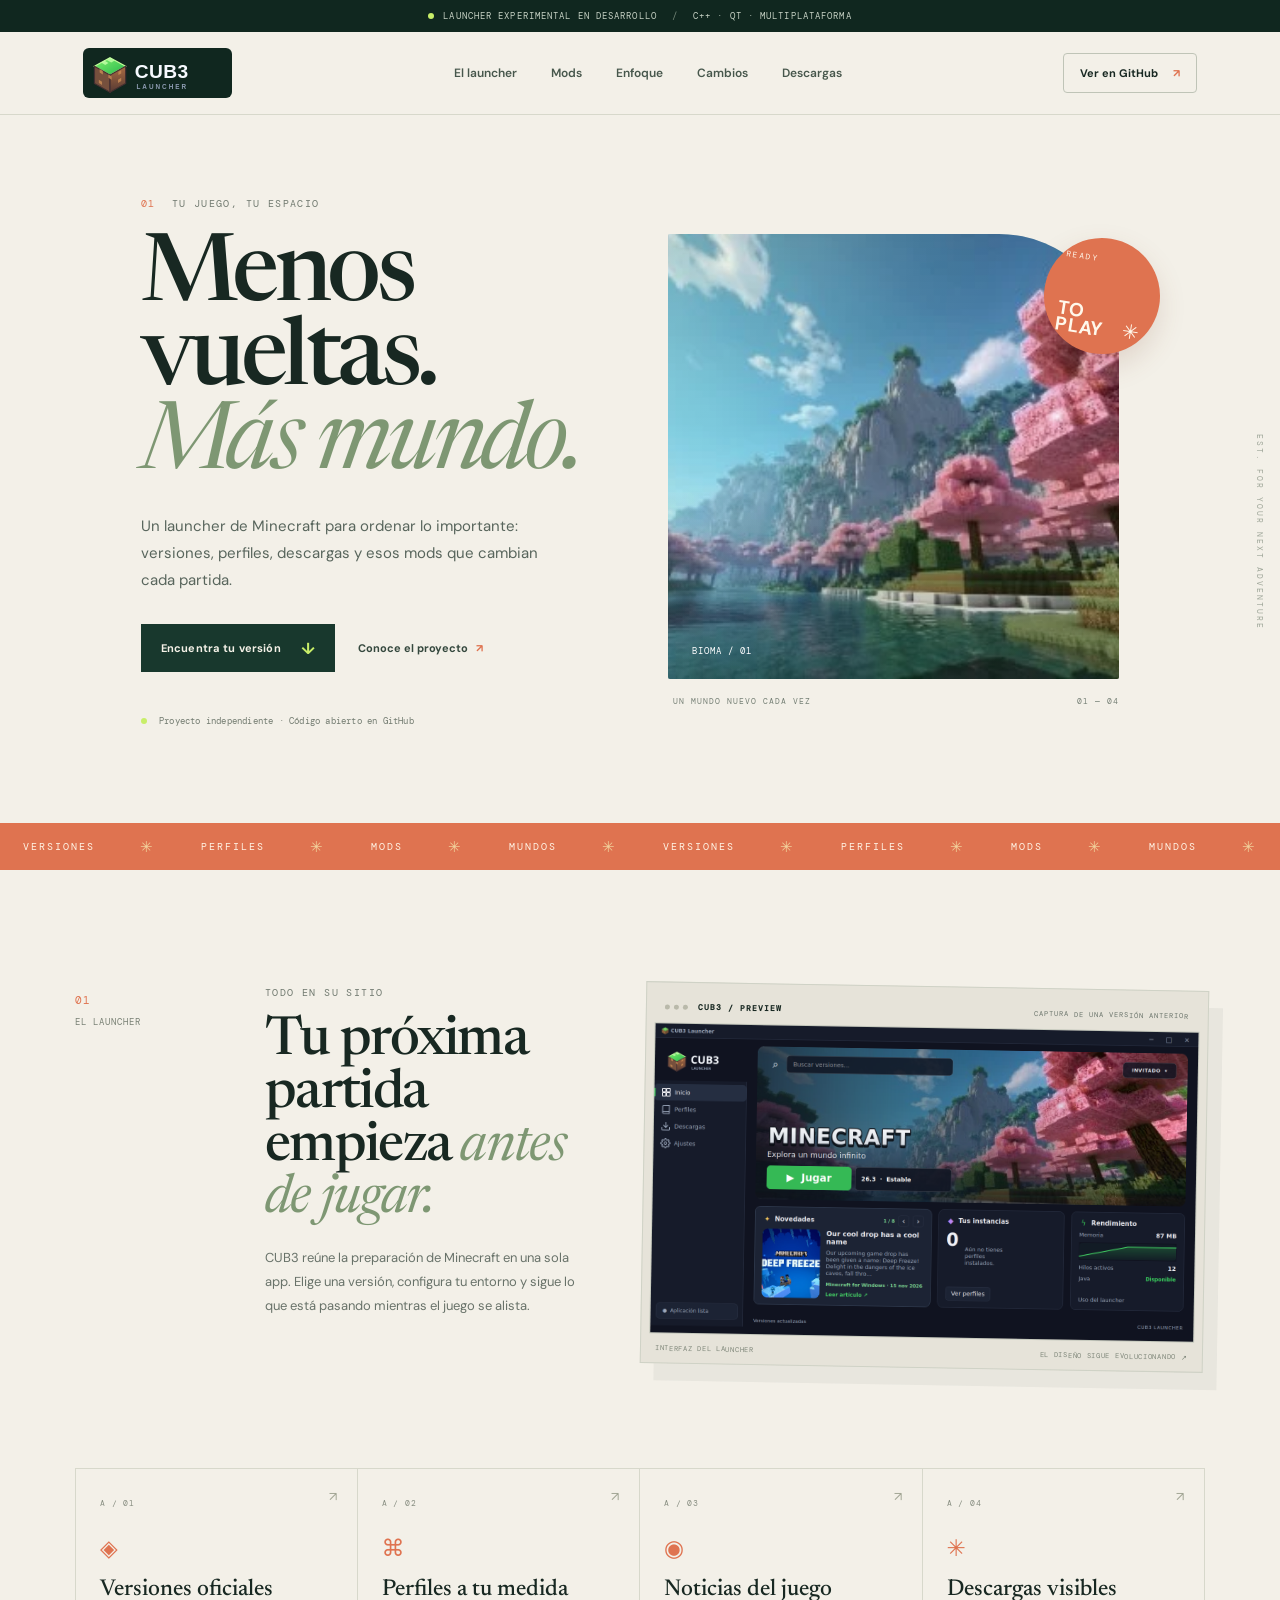
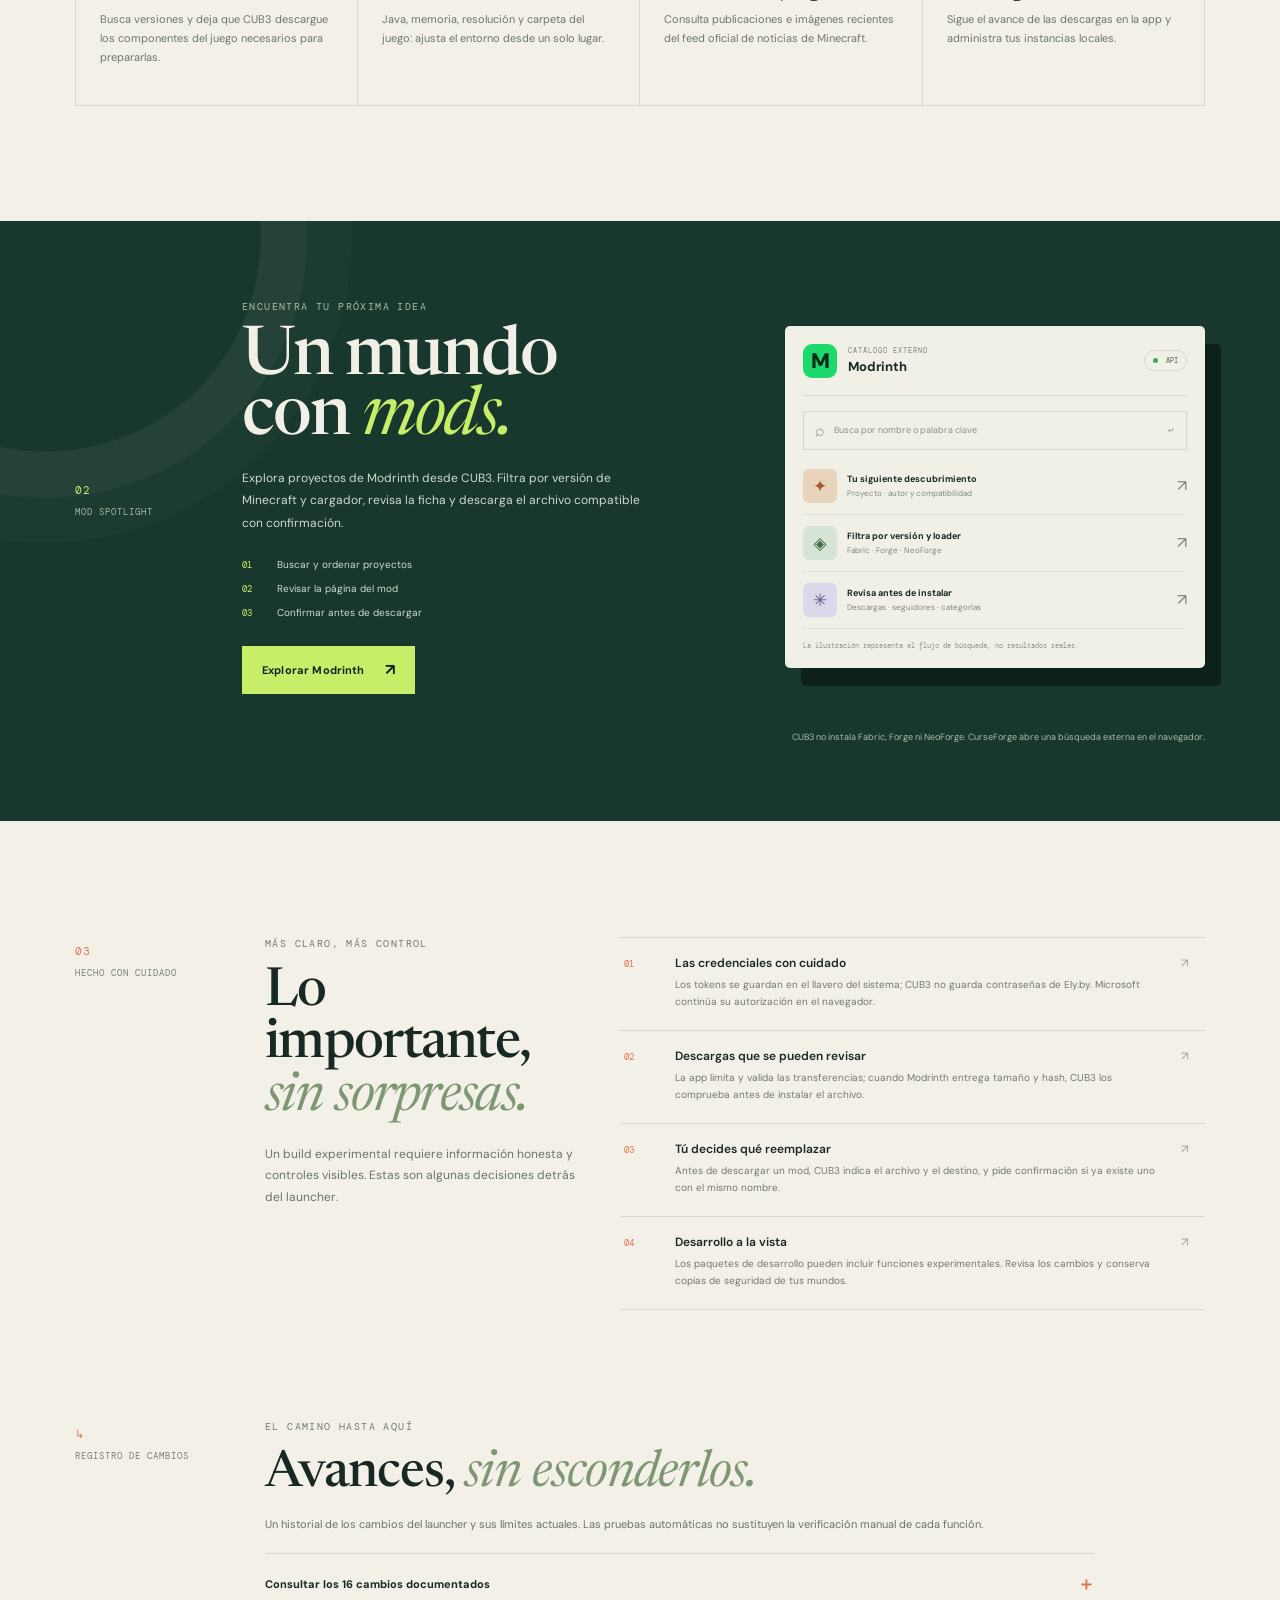
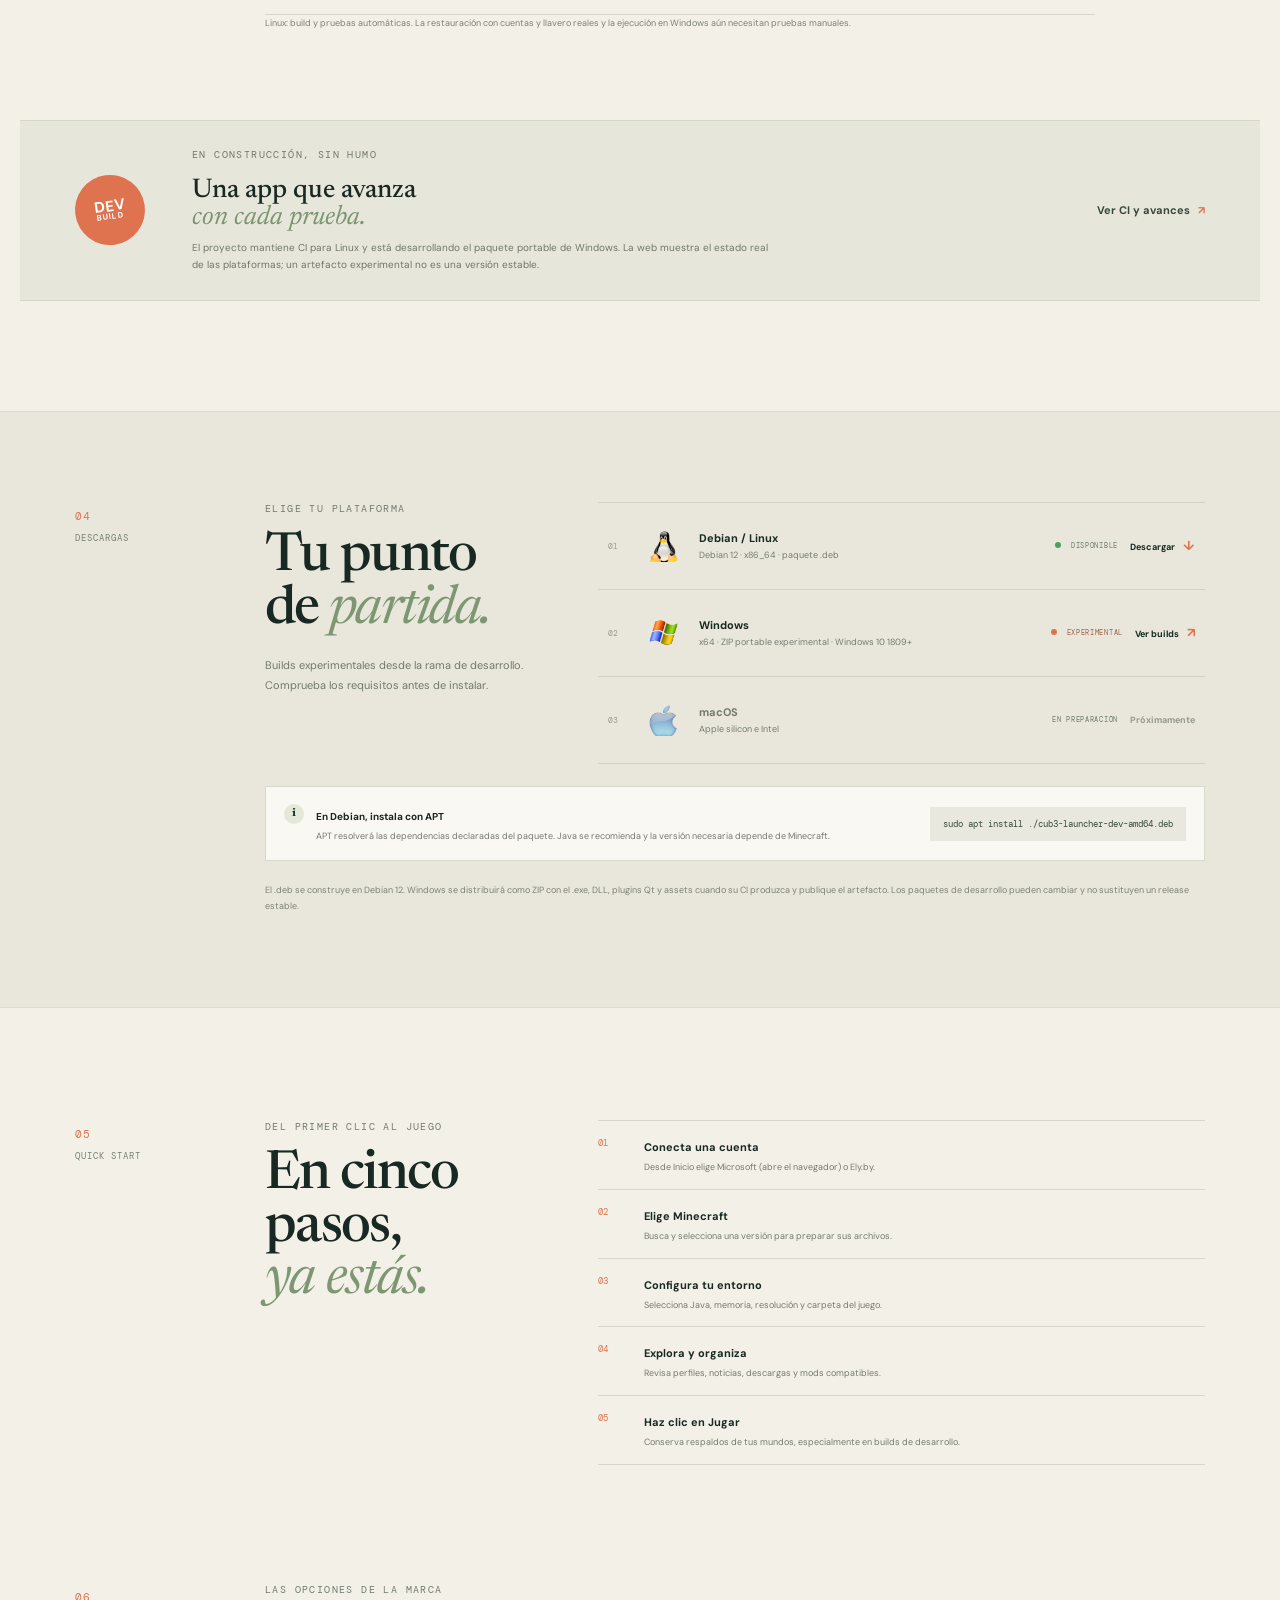
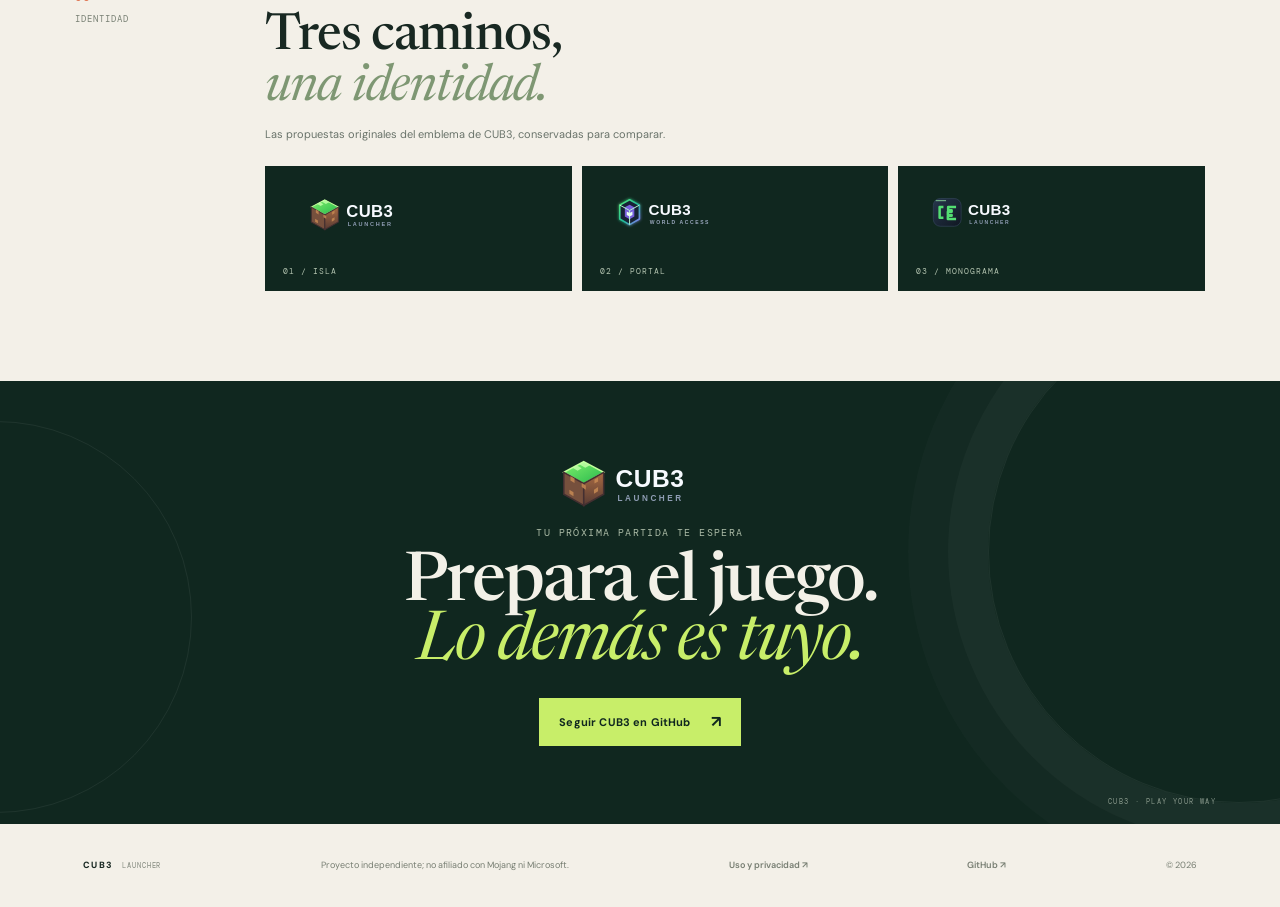
==== site/index.html @ c2ca1331 "Fix whitespace checks and refresh website stylesheet cache" ====
<!doctype html>
<html lang="es">
<head>
  <meta charset="utf-8">
  <meta name="viewport" content="width=device-width, initial-scale=1">
  <meta name="theme-color" content="#f3f0e8">
  <meta name="description" content="CUB3 es un launcher de Minecraft independiente para preparar versiones, administrar tus ajustes y explorar mods de Modrinth.">
  <meta property="og:title" content="CUB3 — Prepara tu próxima partida">
  <meta property="og:description" content="Versiones, perfiles, mods y ajustes de Minecraft reunidos en CUB3 Launcher.">
  <meta property="og:type" content="website">
  <meta property="og:url" content="https://cristop-bot.github.io/cub3-launcher/">
  <meta property="og:image" content="https://cristop-bot.github.io/cub3-launcher/assets/cherry-grove.png">
  <meta property="og:image:alt" content="Paisaje de Minecraft con cerezos junto a un río">
  <meta name="twitter:card" content="summary_large_image">
  <link rel="canonical" href="https://cristop-bot.github.io/cub3-launcher/">
  <title>CUB3 — Prepara tu próxima partida</title>
  <link rel="icon" type="image/svg+xml" href="assets/favicon.svg">
  <link rel="preconnect" href="https://fonts.googleapis.com">
  <link rel="preconnect" href="https://fonts.gstatic.com" crossorigin>
  <link href="https://fonts.googleapis.com/css2?family=DM+Mono:wght@400;500&family=DM+Sans:wght@400;500;600;700;800&family=Newsreader:opsz,wght@6..72,400;6..72,500;6..72,600&display=swap" rel="stylesheet">
  <link rel="stylesheet" href="styles.css?v=20261119-2">
</head>
<body>
  <div class="announcement"><span class="announcement-dot"></span> LAUNCHER EXPERIMENTAL EN DESARROLLO <span class="announcement-sep">/</span> C++ · QT · MULTIPLATAFORMA</div>
  <header class="site-header">
    <a class="wordmark" href="#inicio" aria-label="CUB3, inicio"><img class="brand-logo" src="assets/logos/cub3-logo-01-island.svg" alt="" width="136" height="44"></a>
    <nav class="main-nav" aria-label="Navegación principal">
      <a href="#launcher">El launcher</a><a href="#mods">Mods</a><a href="#seguridad">Enfoque</a><a href="#fixes">Cambios</a><a href="#descargas">Descargas</a>
    </nav>
    <a class="header-link" href="https://github.com/CRISTOP-bot/cub3-launcher">Ver en GitHub <span aria-hidden="true">↗</span></a>
  </header>

  <main id="inicio">
    <section class="hero">
      <div class="hero-copy">
        <p class="kicker"><span>01</span> TU JUEGO, TU ESPACIO</p>
        <h1>Menos vueltas.<br><em>Más mundo.</em></h1>
        <p class="hero-intro">Un launcher de Minecraft para ordenar lo importante: versiones, perfiles, descargas y esos mods que cambian cada partida.</p>
        <div class="hero-actions"><a class="button button-dark" href="#descargas">Encuentra tu versión <span aria-hidden="true">↓</span></a><a class="text-link" href="https://github.com/CRISTOP-bot/cub3-launcher">Conoce el proyecto <span aria-hidden="true">↗</span></a></div>
        <div class="hero-foot"><span class="status-led"></span> Proyecto independiente · Código abierto en GitHub</div>
      </div>
      <div class="hero-art">
        <div class="hero-image-wrap"><img src="assets/cherry-grove.png" alt="Un valle de cerezos de Minecraft junto a un río" fetchpriority="high"><div class="image-grain" aria-hidden="true"></div><span class="image-index">BIOMA / 01</span></div>
        <div class="hero-stamp"><span>READY</span><b>TO<br>PLAY</b><i>✳</i></div>
        <div class="hero-caption"><span>UN MUNDO NUEVO CADA VEZ</span><span>01 — 04</span></div>
      </div>
      <div class="hero-side-note" aria-hidden="true">EST. FOR YOUR NEXT ADVENTURE</div>
    </section>

    <div class="marquee" aria-hidden="true"><div>VERSIONES <i>✳</i> PERFILES <i>✳</i> MODS <i>✳</i> MUNDOS <i>✳</i> VERSIONES <i>✳</i> PERFILES <i>✳</i> MODS <i>✳</i> MUNDOS <i>✳</i></div></div>

    <section class="intro section-shell" id="caracteristicas">
      <div class="section-index"><span>01</span><span>EL LAUNCHER</span></div>
      <div class="intro-body" id="launcher"><p class="eyebrow">TODO EN SU SITIO</p><h2>Tu próxima partida<br>empieza <em>antes de jugar.</em></h2><p class="intro-text">CUB3 reúne la preparación de Minecraft en una sola app. Elige una versión, configura tu entorno y sigue lo que está pasando mientras el juego se alista.</p></div>
      <figure class="app-shot"><div class="shot-top"><span><i></i><i></i><i></i></span><b>CUB3 / PREVIEW</b><span class="shot-label">CAPTURA DE UNA VERSIÓN ANTERIOR</span></div><img src="assets/launcher-preview.png" alt="Captura de una versión anterior de CUB3 Launcher" loading="lazy"><figcaption><span>INTERFAZ DEL LAUNCHER</span><span>EL DISEÑO SIGUE EVOLUCIONANDO ↗</span></figcaption></figure>
    </section>

    <section class="feature-section section-shell" aria-label="Funciones de CUB3">
      <article class="feature-block feature-featured"><span class="feature-number">A / 01</span><div class="feature-icon">◈</div><h3>Versiones oficiales</h3><p>Busca versiones y deja que CUB3 descargue los componentes del juego necesarios para prepararlas.</p><span class="feature-arrow">↗</span></article>
      <article class="feature-block"><span class="feature-number">A / 02</span><div class="feature-icon">⌘</div><h3>Perfiles a tu medida</h3><p>Java, memoria, resolución y carpeta del juego: ajusta el entorno desde un solo lugar.</p><span class="feature-arrow">↗</span></article>
      <article class="feature-block"><span class="feature-number">A / 03</span><div class="feature-icon">◉</div><h3>Noticias del juego</h3><p>Consulta publicaciones e imágenes recientes del feed oficial de noticias de Minecraft.</p><span class="feature-arrow">↗</span></article>
      <article class="feature-block"><span class="feature-number">A / 04</span><div class="feature-icon">✳</div><h3>Descargas visibles</h3><p>Sigue el avance de las descargas en la app y administra tus instancias locales.</p><span class="feature-arrow">↗</span></article>
    </section>

    <section class="mods-section" id="mods">
      <div class="mods-inner section-shell">
        <div class="section-index section-index-light"><span>02</span><span>MOD SPOTLIGHT</span></div>
        <div class="mods-copy"><p class="eyebrow eyebrow-light">ENCUENTRA TU PRÓXIMA IDEA</p><h2>Un mundo<br>con <em>mods.</em></h2><p>Explora proyectos de Modrinth desde CUB3. Filtra por versión de Minecraft y cargador, revisa la ficha y descarga el archivo compatible con confirmación.</p><div class="mods-points"><span><b>01</b> Buscar y ordenar proyectos</span><span><b>02</b> Revisar la página del mod</span><span><b>03</b> Confirmar antes de descargar</span></div><a class="button button-lime" href="https://modrinth.com/mods">Explorar Modrinth <span aria-hidden="true">↗</span></a></div>
        <div class="mods-card"><div class="mods-card-head"><span class="modrinth-mark" aria-hidden="true">M</span><div><span class="mod-source">CATÁLOGO EXTERNO</span><strong>Modrinth</strong></div><span class="live-pill"><i></i> API</span></div><div class="fake-search"><span>⌕</span> Busca por nombre o palabra clave <kbd>↵</kbd></div><div class="mod-result"><div class="mod-art mod-art-one">✦</div><div class="mod-info"><strong>Tu siguiente descubrimiento</strong><span>Proyecto · autor y compatibilidad</span></div><span class="mod-arrow">↗</span></div><div class="mod-result"><div class="mod-art mod-art-two">◈</div><div class="mod-info"><strong>Filtra por versión y loader</strong><span>Fabric · Forge · NeoForge</span></div><span class="mod-arrow">↗</span></div><div class="mod-result"><div class="mod-art mod-art-three">✳</div><div class="mod-info"><strong>Revisa antes de instalar</strong><span>Descargas · seguidores · categorías</span></div><span class="mod-arrow">↗</span></div><p class="mod-disclaimer">La ilustración representa el flujo de búsqueda, no resultados reales.</p></div>
        <p class="mods-note">CUB3 no instala Fabric, Forge ni NeoForge. CurseForge abre una búsqueda externa en el navegador.</p>
      </div>
    </section>

    <section class="principles section-shell" id="seguridad">
      <div class="section-index"><span>03</span><span>HECHO CON CUIDADO</span></div>
      <div class="principles-heading"><p class="eyebrow">MÁS CLARO, MÁS CONTROL</p><h2>Lo importante,<br><em>sin sorpresas.</em></h2><p>Un build experimental requiere información honesta y controles visibles. Estas son algunas decisiones detrás del launcher.</p></div>
      <div class="principle-list">
        <article><span class="principle-no">01</span><div><h3>Las credenciales con cuidado</h3><p>Los tokens se guardan en el llavero del sistema; CUB3 no guarda contraseñas de Ely.by. Microsoft continúa su autorización en el navegador.</p></div><span class="principle-mark">↗</span></article>
        <article><span class="principle-no">02</span><div><h3>Descargas que se pueden revisar</h3><p>La app limita y valida las transferencias; cuando Modrinth entrega tamaño y hash, CUB3 los comprueba antes de instalar el archivo.</p></div><span class="principle-mark">↗</span></article>
        <article><span class="principle-no">03</span><div><h3>Tú decides qué reemplazar</h3><p>Antes de descargar un mod, CUB3 indica el archivo y el destino, y pide confirmación si ya existe uno con el mismo nombre.</p></div><span class="principle-mark">↗</span></article>
        <article><span class="principle-no">04</span><div><h3>Desarrollo a la vista</h3><p>Los paquetes de desarrollo pueden incluir funciones experimentales. Revisa los cambios y conserva copias de seguridad de tus mundos.</p></div><span class="principle-mark">↗</span></article>
      </div>
    </section>

    <section class="change-history section-shell" id="fixes">
      <div class="section-index"><span>↳</span><span>REGISTRO DE CAMBIOS</span></div>
      <div class="change-history-content"><p class="eyebrow">EL CAMINO HASTA AQUÍ</p><h2>Avances, <em>sin esconderlos.</em></h2><p>Un historial de los cambios del launcher y sus límites actuales. Las pruebas automáticas no sustituyen la verificación manual de cada función.</p>
      <details class="change-details"><summary>Consultar los 16 cambios documentados <span>＋</span></summary>
      <div class="fixes-list">
        <article class="fix-row">
          <span class="fix-number">01</span>
          <div><h3>Restauración al abrir</h3><p><b>Antes</b> · una sesión sin expirar podía mostrarse sin comprobarla con el proveedor.</p><p><b>Ahora</b> · Microsoft o Ely.by validan la sesión antes de mostrar la cuenta; los tokens próximos a expirar se renuevan.</p></div>
        </article>
        <article class="fix-row">
          <span class="fix-number">02</span>
          <div><h3>Errores del llavero visibles</h3><p><b>Antes</b> · una escritura fallida podía dejar la impresión de que la sesión se había guardado.</p><p><b>Ahora</b> · se informa el resultado del llavero seguro; no se usa SQLite ni archivos en texto plano para los tokens.</p></div>
        </article>
        <article class="fix-row">
          <span class="fix-number">03</span>
          <div><h3>Login y logout sin carreras</h3><p><b>Antes</b> · operaciones asíncronas antiguas podían terminar después de un login nuevo o un cierre de sesión.</p><p><b>Ahora</b> · las operaciones de credenciales se ordenan y las respuestas obsoletas se descartan.</p></div>
        </article>
        <article class="fix-row">
          <span class="fix-number">04</span>
          <div><h3>Perfil Ely.by conservado</h3><p><b>Antes</b> · al renovar se reconstruía la cuenta y se podían perder datos del perfil.</p><p><b>Ahora</b> · se conservan UUID, nombre y URL de skin si el proveedor no devuelve un valor nuevo.</p></div>
        </article>
        <article class="fix-row">
          <span class="fix-number">05</span>
          <div><h3>Solo conexiones HTTPS</h3><p><b>Antes</b> · algunas rutas de red aceptaban URLs HTTP o con credenciales incrustadas.</p><p><b>Ahora</b> · las solicitudes y descargas rechazan URLs que no sean HTTPS o incluyan usuario y contraseña. Los POST de autenticación no siguen redirecciones.</p></div>
        </article>
        <article class="fix-row">
          <span class="fix-number">06</span>
          <div><h3>Datos privados fuera de los logs</h3><p><b>Antes</b> · los mensajes de error podían incluir la URL completa.</p><p><b>Ahora</b> · se omiten las consultas y fragmentos, que podrían contener parámetros sensibles.</p></div>
        </article>
        <article class="fix-row">
          <span class="fix-number">07</span>
          <div><h3>Descargas con memoria acotada</h3><p><b>Antes</b> · el búfer de lectura de las descargas no tenía un límite explícito.</p><p><b>Ahora</b> · los archivos se escriben por partes con un búfer de hasta 1 MiB, y se detienen si superan el tamaño anunciado por el manifiesto.</p></div>
        </article>
        <article class="fix-row">
          <span class="fix-number">08</span>
          <div><h3>Validación antes de instalar el archivo</h3><p><b>Antes</b> · se verificaba el tamaño al terminar la transferencia.</p><p><b>Ahora</b> · el exceso se detecta durante la descarga; el archivo temporal se comprueba por tamaño y, cuando existe, por hash antes de moverlo al destino.</p></div>
        </article>
        <article class="fix-row">
          <span class="fix-number">09</span>
          <div><h3>Respuestas de API con límite de memoria</h3><p><b>Antes</b> · las respuestas de servicios se acumulaban completas antes de procesarlas.</p><p><b>Ahora</b> · se leen en partes con un búfer de red de 1 MiB y un máximo de 32 MiB por respuesta; las respuestas mayores se cancelan. Las descargas grandes de archivos siguen su flujo separado.</p></div>
        </article>
        <article class="fix-row">
          <span class="fix-number">10</span>
          <div><h3>Login con progreso y cancelación</h3><p><b>Antes</b> · el formulario desaparecía antes de terminar la autenticación.</p><p><b>Ahora</b> · el diálogo permanece abierto, muestra el estado y el error sin perder el usuario; cancelar Microsoft detiene el sondeo del código de dispositivo. Si falla Ely.by, la contraseña se limpia.</p></div>
        </article>
        <article class="fix-row">
          <span class="fix-number">11</span>
          <div><h3>Tutorial y pantallas más claros</h3><p><b>Antes</b> · el avance del tutorial y el estado vacío de descargas tenían menos orientación.</p><p><b>Ahora</b> · la guía muestra el paso actual, acepta flechas izquierda/derecha y Inicio permite cambiar de pantalla con Ctrl+1 a Ctrl+5. Ajustes indica cambios sin guardar; controles y formularios tienen nombres accesibles y consejos.</p></div>
        </article>
        <article class="fix-row">
          <span class="fix-number">12</span>
          <div><h3>Iconos de navegación reutilizados</h3><p><b>Antes</b> · el icono se escalaba y teñía cada vez que se repintaba un botón lateral.</p><p><b>Ahora</b> · se preparan las variantes activa e inactiva al cambiar el recurso y se reutilizan al dibujar. Mejora de trabajo por repintado; no se atribuye una cifra de benchmark.</p></div>
        </article>
        <article class="fix-row">
          <span class="fix-number">13</span>
          <div><h3>Mods con resultados y filtros claros</h3><p><b>Antes</b> · la búsqueda no explicaba bien si cargaba, había fallado o no había coincidencias.</p><p><b>Ahora</b> · indica versión y cargador, valida la versión, evita respuestas atrasadas y muestra estados de carga, error y lista vacía. Cada resultado puede abrir su página en Modrinth.</p></div>
        </article>
        <article class="fix-row">
          <span class="fix-number">14</span>
          <div><h3>Descargas de mods con confirmación</h3><p><b>Antes</b> · descargar podía sobrescribir archivos y no dejaba claro que el cargador no se instala.</p><p><b>Ahora</b> · confirma el archivo y destino, pregunta antes de reemplazar, verifica tamaño/hash si Modrinth los ofrece y muestra el progreso. Guarda el `.jar` en la carpeta mods de la ruta de instancias configurada.</p></div>
        </article>
        <article class="fix-row">
          <span class="fix-number">15</span>
          <div><h3>Port Windows x64 sin quitar Linux</h3><p><b>Antes</b> · CUB3 no se compilaba ni empaquetaba en Windows y las bibliotecas nativas requerían `unzip`.</p><p><b>Ahora</b> · Se configuró CI para compilar y probar Windows con Qt 6/QtKeychain y preparar un ZIP con el `.exe`, DLL, plugins Qt y assets. La generación del ZIP sigue pendiente de validación. Windows utiliza `tar.exe`; Linux conserva su build y `.deb` con `unzip`.</p></div>
        </article>
        <article class="fix-row">
          <span class="fix-number">16</span>
          <div><h3>Explorador de mods con Modrinth</h3><p><b>Ahora</b> · la búsqueda presenta fichas con descripción, autor, categorías, descargas y seguidores; puedes filtrar por Minecraft y cargador, ordenar resultados de Modrinth y abrir la página del proyecto antes de confirmar la descarga. CurseForge sigue como búsqueda externa.</p></div>
        </article>
      </div>
      </details><p class="change-note">Linux: build y pruebas automáticas. La restauración con cuentas y llavero reales y la ejecución en Windows aún necesitan pruebas manuales.</p></div>
    </section>

    <section class="release-band section-shell">
      <div class="release-stamp">DEV<br><span>BUILD</span></div><div><p class="eyebrow">EN CONSTRUCCIÓN, SIN HUMO</p><h2>Una app que avanza<br><em>con cada prueba.</em></h2><p>El proyecto mantiene CI para Linux y está desarrollando el paquete portable de Windows. La web muestra el estado real de las plataformas; un artefacto experimental no es una versión estable.</p></div><a class="text-link" href="https://github.com/CRISTOP-bot/cub3-launcher/actions">Ver CI y avances <span aria-hidden="true">↗</span></a>
    </section>

    <section class="downloads-section" id="descargas">
      <div class="section-shell downloads-inner"><div class="section-index"><span>04</span><span>DESCARGAS</span></div><div class="downloads-heading"><p class="eyebrow">ELIGE TU PLATAFORMA</p><h2>Tu punto<br>de <em>partida.</em></h2><p>Builds experimentales desde la rama de desarrollo. Comprueba los requisitos antes de instalar.</p></div>
        <div class="download-list">
          <a class="download-row download-available" href="downloads/cub3-launcher-dev-amd64.deb"><span class="download-number">01</span><span class="os-glyph"><img src="assets/platforms/linux.png" alt="" width="32" height="32" loading="lazy"></span><span class="download-name"><strong>Debian / Linux</strong><small>Debian 12 · x86_64 · paquete .deb</small></span><span class="download-state"><i></i> DISPONIBLE</span><span class="download-action">Descargar <b>↓</b></span></a>
          <a class="download-row download-pending" href="https://github.com/CRISTOP-bot/cub3-launcher/actions/workflows/build.yml"><span class="download-number">02</span><span class="os-glyph"><img src="assets/platforms/windows.png" alt="" width="32" height="32" loading="lazy"></span><span class="download-name"><strong>Windows</strong><small>x64 · ZIP portable experimental · Windows 10 1809+</small></span><span class="download-state"><i></i> EXPERIMENTAL</span><span class="download-action">Ver builds <b>↗</b></span></a>
          <div class="download-row download-disabled"><span class="download-number">03</span><span class="os-glyph"><img src="assets/platforms/macos.png" alt="" width="32" height="32" loading="lazy"></span><span class="download-name"><strong>macOS</strong><small>Apple silicon e Intel</small></span><span class="download-state">EN PREPARACIÓN</span><span class="download-action">Próximamente</span></div>
        </div>
        <div class="install-note"><div><span class="install-icon">i</span><div><strong>En Debian, instala con APT</strong><p>APT resolverá las dependencias declaradas del paquete. Java se recomienda y la versión necesaria depende de Minecraft.</p></div></div><code>sudo apt install ./cub3-launcher-dev-amd64.deb</code></div>
        <p class="downloads-footnote">El .deb se construye en Debian 12. Windows se distribuirá como ZIP con el .exe, DLL, plugins Qt y assets cuando su CI produzca y publique el artefacto. Los paquetes de desarrollo pueden cambiar y no sustituyen un release estable.</p>
      </div>
    </section>

    <section class="quickstart section-shell" id="guia"><div class="section-index"><span>05</span><span>QUICK START</span></div><div class="quickstart-head"><p class="eyebrow">DEL PRIMER CLIC AL JUEGO</p><h2>En cinco pasos,<br><em>ya estás.</em></h2></div><ol class="steps"><li><span>01</span><div><strong>Conecta una cuenta</strong><p>Desde Inicio elige Microsoft (abre el navegador) o Ely.by.</p></div></li><li><span>02</span><div><strong>Elige Minecraft</strong><p>Busca y selecciona una versión para preparar sus archivos.</p></div></li><li><span>03</span><div><strong>Configura tu entorno</strong><p>Selecciona Java, memoria, resolución y carpeta del juego.</p></div></li><li><span>04</span><div><strong>Explora y organiza</strong><p>Revisa perfiles, noticias, descargas y mods compatibles.</p></div></li><li><span>05</span><div><strong>Haz clic en Jugar</strong><p>Conserva respaldos de tus mundos, especialmente en builds de desarrollo.</p></div></li></ol></section>

    <section class="identity-history section-shell" id="identidad"><div class="section-index"><span>06</span><span>IDENTIDAD</span></div><div><p class="eyebrow">LAS OPCIONES DE LA MARCA</p><h2>Tres caminos,<br><em>una identidad.</em></h2><p>Las propuestas originales del emblema de CUB3, conservadas para comparar.</p><div class="identity-choices"><figure><img src="assets/logos/cub3-logo-01-island.svg" alt="Propuesta de logo CUB3 Isla"><figcaption>01 / ISLA</figcaption></figure><figure><img src="assets/logos/cub3-logo-02-portal.svg" alt="Propuesta de logo CUB3 Portal"><figcaption>02 / PORTAL</figcaption></figure><figure><img src="assets/logos/cub3-logo-03-monogram.svg" alt="Propuesta de logo CUB3 Monograma"><figcaption>03 / MONOGRAMA</figcaption></figure></div></div></section>
    <section class="closing"><img class="closing-logo" src="assets/logos/cub3-logo-01-island.svg" alt="CUB3 Launcher" width="174" height="56" loading="lazy"><p class="eyebrow eyebrow-light">TU PRÓXIMA PARTIDA TE ESPERA</p><h2>Prepara el juego.<br><em>Lo demás es tuyo.</em></h2><a class="button button-lime" href="https://github.com/CRISTOP-bot/cub3-launcher">Seguir CUB3 en GitHub <span aria-hidden="true">↗</span></a><div class="closing-decoration">CUB3 · PLAY YOUR WAY</div></section>
  </main>

  <footer class="site-footer"><a class="footer-brand" href="#inicio">CUB3 <span>LAUNCHER</span></a><p>Proyecto independiente; no afiliado con Mojang ni Microsoft.</p><a href="politica.html">Uso y privacidad ↗</a><a href="https://github.com/CRISTOP-bot/cub3-launcher">GitHub ↗</a><span>© 2026</span></footer>
</body>
</html>
---- site/styles.css ----
:root{color-scheme:light;--paper:#f3f0e8;--paper-light:#faf8f2;--ink:#182822;--ink-2:#35483e;--muted:#717a70;--line:#d7d8cb;--forest:#18382d;--forest-dark:#10271f;--lime:#c8ee69;--clay:#df7350;--soft-green:#e3e8d9;--display:"Newsreader",Georgia,serif;--sans:"DM Sans",system-ui,sans-serif;--mono:"DM Mono",monospace}*{box-sizing:border-box}html{scroll-behavior:smooth;scroll-padding-top:26px}body{margin:0;background:var(--paper);color:var(--ink);font-family:var(--sans);-webkit-font-smoothing:antialiased}a{color:inherit;text-decoration:none}a:focus-visible{outline:2px solid var(--clay);outline-offset:4px}.announcement{min-height:32px;display:flex;align-items:center;justify-content:center;gap:9px;background:var(--forest-dark);color:#c6d1c4;font:9px var(--mono);letter-spacing:1.1px}.announcement-dot,.status-led{width:6px;height:6px;border-radius:50%;background:var(--lime);display:inline-block}.announcement-sep{color:#748778;padding:0 6px}.site-header{height:83px;max-width:1440px;padding:0 6.5%;margin:auto;display:flex;align-items:center;justify-content:space-between;border-bottom:1px solid var(--line)}.wordmark{display:flex;align-items:center;gap:10px}.wordmark-icon{width:37px;height:37px;display:grid;place-items:center;border-radius:11px;background:var(--forest);color:var(--paper);font-size:17px;font-weight:800;letter-spacing:-2px}.wordmark-icon span{color:var(--lime)}.wordmark-name{font-size:16px;line-height:1;font-weight:800;letter-spacing:1.8px}.wordmark-name small{display:block;margin-top:5px;font:8px var(--mono);letter-spacing:1.3px;color:var(--muted)}.main-nav{display:flex;align-items:center;gap:34px;color:#47574c;font-size:12px;font-weight:600}.main-nav a{transition:color .2s}.main-nav a:hover{color:var(--clay)}.header-link{font-size:11px;font-weight:700;padding:12px 16px;border:1px solid #bfc4b7;border-radius:4px}.header-link span{margin-left:12px;color:var(--clay)}.hero{max-width:1440px;margin:auto;min-height:610px;display:grid;grid-template-columns:1fr 1fr;position:relative;padding:62px 9% 58px 11%;overflow:hidden}.hero-copy{align-self:center;position:relative;z-index:2;max-width:530px;padding:20px 0 38px}.kicker,.eyebrow{font:10px var(--mono);letter-spacing:1.4px;color:var(--muted)}.kicker{display:flex;gap:16px;align-items:center;margin:0 0 26px}.kicker span{color:var(--clay)}h1,h2,h3,p{margin-top:0}h1{font:500 clamp(62px,7.3vw,108px)/.9 var(--display);letter-spacing:-4.5px;margin:0 0 25px}h1 em,h2 em{font-weight:400;color:#7e9773}h1 em{font-style:italic}.hero-intro{max-width:415px;color:#58655c;font-size:15px;line-height:1.8;margin:0}.hero-actions{display:flex;gap:23px;align-items:center;margin-top:30px}.button{min-height:48px;padding:0 20px;display:inline-flex;align-items:center;justify-content:center;gap:20px;font-size:11px;font-weight:700;letter-spacing:.15px;transition:transform .2s,background .2s}.button:hover{transform:translateY(-2px)}.button-dark{background:var(--forest);color:#f4f1e7}.button-dark span{color:var(--lime);font-size:16px}.button-lime{background:var(--lime);color:var(--forest-dark)}.button-lime span{font-size:16px}.text-link{font-size:11px;font-weight:700;color:var(--ink-2)}.text-link span{color:var(--clay);margin-left:5px}.hero-foot{margin-top:43px;color:#727b70;font:9px var(--mono);letter-spacing:.2px}.status-led{margin-right:7px}.hero-art{position:relative;align-self:center;min-height:475px;padding:18px 6% 37px 4%}.hero-image-wrap{position:absolute;inset:0 9% 30px 3%;overflow:hidden;border-radius:2px 120px 2px 2px;background:#d9e0d0}.hero-image-wrap img{width:100%;height:100%;object-fit:cover;filter:saturate(.78);mix-blend-mode:multiply}.image-grain{position:absolute;inset:0;background:linear-gradient(0deg,rgba(19,45,35,.35),transparent 42%),linear-gradient(120deg,rgba(204,234,141,.16),transparent 50%)}.image-index{position:absolute;bottom:22px;left:24px;color:#fff;font:9px var(--mono);letter-spacing:1px}.hero-stamp{position:absolute;right:1%;top:1%;width:116px;height:116px;padding:16px;background:var(--clay);color:#fff8eb;border-radius:50%;transform:rotate(9deg);display:flex;flex-direction:column;justify-content:space-between;box-shadow:0 12px 28px #7d4b372c}.hero-stamp>span{font:8px var(--mono);letter-spacing:1.5px}.hero-stamp b{font:700 19px/.85 var(--sans);letter-spacing:.5px}.hero-stamp i{position:absolute;right:16px;bottom:14px;font-style:normal;font-size:20px}.hero-caption{position:absolute;bottom:3px;left:4%;right:9%;display:flex;justify-content:space-between;color:#768076;font:8px var(--mono);letter-spacing:1px}.hero-side-note{position:absolute;right:15px;top:45%;writing-mode:vertical-rl;color:#a1a89b;font:8px var(--mono);letter-spacing:2px}.marquee{height:47px;overflow:hidden;background:var(--clay);color:#fff4e5;display:flex;align-items:center;white-space:nowrap}.marquee div{width:100%;display:flex;justify-content:space-around;align-items:center;font:10px var(--mono);letter-spacing:2px}.marquee i{font-style:normal;color:#f1d29c;font-size:15px}.section-shell{max-width:1240px;margin:0 auto;padding-left:55px;padding-right:55px}.intro{padding-top:116px;display:grid;grid-template-columns:150px .75fr 1.25fr;column-gap:40px;align-items:start}.section-index{display:flex;flex-direction:column;gap:9px;padding-top:7px;color:#788074;font:9px var(--mono);letter-spacing:1px}.section-index span:first-child{color:var(--clay);font-size:11px}.intro-body{padding-right:25px}.eyebrow{margin:0 0 16px}.intro h2,.principles h2,.downloads-heading h2,.quickstart h2{font:500 clamp(38px,4.2vw,59px)/.98 var(--display);letter-spacing:-1.7px;margin:0 0 20px}.intro-text{max-width:380px;color:#687269;font-size:13px;line-height:1.85;margin:0}.app-shot{grid-column:3;grid-row:1 / span 2;margin:0;background:#e6e3d9;border:1px solid #cfd2c6;padding:8px;transform:rotate(1deg);box-shadow:14px 17px 0 rgba(26,52,40,.05)}.shot-top{height:32px;display:flex;align-items:center;gap:10px;padding:0 10px;color:#687269;font:8px var(--mono);letter-spacing:1px}.shot-top>span:first-child{display:flex;gap:4px}.shot-top i{width:5px;height:5px;background:#b9b9aa;border-radius:50%}.shot-top b{color:var(--ink);font-size:8px}.shot-label{margin-left:auto;font-size:7px}.app-shot img{width:100%;display:block;border:1px solid #c6cabe}.app-shot figcaption{display:flex;justify-content:space-between;padding:10px 6px 2px;color:#7d8578;font:7px var(--mono);letter-spacing:.7px}.feature-section{padding-top:100px;padding-bottom:115px;display:grid;grid-template-columns:repeat(4,1fr);gap:0}.feature-block{min-height:238px;padding:21px 24px 22px;position:relative;border-top:1px solid var(--line);border-bottom:1px solid var(--line);border-right:1px solid var(--line);transition:background .2s}.feature-block:first-child{border-left:1px solid var(--line)}.feature-block:hover{background:#ebe9dd}.feature-number{font:8px var(--mono);color:#878d80;letter-spacing:.8px}.feature-icon{margin-top:22px;color:var(--clay);font-size:23px}.feature-block h3{font:500 23px/1.1 var(--display);margin:14px 0 8px}.feature-block p{color:#6c756c;font-size:11px;line-height:1.7;margin:0;max-width:230px}.feature-arrow{position:absolute;right:20px;top:19px;color:#a0a493;font-size:13px}.mods-section{background:var(--forest);color:#f2f0e6;position:relative;overflow:hidden}.mods-section:before{content:"";position:absolute;width:430px;height:430px;border:1px solid #ffffff13;border-radius:50%;left:-170px;top:-200px;box-shadow:0 0 0 45px #ffffff08,0 0 0 90px #ffffff05}.mods-inner{position:relative;padding-top:79px;padding-bottom:78px;display:grid;grid-template-columns:130px 1fr .95fr;gap:37px;align-items:center}.section-index-light{color:#a8b7a4}.section-index-light span:first-child{color:var(--lime)}.mods-copy{max-width:410px}.eyebrow-light{color:#acbca7}.mods-copy h2,.closing h2{font:500 clamp(53px,5.3vw,76px)/.88 var(--display);letter-spacing:-2px;margin:0 0 19px}.mods-copy h2 em,.closing h2 em{color:var(--lime);font-style:italic}.mods-copy>p:not(.eyebrow){max-width:400px;color:#d0d9ce;font-size:12px;line-height:1.85}.mods-points{display:grid;gap:11px;margin:24px 0 27px}.mods-points span{font-size:10px;color:#d1dbd0}.mods-points b{display:inline-block;width:32px;color:var(--lime);font:9px var(--mono)}.mods-card{max-width:420px;width:100%;justify-self:end;background:#f1f0e7;color:var(--ink);padding:18px;border-radius:5px;box-shadow:16px 18px 0 #0b2119}.mods-card-head{display:flex;align-items:center;gap:11px;padding-bottom:17px;border-bottom:1px solid #d7dbce}.modrinth-mark{width:34px;height:34px;background:#1bd96a;color:#0a2917;border-radius:9px;display:grid;place-items:center;font-size:21px;font-weight:900}.mods-card-head strong{display:block;font-size:13px}.mod-source{display:block;margin-bottom:3px;color:#7c8678;font:7px var(--mono);letter-spacing:1px}.live-pill{margin-left:auto;border:1px solid #d1d9ca;border-radius:99px;padding:5px 8px;color:#59675c;font:7px var(--mono)}.live-pill i{display:inline-block;width:5px;height:5px;margin-right:4px;border-radius:50%;background:#35aa64}.fake-search{height:39px;margin:15px 0 8px;padding:0 11px;border:1px solid #d5d8cc;display:flex;align-items:center;gap:9px;color:#8a9185;font-size:9px}.fake-search>span{font-size:16px}.fake-search kbd{margin-left:auto;font:8px var(--mono)}.mod-result{min-height:57px;display:flex;align-items:center;gap:10px;border-bottom:1px solid #e0e1d8}.mod-art{height:34px;width:34px;display:grid;place-items:center;border-radius:6px;font-size:17px}.mod-art-one{background:#e8d4bb;color:#a45933}.mod-art-two{background:#d6e4d5;color:#416a47}.mod-art-three{background:#dcd7eb;color:#625487}.mod-info{min-width:0;display:grid;gap:3px}.mod-info strong{font-size:9px}.mod-info span{color:#80877d;font-size:8px}.mod-arrow{margin-left:auto;color:#768474}.mod-disclaimer{margin:12px 0 0;color:#8b9085;font:7px var(--mono)}.mods-note{grid-column:2/4;justify-self:end;margin:0;color:#aebbac;font-size:9px}.principles{padding-top:116px;padding-bottom:110px;display:grid;grid-template-columns:150px .7fr 1.3fr;gap:40px}.principles-heading{max-width:380px}.principles-heading>p:last-child{color:#69736a;font-size:12px;line-height:1.8}.principle-list{border-top:1px solid var(--line)}.principle-list article{display:grid;grid-template-columns:36px 1fr 20px;gap:15px;padding:17px 4px 19px;border-bottom:1px solid var(--line);align-items:start}.principle-no{padding-top:3px;color:var(--clay);font:9px var(--mono)}.principle-list h3{margin:0 0 5px;font:600 12px var(--sans)}.principle-list p{max-width:535px;margin:0;color:#72796f;font-size:10px;line-height:1.75}.principle-mark{color:#9ca393;font-size:12px}.release-band{display:grid;grid-template-columns:90px 1fr auto;gap:27px;align-items:center;padding-top:27px;padding-bottom:27px;margin-bottom:110px;background:#e7e6da;border-top:1px solid #d6d7ca;border-bottom:1px solid #d6d7ca}.release-stamp{width:70px;height:70px;background:var(--clay);color:white;border-radius:50%;display:grid;align-content:center;justify-content:center;text-align:center;font:700 15px/.94 var(--sans);transform:rotate(-8deg)}.release-stamp span{font-size:8px;letter-spacing:1px}.release-band h2{margin:0 0 8px;font:500 27px/1 var(--display)}.release-band h2 em{color:#7c9472}.release-band>div:nth-child(2)>p:last-child{max-width:590px;margin:0;color:#70776c;font-size:10px;line-height:1.7}.release-band .text-link{white-space:nowrap}.downloads-section{background:#e9e7dc;border-top:1px solid #dcddd0;border-bottom:1px solid #dcddd0}.downloads-inner{padding-top:90px;padding-bottom:93px;display:grid;grid-template-columns:150px .65fr 1.35fr;gap:22px 40px}.downloads-heading{grid-column:2;grid-row:1 / span 2}.downloads-heading>p:last-child{max-width:280px;color:#71796e;font-size:11px;line-height:1.8}.download-list{grid-column:3;grid-row:1 / span 2;border-top:1px solid #cfd2c4}.download-row{min-height:87px;display:grid;grid-template-columns:27px 40px 1fr auto auto;align-items:center;gap:12px;padding:13px 10px;border-bottom:1px solid #cfd2c4;transition:background .18s}.download-available:hover{background:#f2f0e7}.download-number{color:#969b8e;font:8px var(--mono)}.os-glyph{width:33px;height:33px;display:grid;place-items:center;background:var(--forest);color:var(--lime);font:500 15px var(--display)}.download-name strong{display:block;font-size:11px}.download-name small{display:block;margin-top:4px;color:#747c71;font-size:9px}.download-state{font:7px var(--mono);letter-spacing:.7px;color:#6e7c6c;white-space:nowrap}.download-state i{display:inline-block;width:6px;height:6px;background:#4e9f5c;border-radius:50%;margin-right:5px}.download-pending .download-state{color:#a25f44}.download-pending .download-state i{background:var(--clay)}.download-disabled{color:#73796e}.download-disabled .os-glyph{background:#c5c8bb;color:#f3f0e8}.download-action{font-size:9px;font-weight:700;white-space:nowrap}.download-action b{margin-left:6px;color:var(--clay);font-size:13px}.download-disabled .download-action{color:#95998e}.install-note{grid-column:2/4;display:flex;justify-content:space-between;align-items:center;gap:25px;padding:17px 18px;background:var(--paper-light);border:1px solid #d8dace}.install-note>div{display:flex;align-items:flex-start;gap:12px}.install-icon{width:20px;height:20px;display:grid;place-items:center;border-radius:50%;background:var(--soft-green);color:var(--forest);font:700 11px var(--display)}.install-note strong{font-size:10px}.install-note p{margin:4px 0 0;color:#737a70;font-size:9px;line-height:1.6}.install-note code{padding:11px 13px;background:#e9e8df;color:#364b3c;font:9px var(--mono);white-space:nowrap}.downloads-footnote{grid-column:2/4;margin:0;color:#7c8177;font-size:9px;line-height:1.7}.quickstart{padding-top:112px;padding-bottom:118px;display:grid;grid-template-columns:150px .65fr 1.35fr;gap:40px}.quickstart-head{max-width:330px}.steps{list-style:none;padding:0;margin:0;border-top:1px solid var(--line)}.steps li{display:grid;grid-template-columns:32px 1fr;gap:14px;padding:14px 0;border-bottom:1px solid var(--line)}.steps li>span{color:var(--clay);font:9px var(--mono);padding-top:2px}.steps strong{font-size:11px}.steps p{margin:4px 0 0;color:#737a70;font-size:9px;line-height:1.65}.closing{position:relative;overflow:hidden;padding:72px 24px 78px;text-align:center;background:var(--forest-dark);color:#f3f1e8}.closing:before,.closing:after{content:"";position:absolute;width:390px;height:390px;border:1px solid #ffffff10;border-radius:50%;top:40px;left:-200px}.closing:after{left:auto;right:-210px;top:-80px;width:500px;height:500px;box-shadow:0 0 0 40px #ffffff07,0 0 0 80px #ffffff04}.closing-mark{width:40px;height:40px;margin:0 auto 17px;display:grid;place-items:center;background:#f3f1e8;color:var(--forest);border-radius:12px;font-weight:800;letter-spacing:-2px}.closing-mark span{color:#77936c}.closing .eyebrow{color:#acbca7}.closing h2{font-size:clamp(45px,5.3vw,70px);margin-bottom:24px}.closing .button{position:relative;z-index:1}.closing-decoration{position:absolute;right:5%;bottom:18px;color:#819285;font:7px var(--mono);letter-spacing:1.4px}.site-footer{min-height:83px;display:flex;align-items:center;justify-content:space-between;gap:20px;padding:18px 6.5%;color:#777e72;font-size:9px}.footer-brand{color:var(--ink);font-weight:800;letter-spacing:1.2px}.footer-brand span{margin-left:6px;color:#83897e;font:7px var(--mono);letter-spacing:.9px}.site-footer p{margin:0}.site-footer>a:not(.footer-brand){font-weight:600}.site-footer>a:not(.footer-brand):hover{color:var(--clay)}@media(max-width:1000px){.hero{padding-left:7%;padding-right:7%}.hero-art{min-height:410px}.section-shell{padding-left:34px;padding-right:34px}.intro,.principles,.downloads-inner,.quickstart{grid-template-columns:105px .8fr 1.2fr;column-gap:24px}.mods-inner{grid-template-columns:92px 1fr 1fr;gap:25px}.main-nav{gap:18px}.site-header{padding-inline:4%}.downloads-inner{gap:20px 25px}.download-row{grid-template-columns:22px 35px 1fr auto;gap:9px}.download-action{grid-column:3/5;justify-self:end}.download-state{grid-column:4;grid-row:1}.download-name{grid-column:3;grid-row:1}.download-row{min-height:85px}.install-note code{font-size:8px}}@media(max-width:700px){.announcement{font-size:7px;letter-spacing:.6px;min-height:30px}.site-header{height:68px;padding:0 19px}.site-header{height:auto;min-height:68px;flex-wrap:wrap;padding-top:9px;padding-bottom:0}.wordmark{margin-bottom:9px}.header-link{font-size:9px;padding:10px 12px;margin-bottom:9px}.main-nav{order:3;display:flex;width:calc(100% + 44px);margin:0 -22px;padding:10px 22px 11px;gap:22px;overflow-x:auto;border-top:1px solid var(--line);font-size:9px;white-space:nowrap}.main-nav a{flex:none}.hero{display:flex;flex-direction:column;padding:45px 23px 35px;min-height:0}.hero-copy{padding:0 0 34px}.kicker{margin-bottom:20px;font-size:8px}h1{font-size:clamp(60px,17vw,86px);letter-spacing:-3px;margin-bottom:18px}.hero-intro{font-size:13px;max-width:390px}.hero-actions{gap:15px;flex-wrap:wrap;margin-top:22px}.button{min-height:44px;padding:0 14px;font-size:10px;gap:12px}.hero-foot{margin-top:23px;font-size:8px}.hero-art{width:100%;min-height:340px;padding:0}.hero-image-wrap{inset:0 10px 27px 0;border-radius:2px 90px 2px 2px}.hero-stamp{width:90px;height:90px;right:0;top:-17px;padding:12px}.hero-stamp b{font-size:15px}.hero-stamp i{right:12px;bottom:9px;font-size:17px}.hero-caption{left:0;right:10px;bottom:0}.hero-side-note{display:none}.marquee{height:37px}.marquee div{min-width:740px;font-size:8px}.section-shell{padding-left:22px;padding-right:22px}.intro{padding-top:73px;display:grid;grid-template-columns:1fr;gap:17px}.section-index{flex-direction:row;gap:11px;font-size:8px}.intro-body{padding:0}.intro h2,.principles h2,.downloads-heading h2,.quickstart h2{font-size:45px}.intro-text{font-size:12px}.app-shot{grid-column:1;grid-row:auto;margin:10px 5px 0;transform:rotate(.5deg)}.shot-label{font-size:6px}.app-shot figcaption{font-size:6px}.feature-section{padding-top:55px;padding-bottom:67px;grid-template-columns:1fr 1fr}.feature-block{min-height:208px;padding:17px 14px}.feature-block:nth-child(3){border-left:1px solid var(--line)}.feature-block:nth-child(n+3){border-top:0}.feature-block h3{font-size:19px}.feature-block p{font-size:10px}.feature-icon{margin-top:17px}.mods-inner{padding-top:57px;padding-bottom:53px;grid-template-columns:1fr;gap:23px}.section-index-light{grid-row:1}.mods-copy{grid-row:2}.mods-copy h2{font-size:62px}.mods-card{grid-row:3;justify-self:center}.mods-note{grid-column:1;justify-self:start;grid-row:4;font-size:8px}.mods-copy>p:not(.eyebrow){font-size:11px}.principles{padding-top:74px;padding-bottom:67px;grid-template-columns:1fr;gap:20px}.principles-heading h2{margin-bottom:14px}.principles-heading>p:last-child{font-size:11px}.principle-list article{grid-template-columns:29px 1fr 15px;gap:9px;padding:14px 0}.principle-list p{font-size:9px}.release-band{grid-template-columns:55px 1fr;gap:14px;padding-top:18px;padding-bottom:18px;margin:0 0 70px}.release-stamp{width:48px;height:48px;font-size:11px}.release-stamp span{font-size:6px}.release-band h2{font-size:22px}.release-band>div:nth-child(2)>p:last-child{font-size:9px}.release-band .text-link{grid-column:2;justify-self:start;font-size:9px}.downloads-inner{padding-top:65px;padding-bottom:67px;grid-template-columns:1fr;gap:16px}.downloads-inner>.section-index{grid-column:1;grid-row:auto}.downloads-heading{grid-column:1;grid-row:auto}.downloads-heading h2{margin-bottom:12px}.downloads-heading>p:last-child{font-size:10px}.download-list{grid-column:1;grid-row:auto}.download-row{grid-template-columns:19px 31px 1fr auto;gap:8px;padding:12px 5px;min-height:75px}.os-glyph{width:28px;height:28px}.download-name strong{font-size:9px}.download-name small{font-size:7px}.download-state{font-size:6px;letter-spacing:0}.download-action{font-size:8px}.install-note{grid-column:1;flex-direction:column;align-items:stretch;gap:13px;padding:13px}.install-note code{white-space:normal;font-size:8px}.downloads-footnote{grid-column:1;font-size:8px}.quickstart{padding-top:70px;padding-bottom:72px;grid-template-columns:1fr;gap:17px}.quickstart-head h2{margin-bottom:0}.steps li{padding:12px 0}.steps strong{font-size:10px}.steps p{font-size:8px}.closing{padding:58px 18px 68px}.closing h2{font-size:51px}.site-footer{padding:22px;display:grid;grid-template-columns:1fr 1fr;gap:13px}.site-footer p{grid-column:1/-1;grid-row:2}.site-footer>a:not(.footer-brand){justify-self:start}.site-footer>span:last-child{justify-self:end}.footer-brand{font-size:11px}}@media(prefers-reduced-motion:reduce){*,*::before,*::after{scroll-behavior:auto!important;transition-duration:.01ms!important;animation-duration:.01ms!important;animation-iteration-count:1!important}}
.policy-main{max-width:1040px;margin:0 auto;padding:75px 55px 90px}.policy-hero{padding:10px 0 38px;border-bottom:1px solid var(--line)}.policy-hero h1{font-size:clamp(58px,8vw,96px);margin:0 0 16px}.policy-hero>p:not(.kicker){color:#657166;font-size:14px}.policy-date{font:8px var(--mono);letter-spacing:1px;color:#858b80}.policy-notice{display:flex;gap:14px;align-items:flex-start;margin:25px 0;padding:17px 19px;border:1px solid #dfc2a5;background:#f5e9dc;color:#66594c}.notice-mark{width:22px;height:22px;flex:none;display:grid;place-items:center;background:#e1c5a8;color:#6d4f3d;border-radius:50%;font:700 12px var(--display)}.policy-notice p{margin:0;font-size:11px;line-height:1.75}.policy-notice strong{color:#5e4839}.policy-sections{border-top:1px solid var(--line)}.policy-sections article{display:grid;grid-template-columns:58px 1fr;gap:20px;padding:26px 0;border-bottom:1px solid var(--line)}.policy-no{font:10px var(--mono);color:var(--clay);padding-top:6px}.policy-sections h2{font:500 29px var(--display);margin:0 0 15px}.policy-sections p,.policy-sections li{color:#657066;font-size:11px;line-height:1.85}.policy-sections p{margin:8px 0}.policy-sections ul{padding-left:18px;margin:0}.policy-sections li+li{margin-top:7px}.policy-sections a{color:#58734f;font-weight:700}.policy-footnote{margin:22px 0 0;color:#7c8177;font-size:9px;line-height:1.7}@media(max-width:700px){.policy-main{padding:48px 23px 60px}.policy-hero h1{font-size:64px}.policy-sections article{grid-template-columns:31px 1fr;gap:8px;padding:20px 0}.policy-sections h2{font-size:24px}.policy-sections p,.policy-sections li{font-size:10px}.policy-notice{padding:13px}.policy-notice p{font-size:10px}}

.anchor-target{position:absolute}.change-history{padding-top:0;padding-bottom:80px;display:grid;grid-template-columns:150px 1fr;gap:40px}.change-history-content{max-width:830px}.change-history h2{font:500 clamp(36px,4vw,54px)/1 var(--display);letter-spacing:-1px;margin:0 0 15px}.change-history-content>p:not(.eyebrow){color:#69736a;font-size:11px;line-height:1.8}.change-details{margin-top:18px;border-top:1px solid var(--line);border-bottom:1px solid var(--line)}.change-details summary{list-style:none;cursor:pointer;display:flex;justify-content:space-between;align-items:center;padding:18px 0;font-size:11px;font-weight:700}.change-details summary::-webkit-details-marker{display:none}.change-details summary span{font-size:18px;color:var(--clay)}.change-details summary:focus-visible{outline:2px solid var(--clay);outline-offset:4px}.fixes-list{display:grid;grid-template-columns:1fr 1fr;gap:10px;padding-bottom:16px}.fix-row{display:grid;grid-template-columns:25px 1fr;gap:10px;padding:14px;background:#eae9df;border:1px solid var(--line)}.fix-number{font:9px var(--mono);color:var(--clay);padding-top:2px}.fix-row h3{font-size:11px;margin:0 0 8px}.fix-row p{font-size:9px;line-height:1.7;color:#6a746a;margin:5px 0}.fix-row p b{color:var(--ink)}.change-note{font-size:9px!important;color:#7c8177!important}@media(max-width:1000px){.change-history{grid-template-columns:105px 1fr;gap:24px}}@media(max-width:700px){.change-history{grid-template-columns:1fr;gap:18px;padding-bottom:55px}.fixes-list{grid-template-columns:1fr}.change-history h2{font-size:40px}}

.identity-history{display:grid;grid-template-columns:150px 1fr;gap:40px;padding-top:0;padding-bottom:90px}.identity-history h2{font:500 clamp(36px,4vw,54px)/1 var(--display);letter-spacing:-1px;margin:0 0 12px}.identity-history>div>p:not(.eyebrow){color:#69736a;font-size:11px}.identity-choices{display:grid;grid-template-columns:repeat(3,1fr);gap:10px;margin-top:25px}.identity-choices figure{margin:0;background:var(--forest-dark);padding:28px 18px 15px;min-height:125px;display:grid;align-content:space-between;gap:20px}.identity-choices img{max-width:100%;width:160px;height:38px;object-fit:contain}.identity-choices figcaption{color:#b2c3af;font:8px var(--mono);letter-spacing:1px}@media(max-width:1000px){.identity-history{grid-template-columns:105px 1fr;gap:24px}}@media(max-width:700px){.identity-history{grid-template-columns:1fr;gap:18px;padding-bottom:65px}.identity-choices{grid-template-columns:1fr}.identity-choices figure{min-height:95px;padding:18px}.identity-history h2{font-size:40px}}


/* Project and platform marks. The SVG keeps the original colors on dark backgrounds. */
.brand-logo{display:block;width:136px;height:44px;object-fit:contain;filter:drop-shadow(0 1px 1px rgba(20,40,29,.12))}.site-header .wordmark{padding:3px 10px 3px 3px;border-radius:6px;background:var(--forest-dark)}.os-glyph{background:transparent;overflow:hidden}.os-glyph img{display:block;width:100%;height:100%;object-fit:contain}.download-disabled .os-glyph{background:transparent;opacity:.62}.closing-logo{display:block;width:174px;height:56px;object-fit:contain;margin:0 auto 17px}.hero-image-wrap img{display:block;position:absolute;inset:0;width:100%;height:100%;object-fit:cover;mix-blend-mode:normal}.download-name{min-width:0}.download-name small{overflow-wrap:anywhere}.change-details[open] summary span{transform:rotate(45deg)}
@media(max-width:700px){.site-header .wordmark{margin-bottom:9px}.brand-logo{width:112px;height:36px}.main-nav{width:calc(100% + 38px);margin-left:-19px;margin-right:-19px;padding-left:19px;padding-right:19px}.download-row{grid-template-columns:19px 31px minmax(0,1fr) auto}.download-name small{font-size:9px}.download-state{font-size:8px}}
@media(max-width:360px){.announcement{font-size:6px;letter-spacing:.2px}.download-row{grid-template-columns:19px 31px minmax(0,1fr);gap:8px}.download-state{grid-column:3;grid-row:2;justify-self:start}.download-action{grid-column:3;grid-row:3;justify-self:start}.closing h2{font-size:clamp(38px,14vw,51px)}}
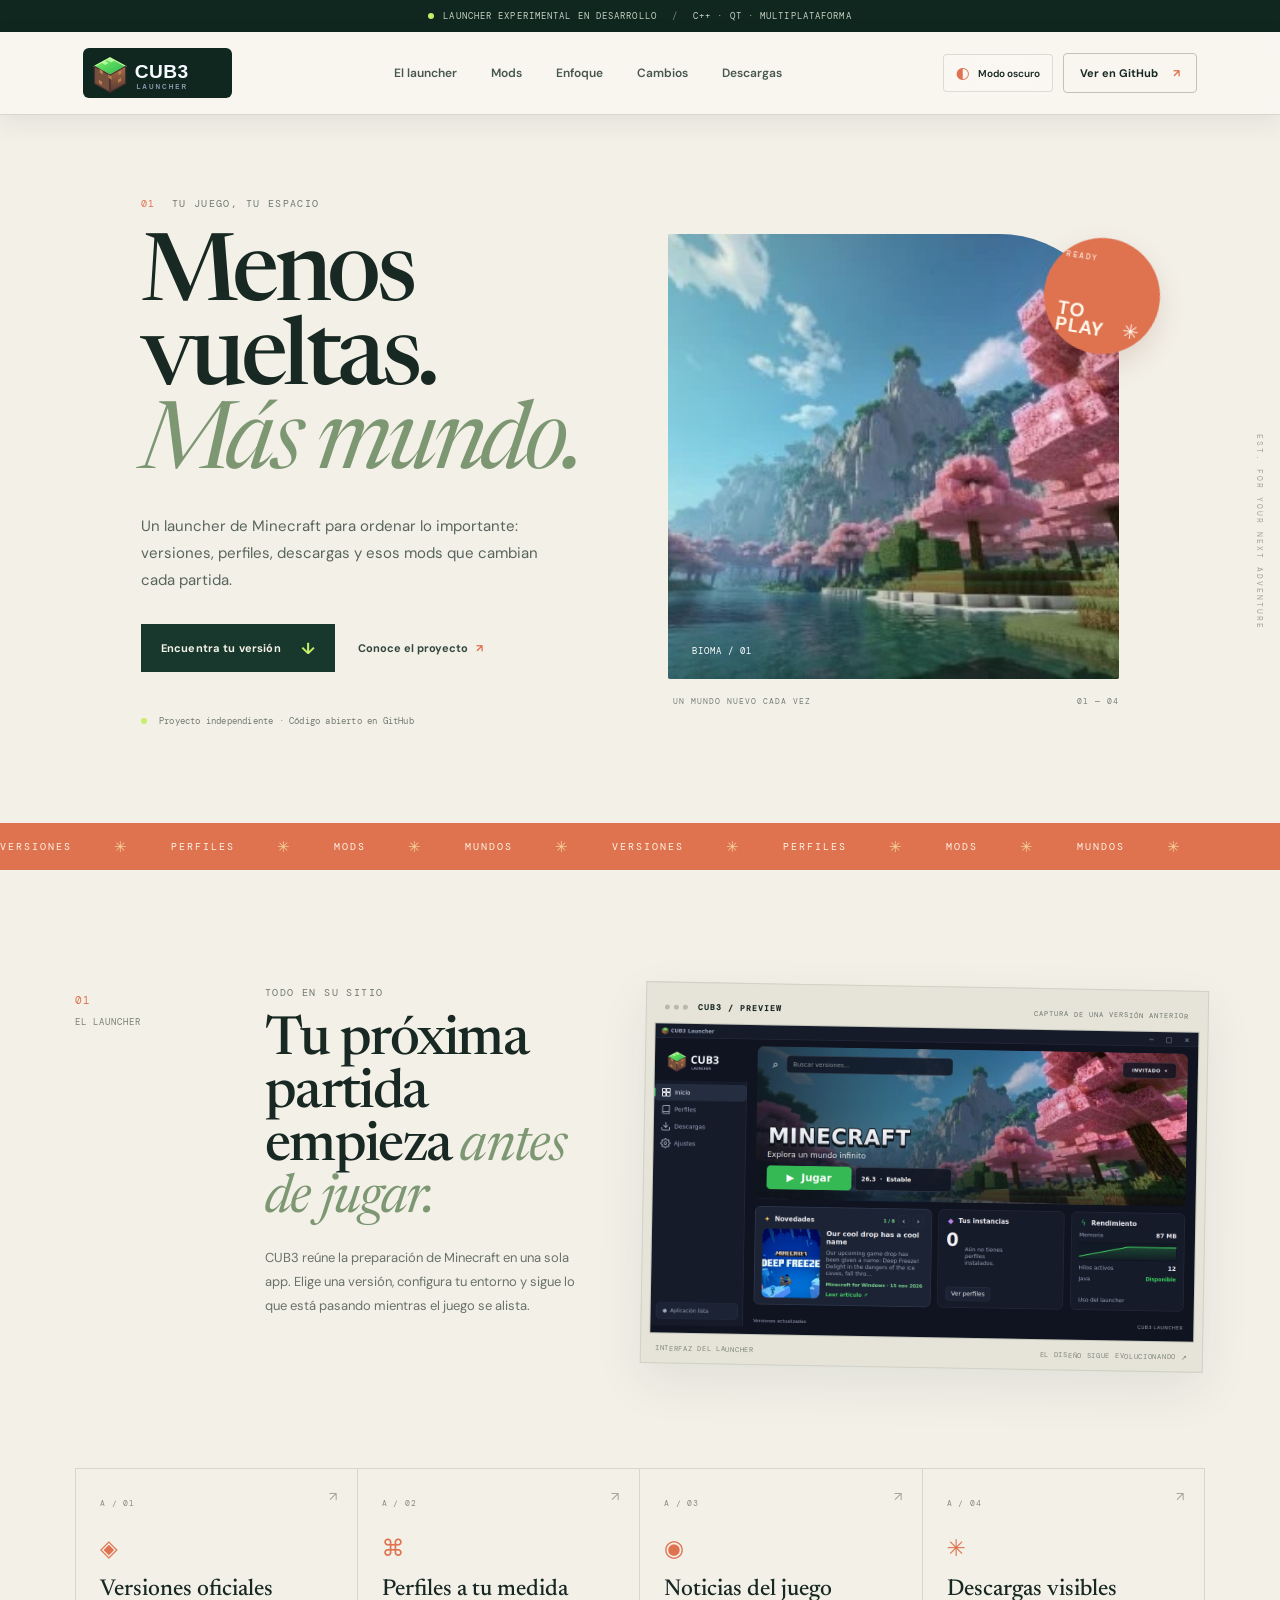
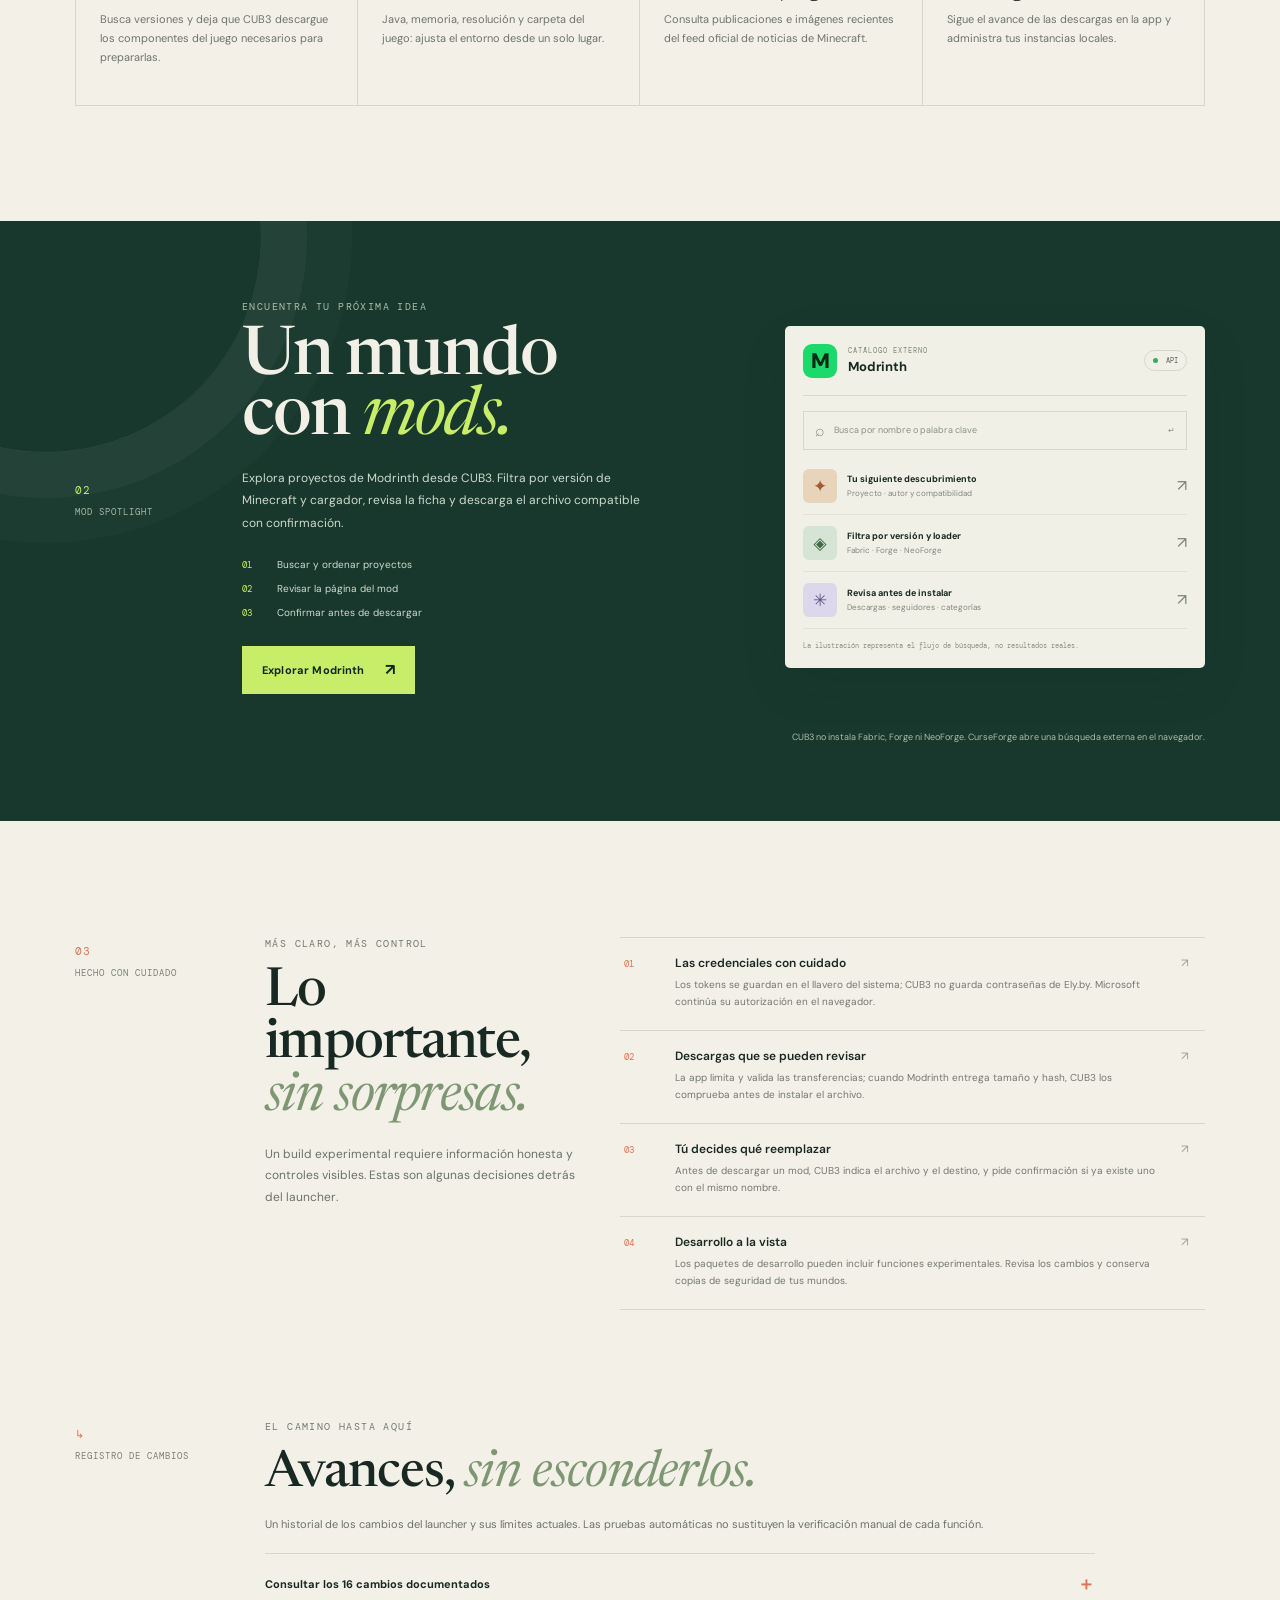
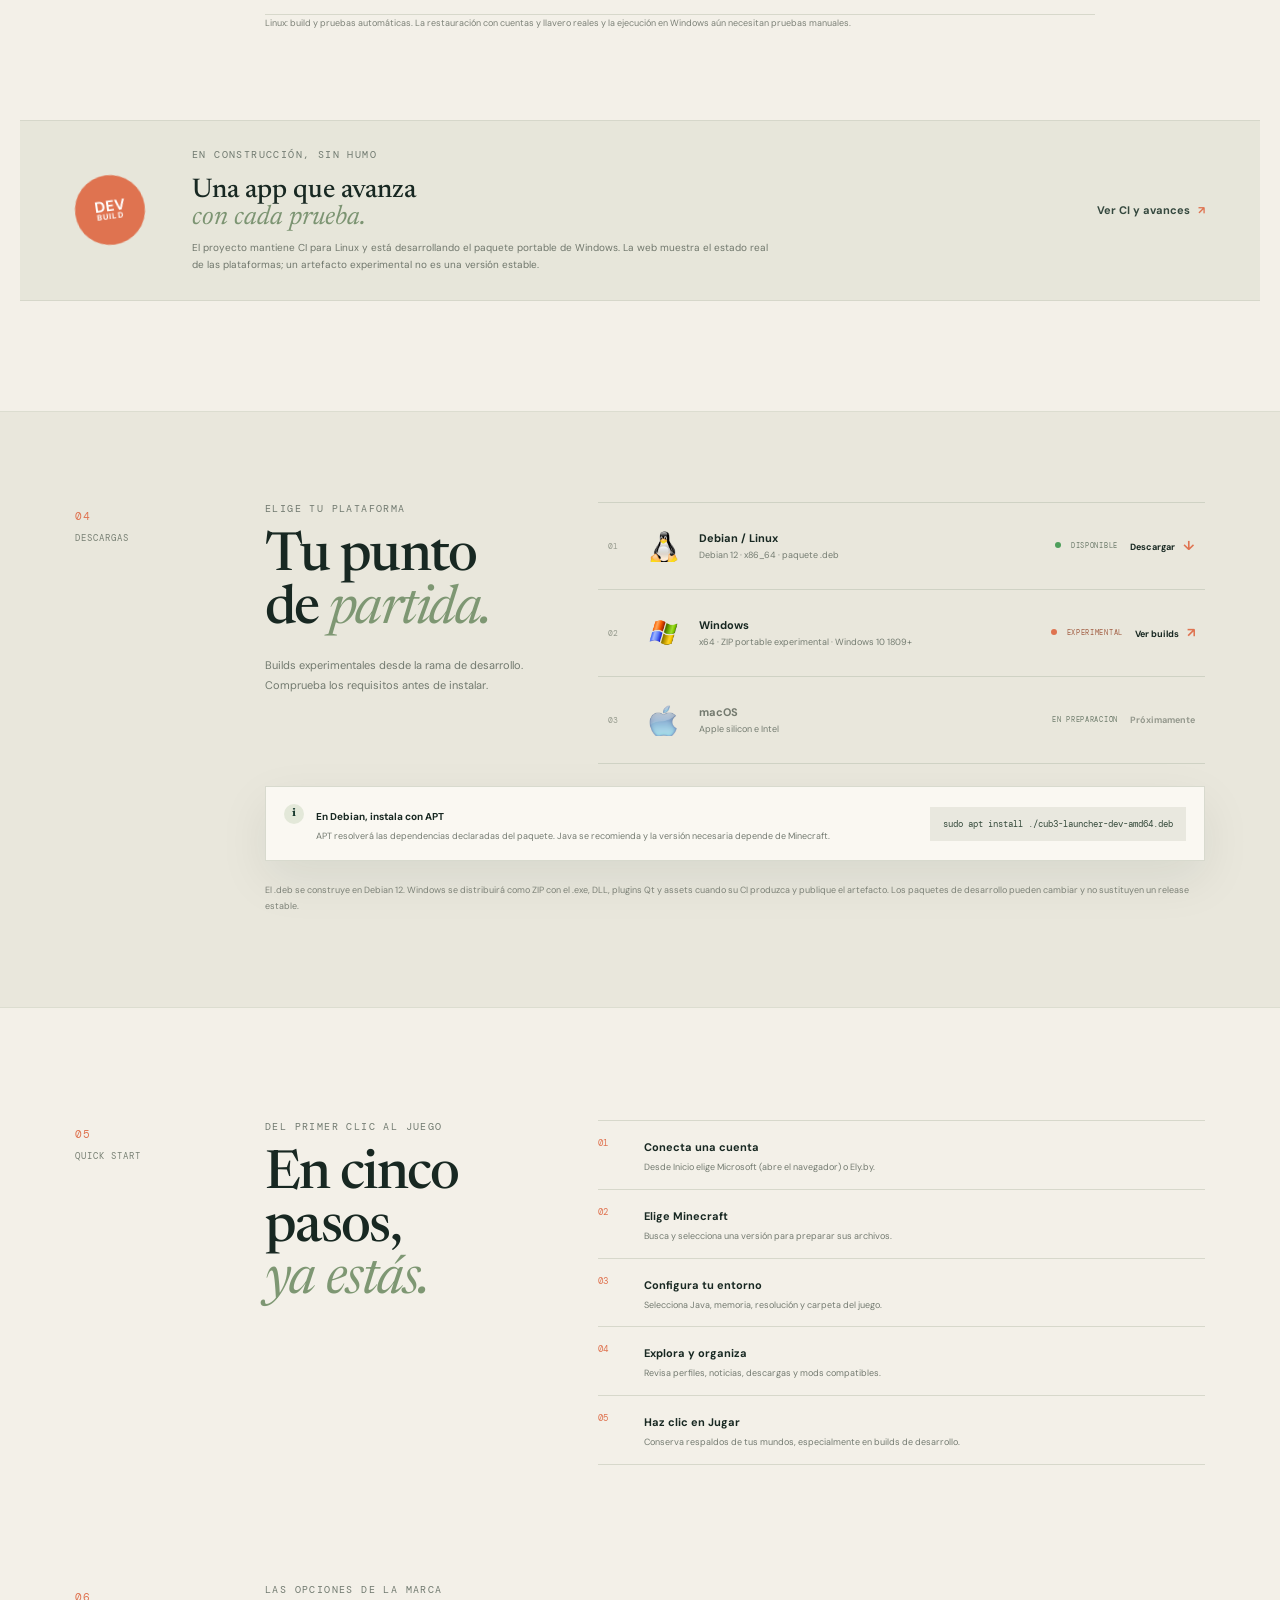
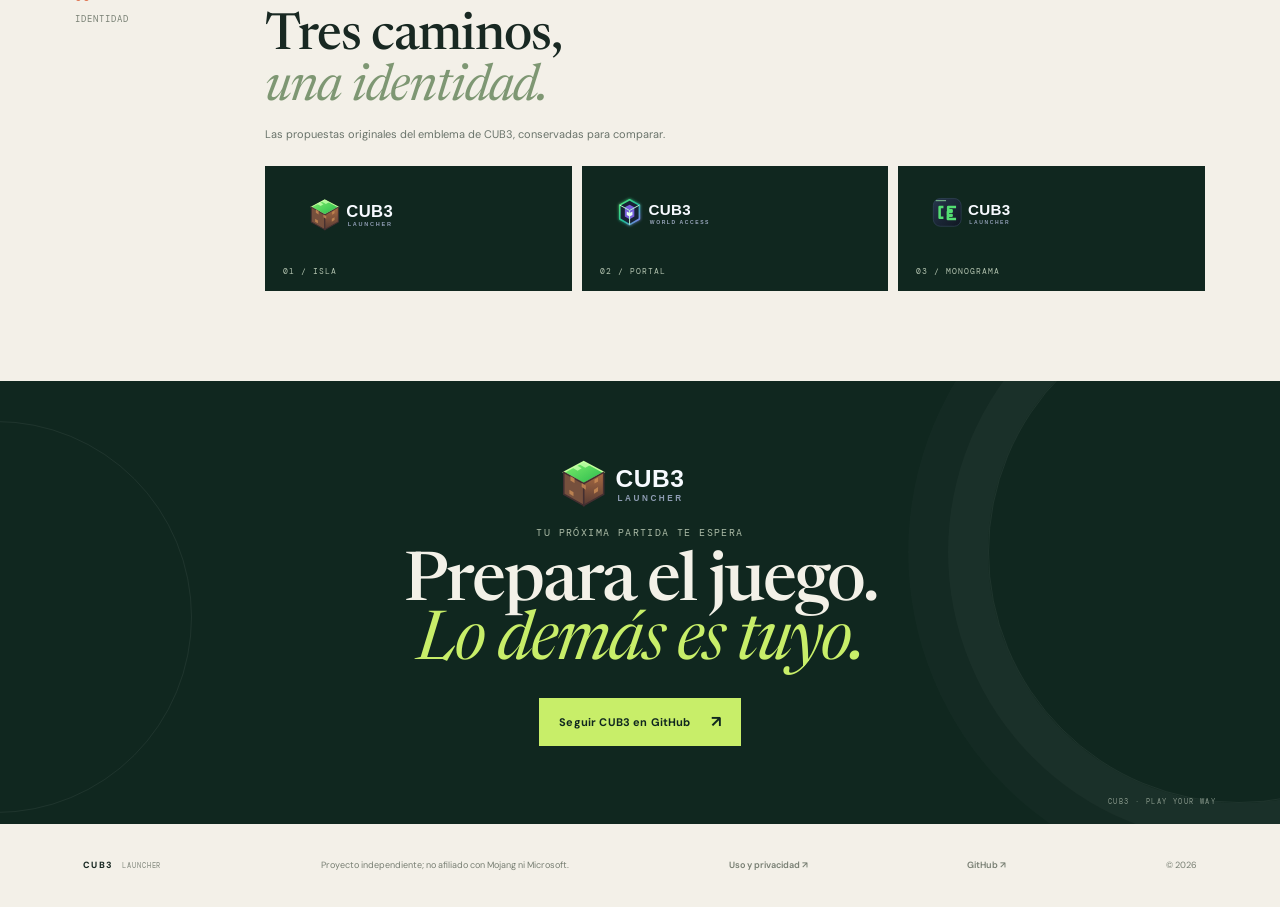
==== commit a7ea43f7: "Add animated glass styling and persistent dark mode to website" ====
--- a/site/index.html
+++ b/site/index.html
@@ -4,6 +4,16 @@
   <meta charset="utf-8">
   <meta name="viewport" content="width=device-width, initial-scale=1">
   <meta name="theme-color" content="#f3f0e8">
+  <script>
+    (() => {
+      let theme = null;
+      try { theme = localStorage.getItem('cub3-site-theme'); } catch (_) {}
+      if (theme !== 'light' && theme !== 'dark') {
+        theme = matchMedia('(prefers-color-scheme: dark)').matches ? 'dark' : 'light';
+      }
+      document.documentElement.dataset.theme = theme;
+    })();
+  </script>
   <meta name="description" content="CUB3 es un launcher de Minecraft independiente para preparar versiones, administrar tus ajustes y explorar mods de Modrinth.">
   <meta property="og:title" content="CUB3 — Prepara tu próxima partida">
   <meta property="og:description" content="Versiones, perfiles, mods y ajustes de Minecraft reunidos en CUB3 Launcher.">
@@ -18,7 +28,7 @@
   <link rel="preconnect" href="https://fonts.googleapis.com">
   <link rel="preconnect" href="https://fonts.gstatic.com" crossorigin>
   <link href="https://fonts.googleapis.com/css2?family=DM+Mono:wght@400;500&family=DM+Sans:wght@400;500;600;700;800&family=Newsreader:opsz,wght@6..72,400;6..72,500;6..72,600&display=swap" rel="stylesheet">
-  <link rel="stylesheet" href="styles.css?v=20261119-2">
+  <link rel="stylesheet" href="styles.css?v=20261120-1">
 </head>
 <body>
   <div class="announcement"><span class="announcement-dot"></span> LAUNCHER EXPERIMENTAL EN DESARROLLO <span class="announcement-sep">/</span> C++ · QT · MULTIPLATAFORMA</div>
@@ -27,7 +37,7 @@
     <nav class="main-nav" aria-label="Navegación principal">
       <a href="#launcher">El launcher</a><a href="#mods">Mods</a><a href="#seguridad">Enfoque</a><a href="#fixes">Cambios</a><a href="#descargas">Descargas</a>
     </nav>
-    <a class="header-link" href="https://github.com/CRISTOP-bot/cub3-launcher">Ver en GitHub <span aria-hidden="true">↗</span></a>
+    <div class="header-actions"><button class="theme-toggle" type="button" aria-label="Cambiar a modo oscuro" aria-pressed="false"><span class="theme-icon" aria-hidden="true">◐</span><span class="theme-label">Modo oscuro</span></button><a class="header-link" href="https://github.com/CRISTOP-bot/cub3-launcher">Ver en GitHub <span aria-hidden="true">↗</span></a></div>
   </header>
 
   <main id="inicio">
@@ -178,5 +188,29 @@
   </main>
 
   <footer class="site-footer"><a class="footer-brand" href="#inicio">CUB3 <span>LAUNCHER</span></a><p>Proyecto independiente; no afiliado con Mojang ni Microsoft.</p><a href="politica.html">Uso y privacidad ↗</a><a href="https://github.com/CRISTOP-bot/cub3-launcher">GitHub ↗</a><span>© 2026</span></footer>
+  <script>
+    (() => {
+      const button = document.querySelector('.theme-toggle');
+      if (!button) return;
+      const label = button.querySelector('.theme-label');
+      const icon = button.querySelector('.theme-icon');
+      const meta = document.querySelector('meta[name="theme-color"]');
+      const update = (theme) => {
+        document.documentElement.dataset.theme = theme;
+        const dark = theme === 'dark';
+        button.setAttribute('aria-pressed', String(dark));
+        button.setAttribute('aria-label', dark ? 'Cambiar a modo claro' : 'Cambiar a modo oscuro');
+        label.textContent = dark ? 'Modo claro' : 'Modo oscuro';
+        icon.textContent = dark ? '☼' : '◐';
+        if (meta) meta.setAttribute('content', dark ? '#111a16' : '#f3f0e8');
+      };
+      update(document.documentElement.dataset.theme || 'light');
+      button.addEventListener('click', () => {
+        const next = document.documentElement.dataset.theme === 'dark' ? 'light' : 'dark';
+        try { localStorage.setItem('cub3-site-theme', next); } catch (_) {}
+        update(next);
+      });
+    })();
+  </script>
 </body>
 </html>
--- a/site/styles.css
+++ b/site/styles.css
@@ -10,3 +10,68 @@
 .brand-logo{display:block;width:136px;height:44px;object-fit:contain;filter:drop-shadow(0 1px 1px rgba(20,40,29,.12))}.site-header .wordmark{padding:3px 10px 3px 3px;border-radius:6px;background:var(--forest-dark)}.os-glyph{background:transparent;overflow:hidden}.os-glyph img{display:block;width:100%;height:100%;object-fit:contain}.download-disabled .os-glyph{background:transparent;opacity:.62}.closing-logo{display:block;width:174px;height:56px;object-fit:contain;margin:0 auto 17px}.hero-image-wrap img{display:block;position:absolute;inset:0;width:100%;height:100%;object-fit:cover;mix-blend-mode:normal}.download-name{min-width:0}.download-name small{overflow-wrap:anywhere}.change-details[open] summary span{transform:rotate(45deg)}
 @media(max-width:700px){.site-header .wordmark{margin-bottom:9px}.brand-logo{width:112px;height:36px}.main-nav{width:calc(100% + 38px);margin-left:-19px;margin-right:-19px;padding-left:19px;padding-right:19px}.download-row{grid-template-columns:19px 31px minmax(0,1fr) auto}.download-name small{font-size:9px}.download-state{font-size:8px}}
 @media(max-width:360px){.announcement{font-size:6px;letter-spacing:.2px}.download-row{grid-template-columns:19px 31px minmax(0,1fr);gap:8px}.download-state{grid-column:3;grid-row:2;justify-self:start}.download-action{grid-column:3;grid-row:3;justify-self:start}.closing h2{font-size:clamp(38px,14vw,51px)}}
+
+/* Glass surfaces, motion and persistent light/dark theme. */
+:root{--glass:rgba(250,248,242,.76);--glass-strong:rgba(250,248,242,.9);--glass-border:rgba(108,127,105,.22);--card-bg:rgba(250,248,242,.56);--well-bg:rgba(226,228,216,.68);--raised-bg:rgba(233,231,220,.82);--text-muted:#687269;--edge-shadow:rgba(19,44,32,.08);--header-ink:#182822}
+:root[data-theme="dark"]{color-scheme:dark;--paper:#111a16;--paper-light:#19251f;--ink:#edf1e7;--ink-2:#d4dfd1;--muted:#a7b3a5;--line:#34453b;--forest:#18382d;--forest-dark:#09130f;--lime:#c8ee69;--clay:#e58b69;--soft-green:#263a2d;--glass:rgba(18,29,23,.76);--glass-strong:rgba(22,35,28,.94);--glass-border:rgba(197,224,185,.2);--card-bg:rgba(27,42,33,.7);--well-bg:rgba(20,33,26,.8);--raised-bg:rgba(25,39,31,.9);--text-muted:#bac5b6;--edge-shadow:rgba(0,0,0,.26);--header-ink:#eef3e8}
+:root[data-theme="dark"] body{background:var(--paper);color:var(--ink)}
+:root[data-theme="dark"] .hero-intro,:root[data-theme="dark"] .intro-text,:root[data-theme="dark"] .principles-heading>p:last-child,:root[data-theme="dark"] .downloads-heading>p:last-child,:root[data-theme="dark"] .steps p,:root[data-theme="dark"] .change-history-content>p:not(.eyebrow),:root[data-theme="dark"] .identity-history>div>p:not(.eyebrow){color:var(--text-muted)}
+:root[data-theme="dark"] h1 em,:root[data-theme="dark"] h2 em,:root[data-theme="dark"] .release-band h2 em{color:#aec69f}
+:root[data-theme="dark"] .site-header{background:var(--glass);border-color:var(--glass-border);backdrop-filter:blur(18px) saturate(145%);-webkit-backdrop-filter:blur(18px) saturate(145%)}
+:root[data-theme="dark"] .header-link{border-color:var(--glass-border);background:rgba(255,255,255,.035);color:var(--ink)}
+:root[data-theme="dark"] .main-nav{color:#d3dfd1}
+:root[data-theme="dark"] .feature-block{background:var(--card-bg);border-color:var(--glass-border);backdrop-filter:blur(12px);-webkit-backdrop-filter:blur(12px)}
+:root[data-theme="dark"] .feature-block:hover{background:rgba(54,74,57,.72)}
+:root[data-theme="dark"] .feature-block p,:root[data-theme="dark"] .feature-number,:root[data-theme="dark"] .feature-arrow{color:#bdc8b8}
+:root[data-theme="dark"] .app-shot{background:var(--well-bg);border-color:var(--glass-border);box-shadow:14px 17px 0 var(--edge-shadow)}
+:root[data-theme="dark"] .shot-top,:root[data-theme="dark"] .shot-label,:root[data-theme="dark"] .app-shot figcaption{color:#c1cbbb}
+:root[data-theme="dark"] .shot-top b{color:var(--ink)}
+:root[data-theme="dark"] .app-shot img{border-color:var(--glass-border)}
+:root[data-theme="dark"] .mods-card{background:var(--glass-strong);color:var(--ink);border:1px solid var(--glass-border);backdrop-filter:blur(18px) saturate(145%);-webkit-backdrop-filter:blur(18px) saturate(145%);box-shadow:16px 18px 0 rgba(0,0,0,.2)}
+:root[data-theme="dark"] .mods-card-head,:root[data-theme="dark"] .mod-result{border-color:var(--glass-border)}
+:root[data-theme="dark"] .mod-source,:root[data-theme="dark"] .mod-info span,:root[data-theme="dark"] .mod-disclaimer,:root[data-theme="dark"] .fake-search{color:#b4c0b0}
+:root[data-theme="dark"] .fake-search{border-color:var(--glass-border);background:rgba(255,255,255,.025)}
+:root[data-theme="dark"] .mod-info strong{color:#eff3e9}
+:root[data-theme="dark"] .principle-list,:root[data-theme="dark"] .principle-list article{border-color:var(--line)}
+:root[data-theme="dark"] .principle-list p,:root[data-theme="dark"] .principle-mark{color:#bbc7b8}
+:root[data-theme="dark"] .release-band,:root[data-theme="dark"] .downloads-section{background:var(--raised-bg);border-color:var(--line)}
+:root[data-theme="dark"] .release-band>div:nth-child(2)>p:last-child,:root[data-theme="dark"] .downloads-footnote{color:#b5c0b2}
+:root[data-theme="dark"] .download-list,:root[data-theme="dark"] .download-row{border-color:var(--line)}
+:root[data-theme="dark"] .download-row{background:var(--card-bg);backdrop-filter:blur(10px);-webkit-backdrop-filter:blur(10px)}
+:root[data-theme="dark"] .download-available:hover{background:rgba(48,69,52,.82)}
+:root[data-theme="dark"] .download-name small,:root[data-theme="dark"] .download-number,:root[data-theme="dark"] .download-disabled{color:#bbc5b7}
+:root[data-theme="dark"] .download-disabled .os-glyph{opacity:.48}
+:root[data-theme="dark"] .install-note{background:var(--glass);border-color:var(--glass-border);backdrop-filter:blur(16px);-webkit-backdrop-filter:blur(16px)}
+:root[data-theme="dark"] .install-note p,:root[data-theme="dark"] .download-disabled .download-action{color:#c0cbbb}
+:root[data-theme="dark"] .install-note code{background:rgba(255,255,255,.08);color:#deead5}
+:root[data-theme="dark"] .steps,:root[data-theme="dark"] .steps li{border-color:var(--line)}
+:root[data-theme="dark"] .identity-choices figure{background:rgba(9,19,15,.85);border:1px solid var(--glass-border)}
+:root[data-theme="dark"] .site-footer{color:#b0bcae}
+:root[data-theme="dark"] .footer-brand{color:#f1f4ec}
+:root[data-theme="dark"] .footer-brand span{color:#b0bcae}
+:root[data-theme="dark"] .policy-notice{background:rgba(87,58,39,.35);border-color:rgba(229,139,105,.42);color:#e7d3c2}
+:root[data-theme="dark"] .policy-notice strong,:root[data-theme="dark"] .policy-sections p,:root[data-theme="dark"] .policy-sections li,:root[data-theme="dark"] .policy-footnote,:root[data-theme="dark"] .policy-hero>p:not(.kicker){color:#c3cec0}
+:root[data-theme="dark"] .policy-date{color:#a9b7a7}
+:root[data-theme="dark"] .policy-sections,:root[data-theme="dark"] .policy-sections article,:root[data-theme="dark"] .policy-hero{border-color:var(--line)}
+:root[data-theme="dark"] .policy-sections a{color:#c6e1aa}
+.header-actions{display:flex;align-items:center;gap:10px}.theme-toggle{min-height:38px;padding:0 12px;display:inline-flex;align-items:center;gap:8px;border:1px solid var(--glass-border);border-radius:4px;background:var(--glass);color:var(--ink);font:600 10px var(--sans);cursor:pointer;transition:background .2s,transform .2s,border-color .2s;backdrop-filter:blur(12px);-webkit-backdrop-filter:blur(12px)}.theme-toggle:hover{transform:translateY(-1px);background:var(--card-bg)}.theme-toggle:focus-visible{outline:2px solid var(--clay);outline-offset:3px}.theme-icon{font-size:16px;line-height:1;color:var(--clay)}
+@keyframes rise-in{from{opacity:0;transform:translateY(18px)}to{opacity:1;transform:translateY(0)}}
+@keyframes drift{0%,100%{transform:rotate(9deg) translateY(0)}50%{transform:rotate(6deg) translateY(-7px)}}
+@keyframes landscape-breathe{0%,100%{transform:scale(1)}50%{transform:scale(1.025)}}
+@keyframes marquee-drift{from{transform:translateX(0)}to{transform:translateX(-50%)}}
+.hero-copy{animation:rise-in .75s cubic-bezier(.2,.7,.2,1) both}.hero-art{animation:rise-in .95s .12s cubic-bezier(.2,.7,.2,1) both}.hero-stamp{animation:drift 6s ease-in-out infinite}.hero-image-wrap img{animation:landscape-breathe 24s ease-in-out infinite}.feature-block{animation:rise-in .55s both}.feature-block:nth-child(2){animation-delay:.07s}.feature-block:nth-child(3){animation-delay:.14s}.feature-block:nth-child(4){animation-delay:.21s}.mods-card,.app-shot,.install-note{box-shadow:0 18px 50px var(--edge-shadow);transition:transform .3s,box-shadow .3s,background .3s}.mods-card:hover,.app-shot:hover{transform:translateY(-4px) rotate(0);box-shadow:0 24px 60px var(--edge-shadow)}.marquee div{width:max-content;min-width:200%;justify-content:flex-start;gap:42px;animation:marquee-drift 38s linear infinite}.marquee:hover div{animation-play-state:paused}
+@media(max-width:1000px){.header-actions{gap:7px}.theme-toggle{padding:0 9px}.theme-label{display:none}.theme-toggle{width:39px;justify-content:center}}
+@media(max-width:700px){.header-actions{gap:7px}.theme-toggle{width:35px;min-height:35px}.header-link{margin-bottom:9px}.main-nav{color:#47574c} :root[data-theme="dark"] .main-nav{color:#d3dfd1}.marquee div{gap:25px}}
+@media(prefers-reduced-motion:reduce){html{scroll-behavior:auto}*,*::before,*::after{animation-duration:.01ms!important;animation-iteration-count:1!important;transition-duration:.01ms!important}}
+
+/* Sticky frosted navigation and readable secondary copy in either theme. */
+html{scroll-padding-top:100px}.site-header{position:sticky;top:0;z-index:50;background:var(--glass);backdrop-filter:blur(18px) saturate(140%);-webkit-backdrop-filter:blur(18px) saturate(140%);box-shadow:0 7px 24px var(--edge-shadow)}
+:root[data-theme="dark"] .hero-foot,:root[data-theme="dark"] .section-index,:root[data-theme="dark"] .kicker,:root[data-theme="dark"] .eyebrow,:root[data-theme="dark"] .hero-caption,:root[data-theme="dark"] .hero-side-note,:root[data-theme="dark"] .closing-decoration{color:#b7c3b4}
+:root[data-theme="dark"] .policy-no{color:#f0a185}
+:root[data-theme="dark"] .policy-hero h1 em{color:#b2c89f}
+:root[data-theme="dark"] .site-footer a:not(.footer-brand){color:#e0eadb}
+:root[data-theme="dark"] .download-action{color:#f0eee3}
+:root[data-theme="dark"] .download-action b{color:#f1a17f}
+:root[data-theme="dark"] .change-details{border-color:var(--line)}
+:root[data-theme="dark"] .change-details summary{color:var(--ink)}
+@media(max-width:700px){html{scroll-padding-top:124px}}
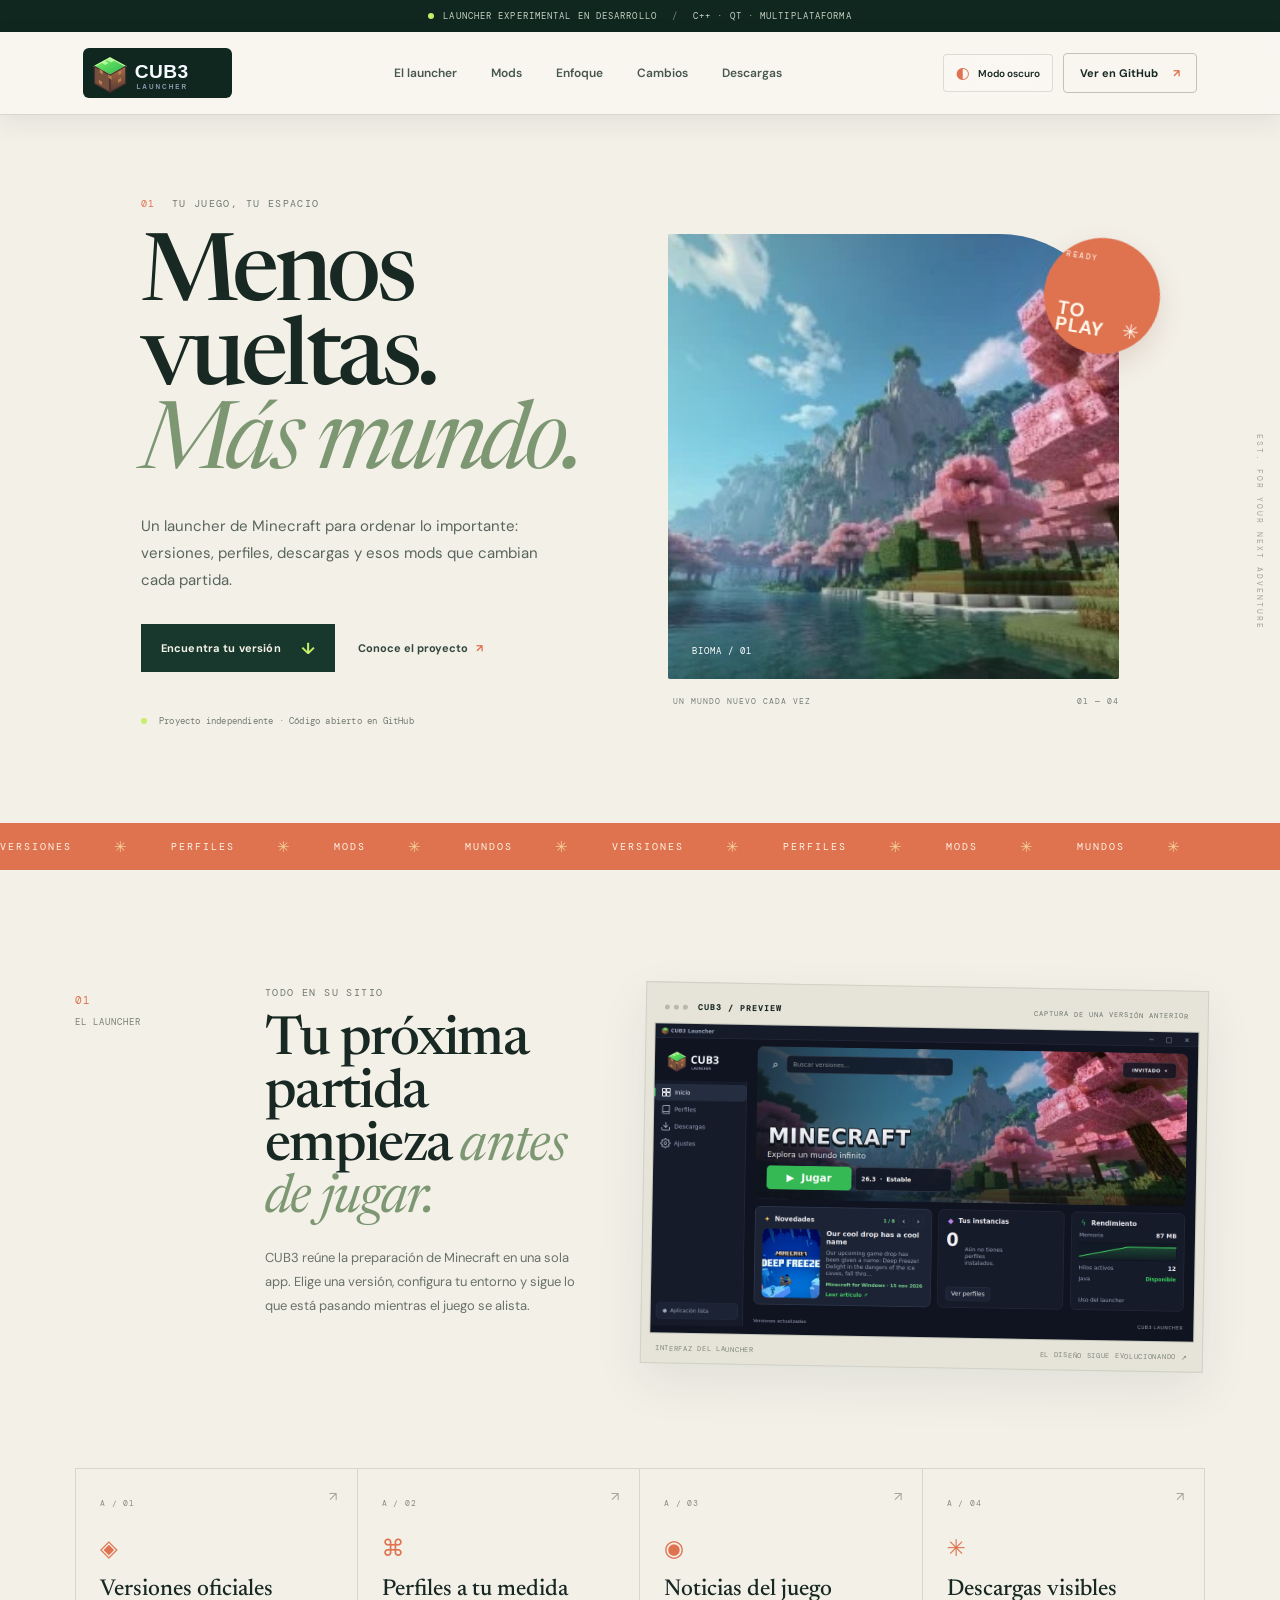
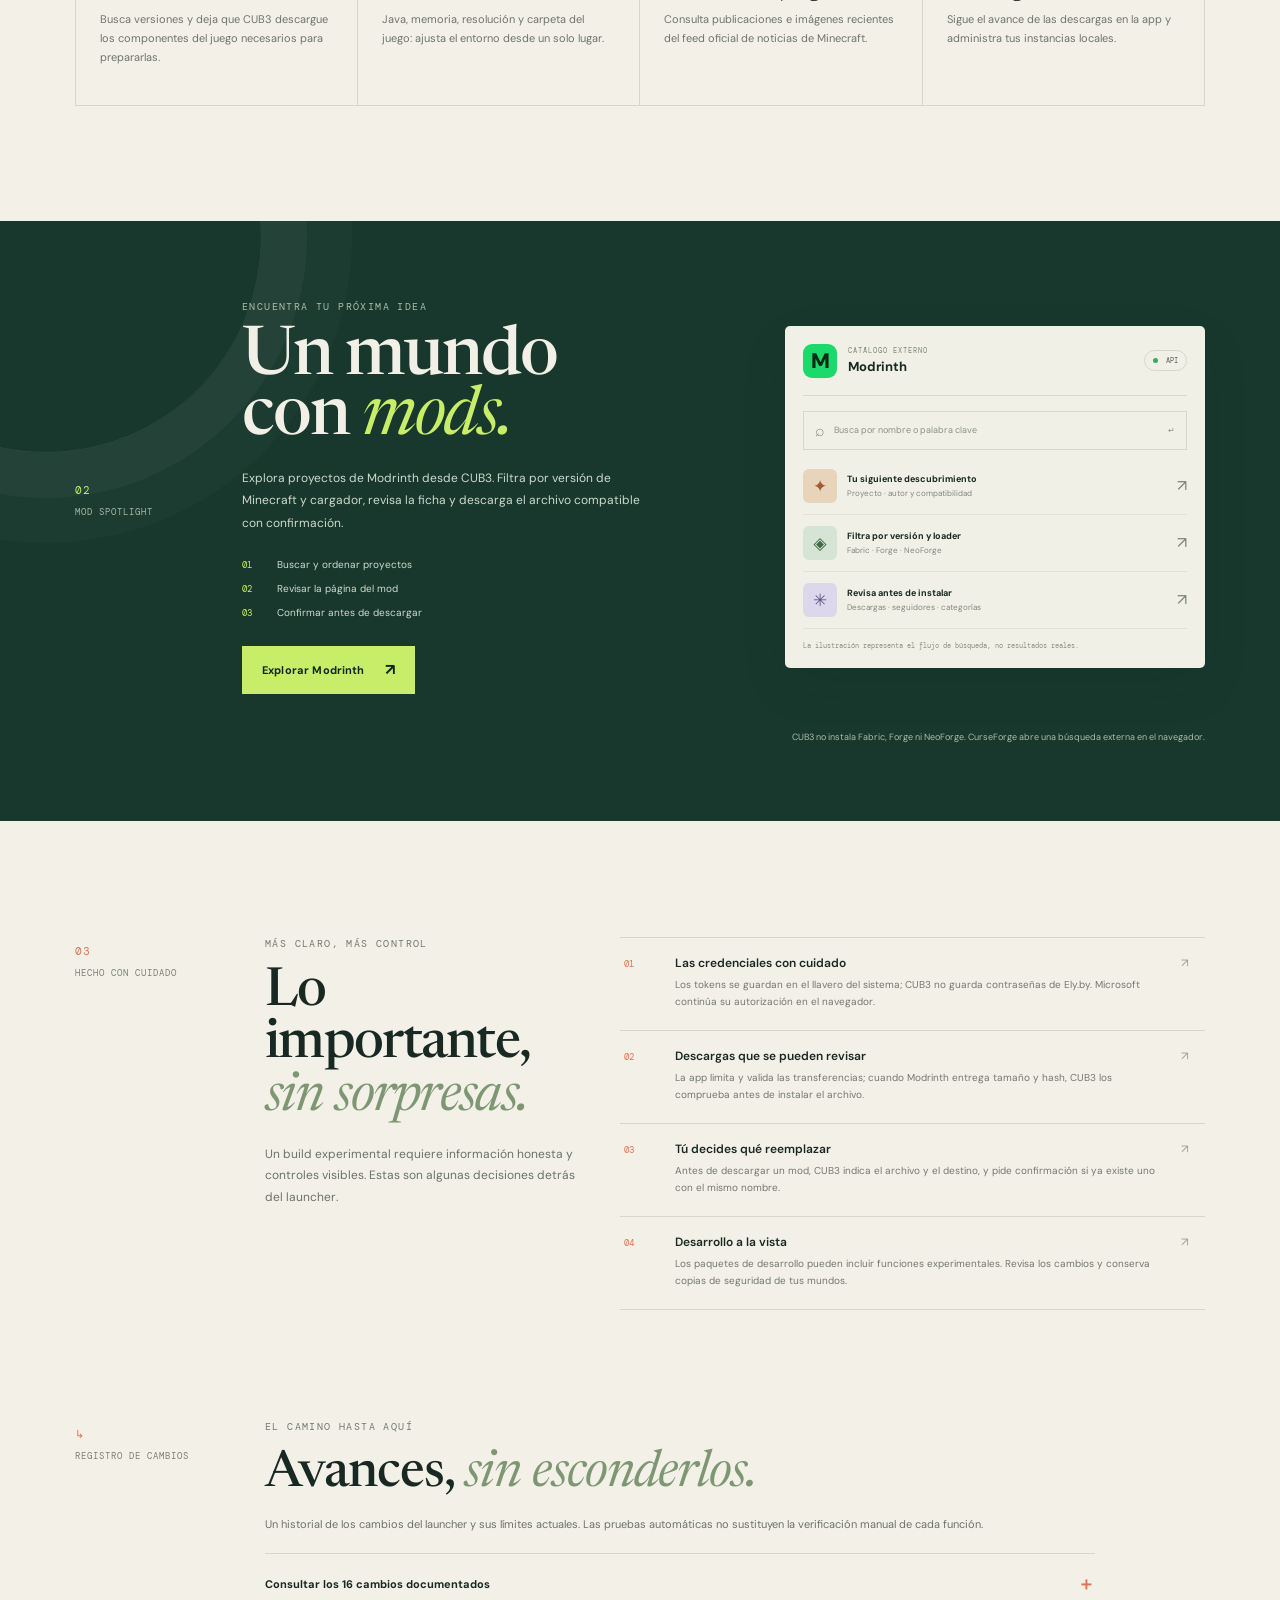
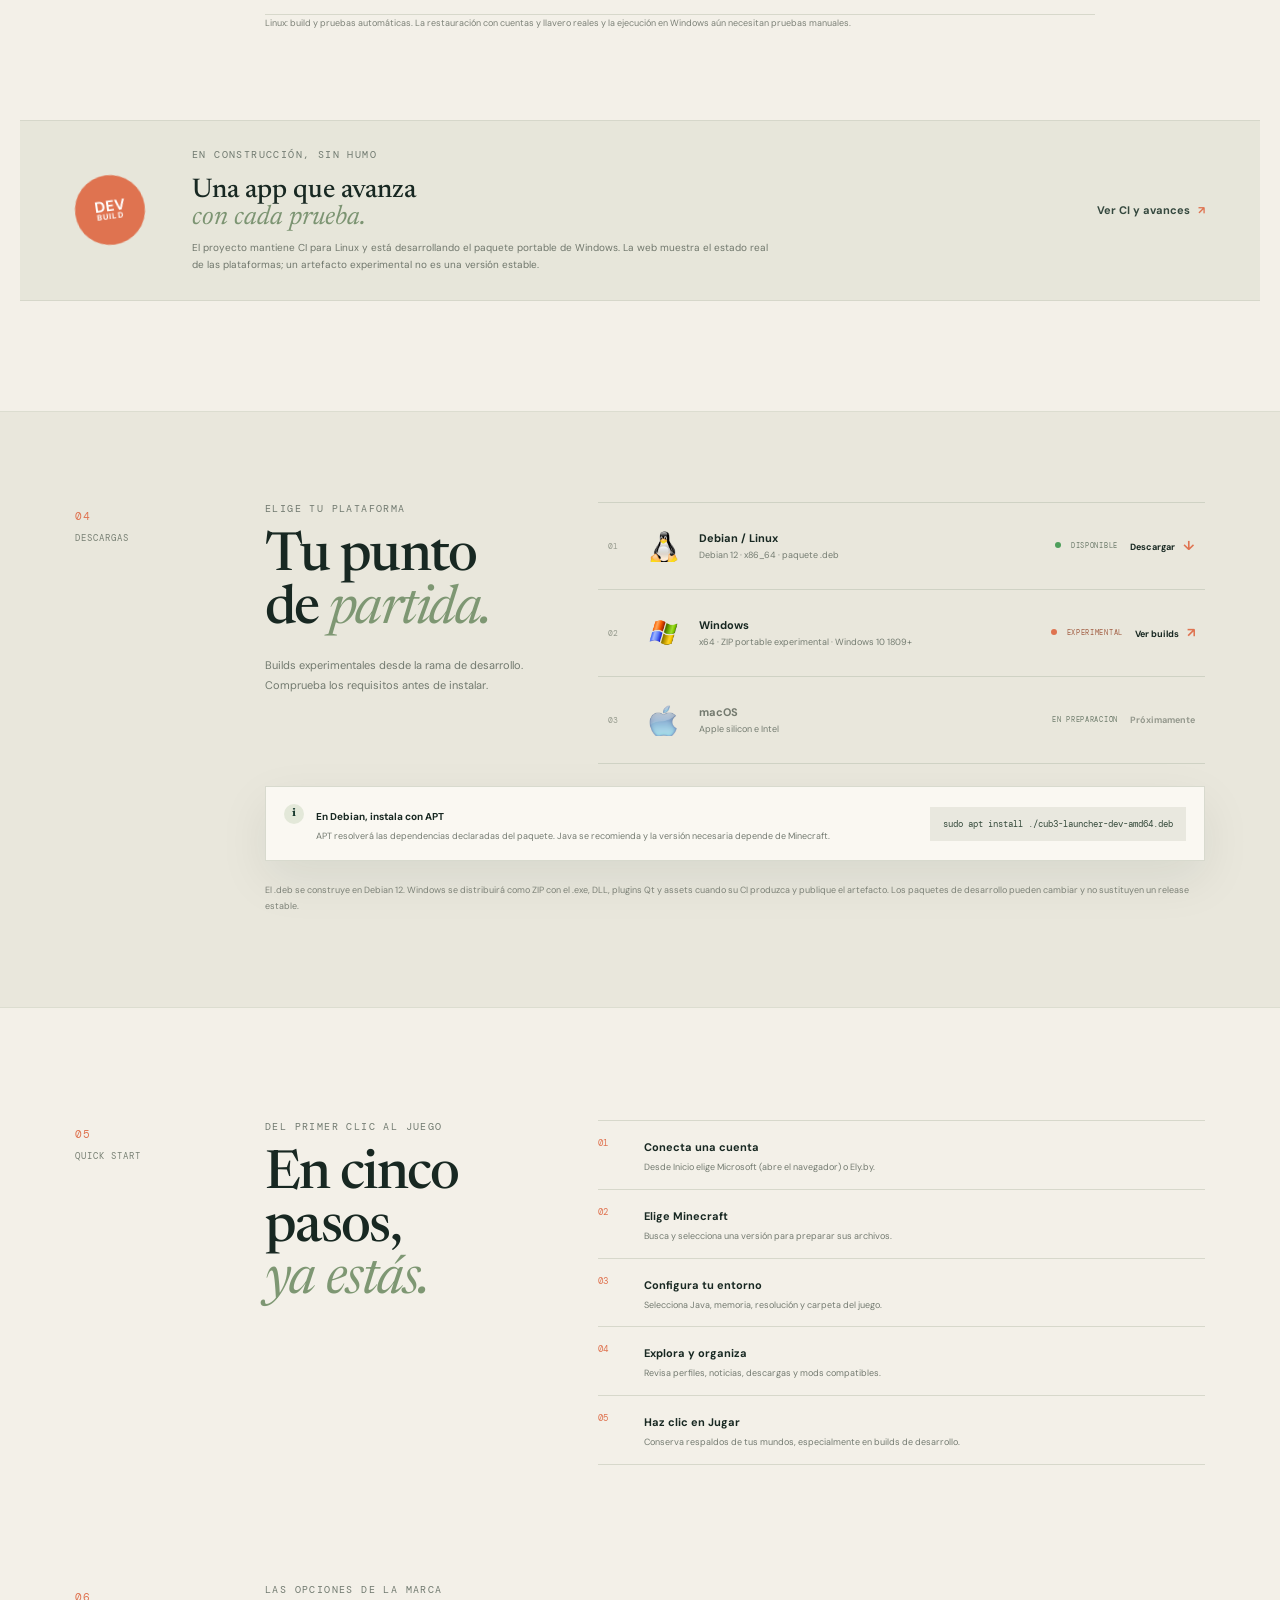
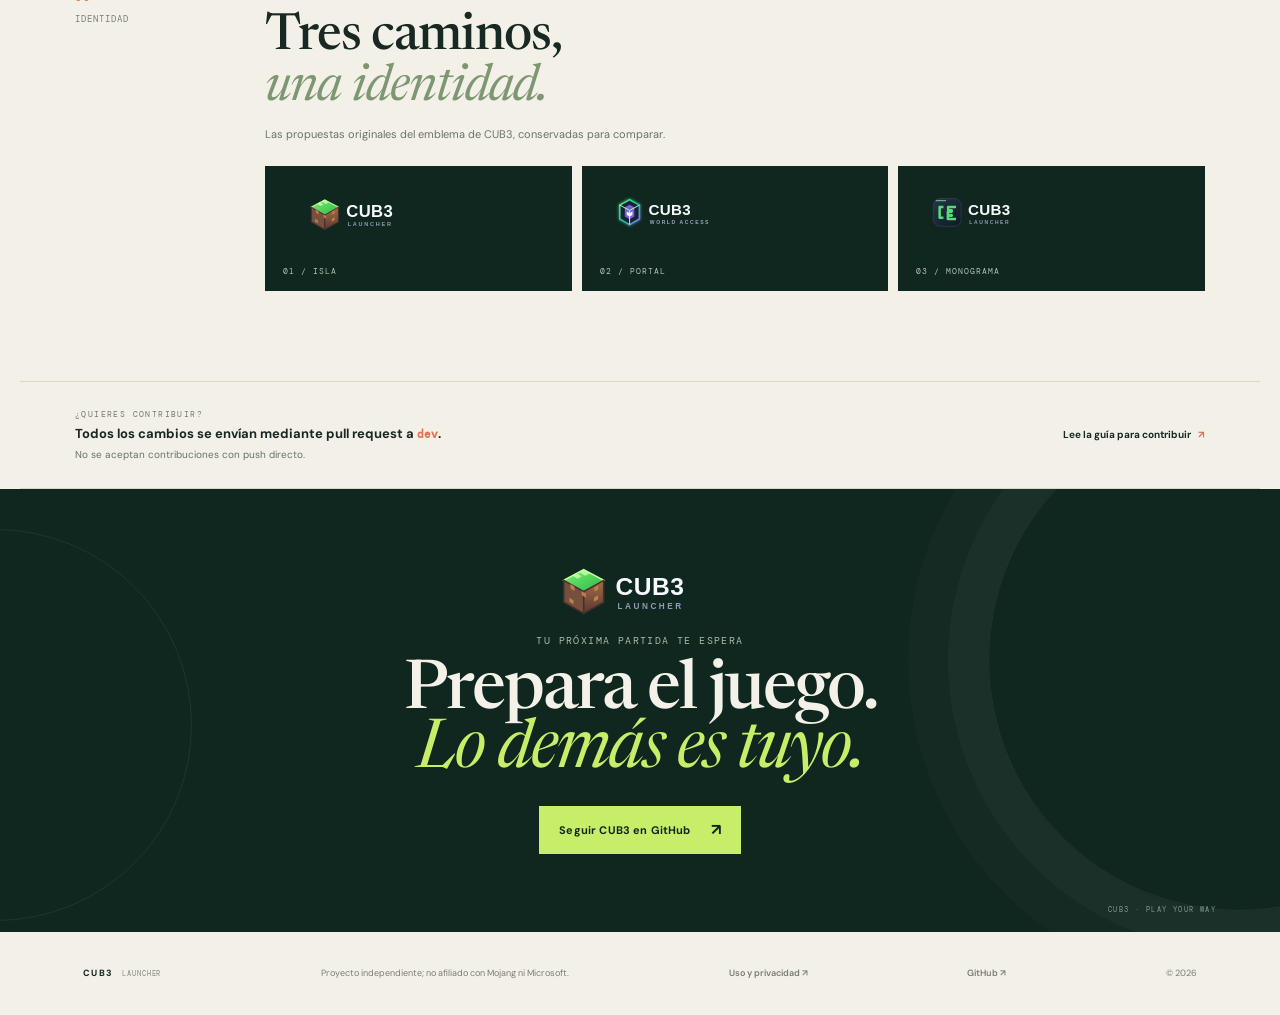
==== commit d641334c: "Require pull requests for all contributions" ====
--- a/site/index.html
+++ b/site/index.html
@@ -184,6 +184,7 @@
     <section class="quickstart section-shell" id="guia"><div class="section-index"><span>05</span><span>QUICK START</span></div><div class="quickstart-head"><p class="eyebrow">DEL PRIMER CLIC AL JUEGO</p><h2>En cinco pasos,<br><em>ya estás.</em></h2></div><ol class="steps"><li><span>01</span><div><strong>Conecta una cuenta</strong><p>Desde Inicio elige Microsoft (abre el navegador) o Ely.by.</p></div></li><li><span>02</span><div><strong>Elige Minecraft</strong><p>Busca y selecciona una versión para preparar sus archivos.</p></div></li><li><span>03</span><div><strong>Configura tu entorno</strong><p>Selecciona Java, memoria, resolución y carpeta del juego.</p></div></li><li><span>04</span><div><strong>Explora y organiza</strong><p>Revisa perfiles, noticias, descargas y mods compatibles.</p></div></li><li><span>05</span><div><strong>Haz clic en Jugar</strong><p>Conserva respaldos de tus mundos, especialmente en builds de desarrollo.</p></div></li></ol></section>
 
     <section class="identity-history section-shell" id="identidad"><div class="section-index"><span>06</span><span>IDENTIDAD</span></div><div><p class="eyebrow">LAS OPCIONES DE LA MARCA</p><h2>Tres caminos,<br><em>una identidad.</em></h2><p>Las propuestas originales del emblema de CUB3, conservadas para comparar.</p><div class="identity-choices"><figure><img src="assets/logos/cub3-logo-01-island.svg" alt="Propuesta de logo CUB3 Isla"><figcaption>01 / ISLA</figcaption></figure><figure><img src="assets/logos/cub3-logo-02-portal.svg" alt="Propuesta de logo CUB3 Portal"><figcaption>02 / PORTAL</figcaption></figure><figure><img src="assets/logos/cub3-logo-03-monogram.svg" alt="Propuesta de logo CUB3 Monograma"><figcaption>03 / MONOGRAMA</figcaption></figure></div></div></section>
+    <section class="contribute-note" aria-label="Cómo contribuir"><div><p class="eyebrow">¿QUIERES CONTRIBUIR?</p><strong>Todos los cambios se envían mediante pull request a <code>dev</code>.</strong><span>No se aceptan contribuciones con push directo.</span></div><a href="https://github.com/CRISTOP-bot/cub3-launcher/blob/dev/CONTRIBUTING.md">Lee la guía para contribuir <b aria-hidden="true">↗</b></a></section>
     <section class="closing"><img class="closing-logo" src="assets/logos/cub3-logo-01-island.svg" alt="CUB3 Launcher" width="174" height="56" loading="lazy"><p class="eyebrow eyebrow-light">TU PRÓXIMA PARTIDA TE ESPERA</p><h2>Prepara el juego.<br><em>Lo demás es tuyo.</em></h2><a class="button button-lime" href="https://github.com/CRISTOP-bot/cub3-launcher">Seguir CUB3 en GitHub <span aria-hidden="true">↗</span></a><div class="closing-decoration">CUB3 · PLAY YOUR WAY</div></section>
   </main>
 
--- a/site/styles.css
+++ b/site/styles.css
@@ -75,3 +75,6 @@
 :root[data-theme="dark"] .change-details{border-color:var(--line)}
 :root[data-theme="dark"] .change-details summary{color:var(--ink)}
 @media(max-width:700px){html{scroll-padding-top:124px}}
+
+/* Contribution policy callout */
+.contribute-note{max-width:1240px;margin:0 auto;padding:27px 55px;display:flex;align-items:center;justify-content:space-between;gap:24px;border-top:1px solid var(--line);border-bottom:1px solid var(--line)}.contribute-note>div{display:grid;gap:6px}.contribute-note .eyebrow{margin:0;font-size:8px}.contribute-note strong{font-size:13px}.contribute-note span{font-size:10px;color:var(--text-muted)}.contribute-note code{font:600 11px var(--mono);color:var(--clay)}.contribute-note>a{font-size:10px;font-weight:700;white-space:nowrap}.contribute-note>a b{margin-left:5px;color:var(--clay)}:root[data-theme="dark"] .contribute-note{border-color:var(--line)}@media(max-width:700px){.contribute-note{padding:23px 22px;display:grid;gap:15px}.contribute-note strong{font-size:12px}.contribute-note span{font-size:9px}}
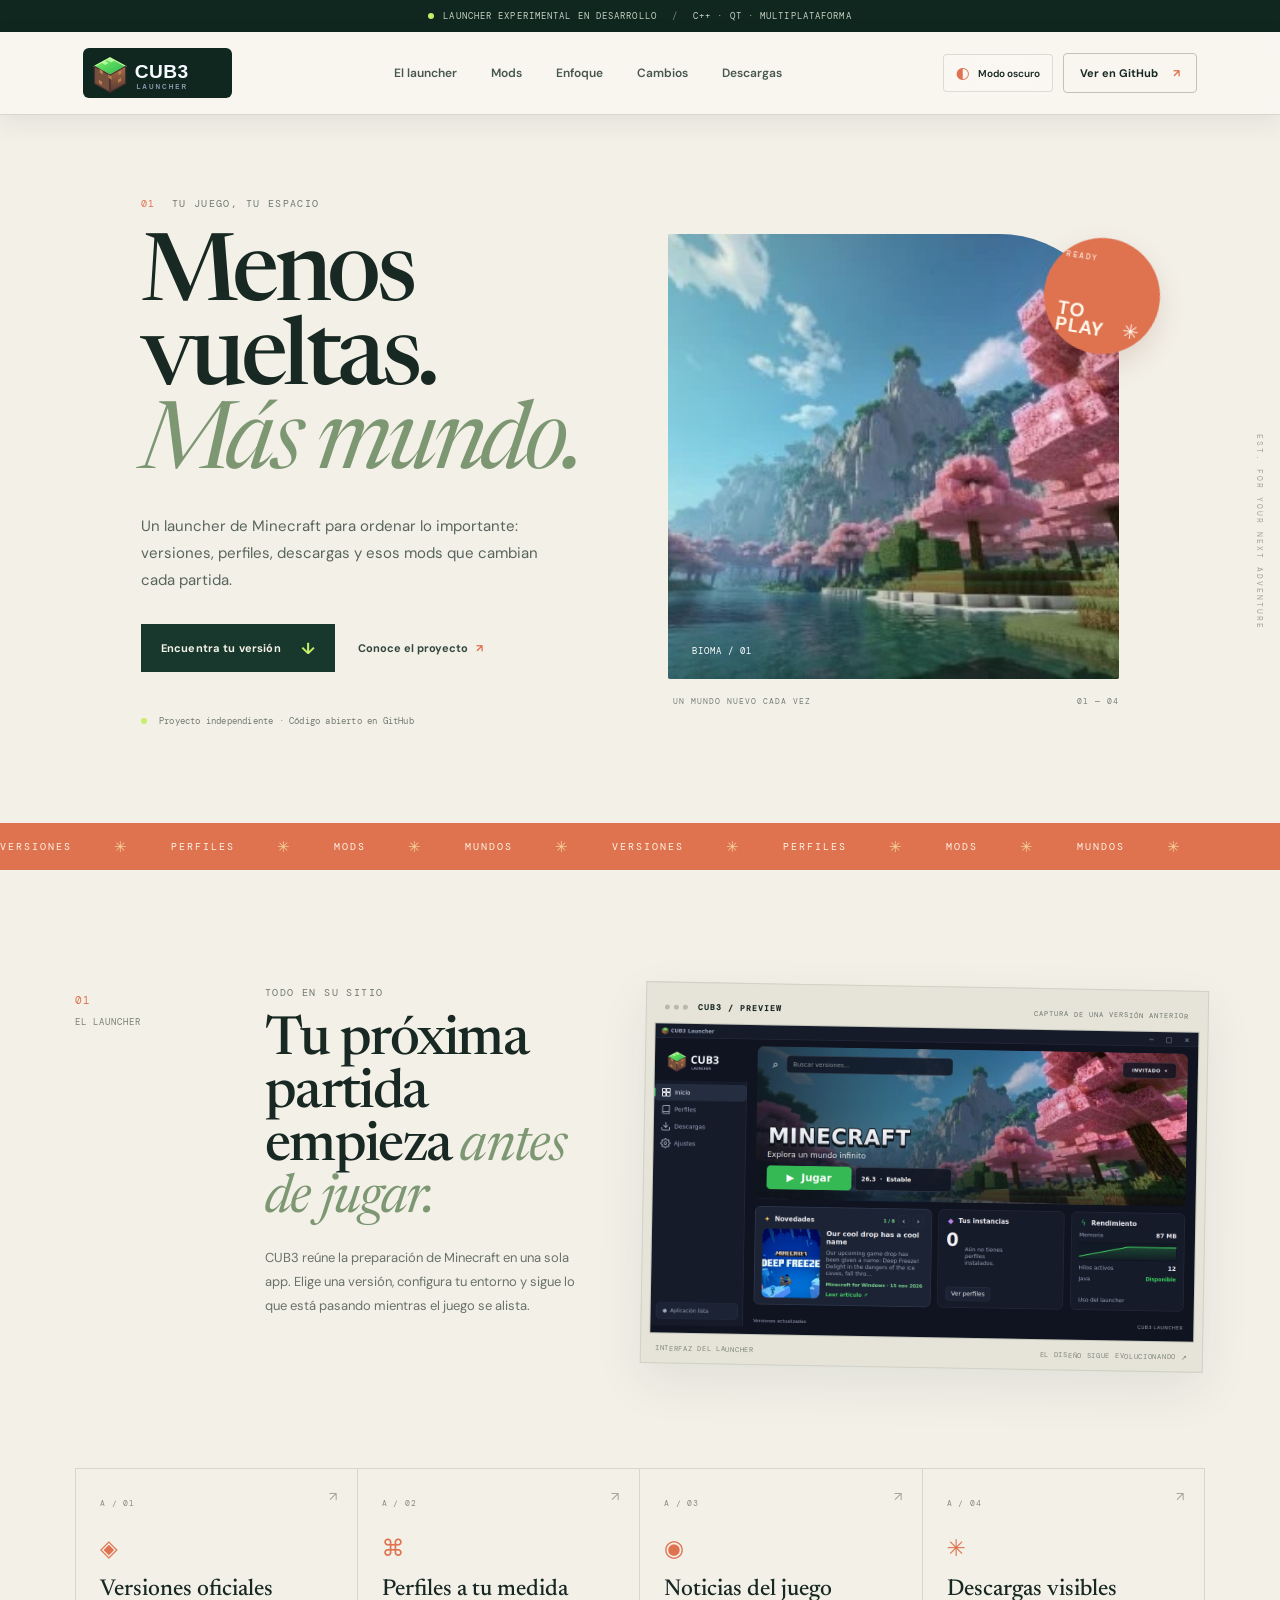
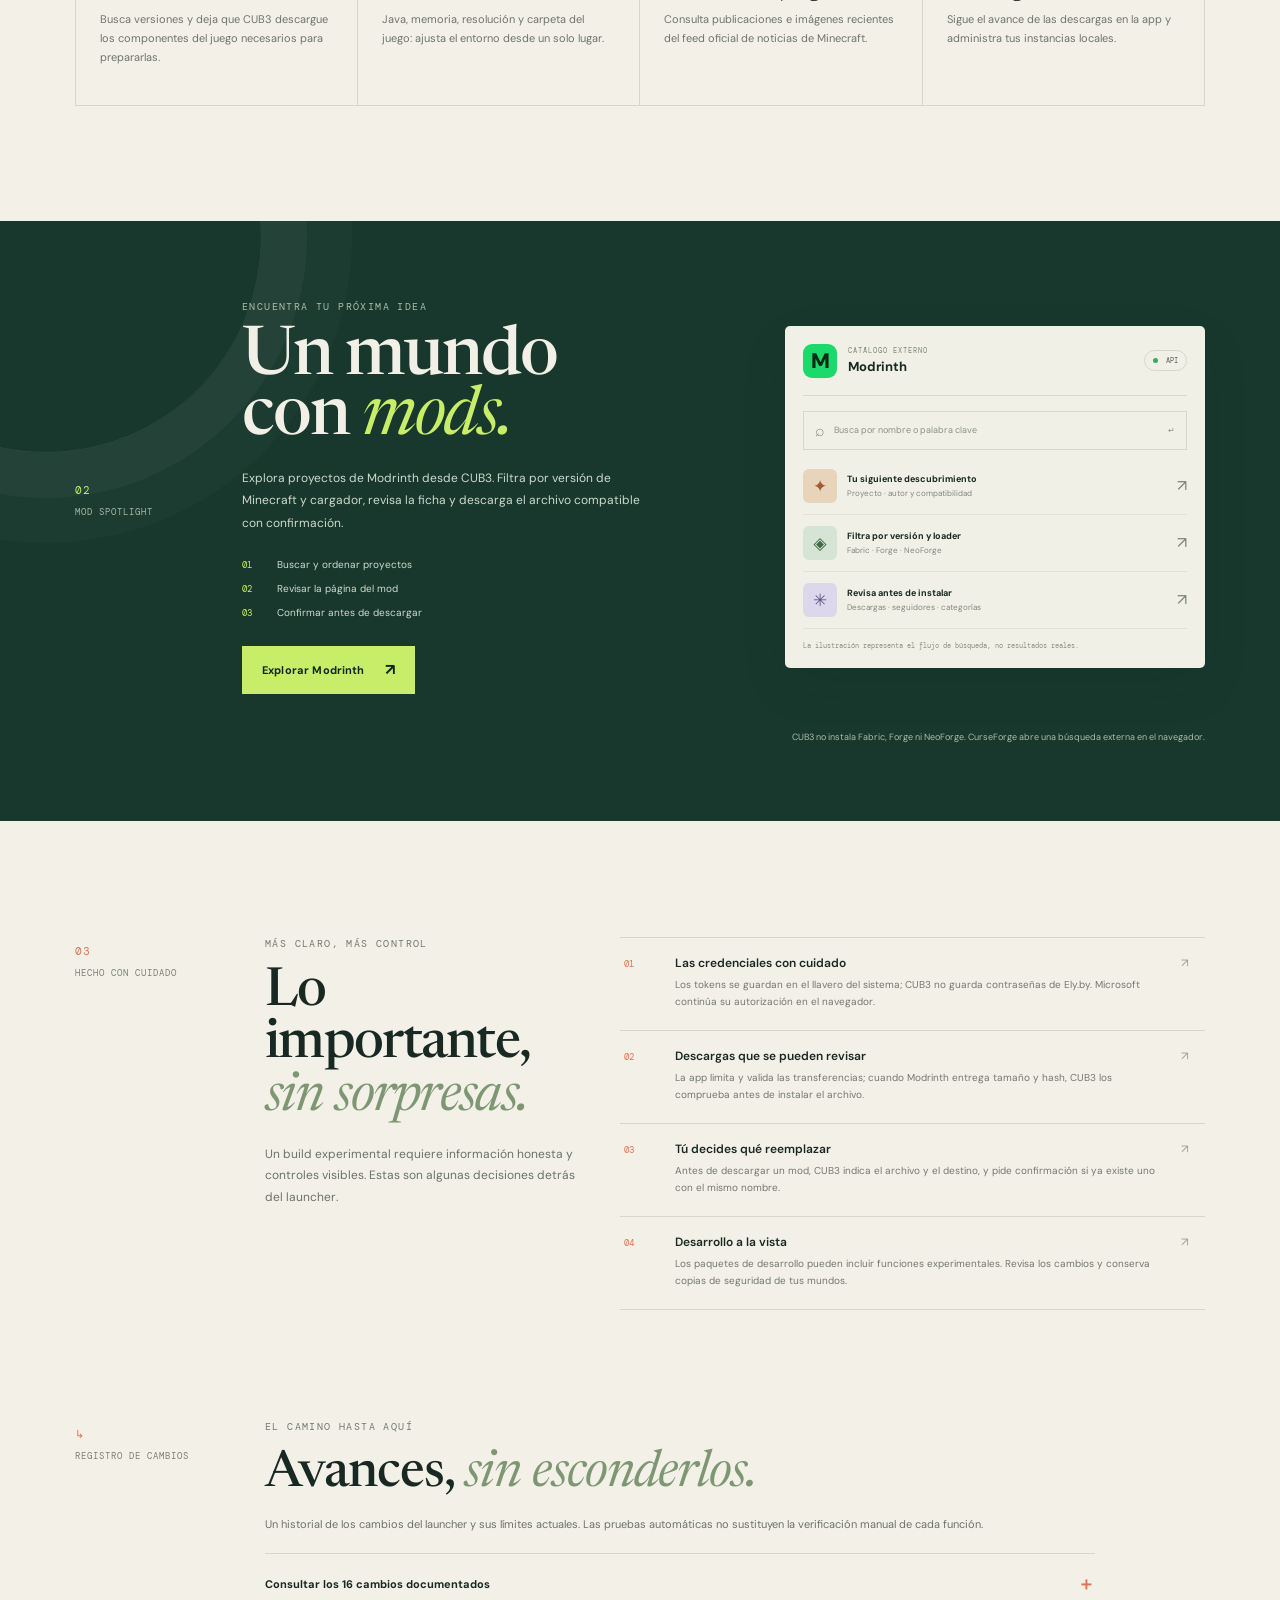
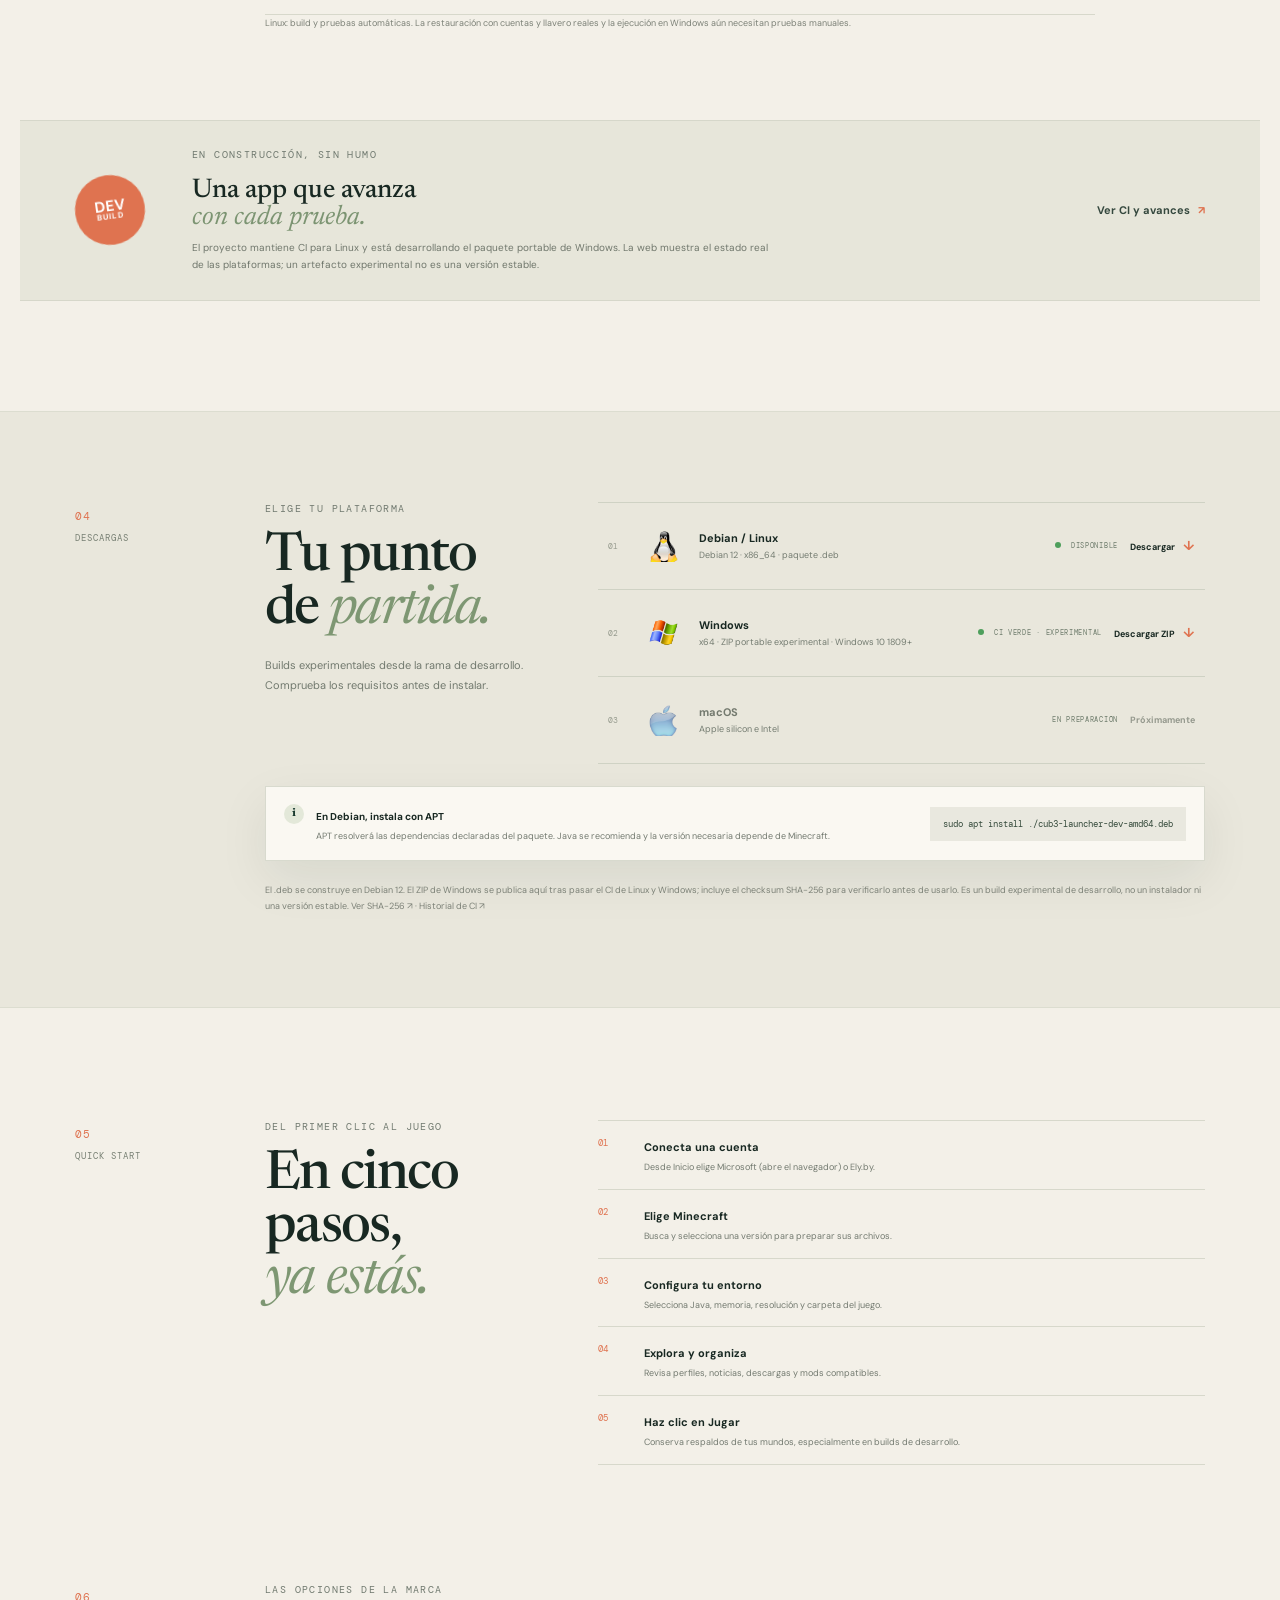
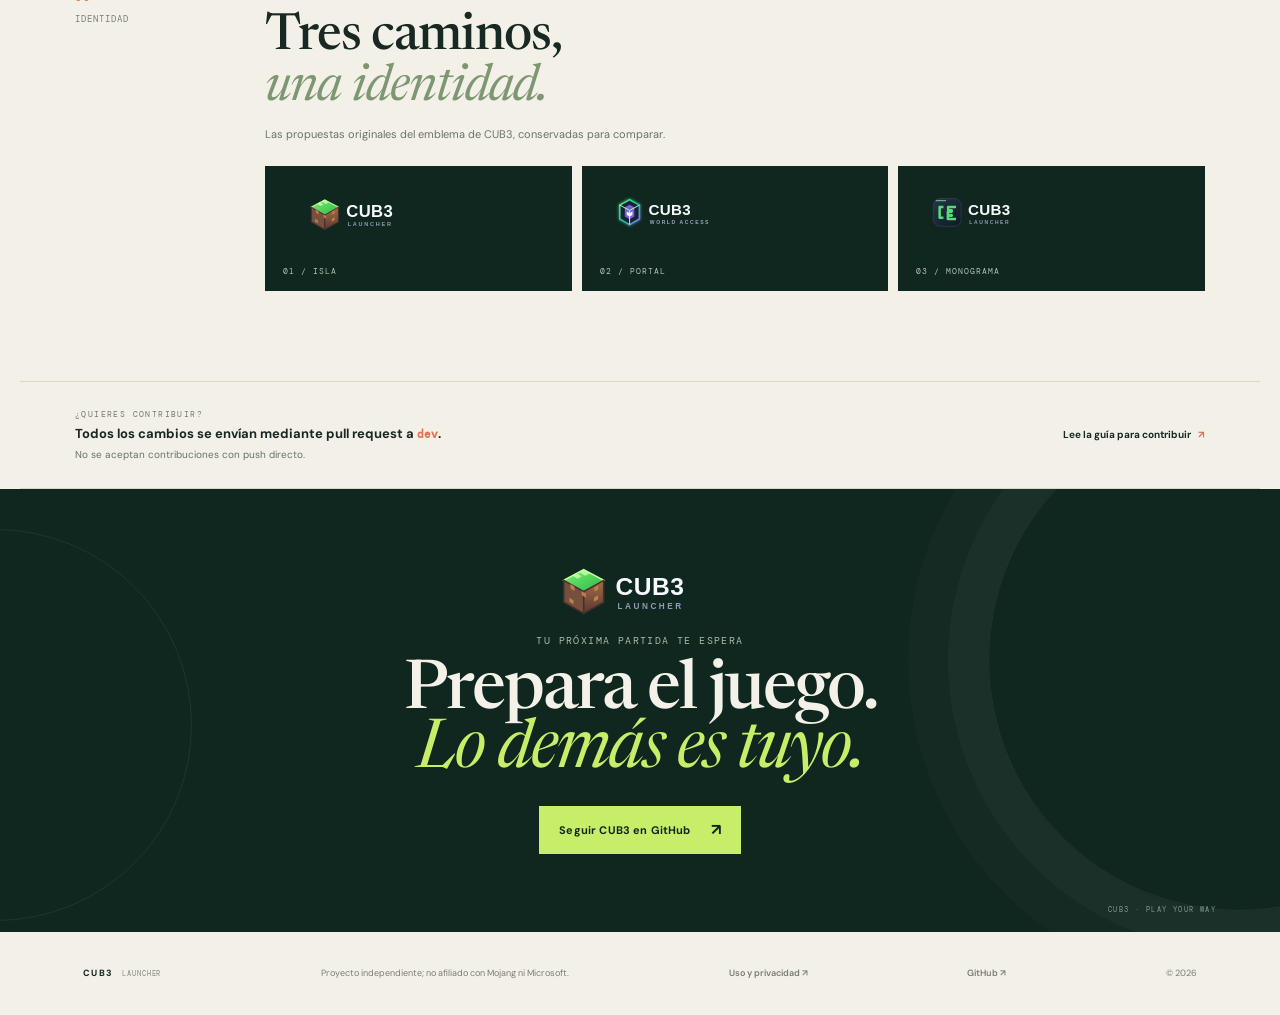
==== commit 3ae6cd93: "Publish verified Windows portable ZIP on the website" ====
--- a/site/index.html
+++ b/site/index.html
@@ -155,7 +155,7 @@
         </article>
         <article class="fix-row">
           <span class="fix-number">15</span>
-          <div><h3>Port Windows x64 sin quitar Linux</h3><p><b>Antes</b> · CUB3 no se compilaba ni empaquetaba en Windows y las bibliotecas nativas requerían `unzip`.</p><p><b>Ahora</b> · Se configuró CI para compilar y probar Windows con Qt 6/QtKeychain y preparar un ZIP con el `.exe`, DLL, plugins Qt y assets. La generación del ZIP sigue pendiente de validación. Windows utiliza `tar.exe`; Linux conserva su build y `.deb` con `unzip`.</p></div>
+          <div><h3>Port Windows x64 sin quitar Linux</h3><p><b>Antes</b> · CUB3 no se compilaba ni empaquetaba en Windows y las bibliotecas nativas requerían `unzip`.</p><p><b>Ahora</b> · CI compila y prueba Windows con Qt 6/QtKeychain, prepara el ZIP portable con el `.exe`, DLL, plugins Qt y assets, y lo publica en esta web junto a su checksum cuando pasan las comprobaciones de Linux y Windows. Windows utiliza `tar.exe`; Linux conserva su build y `.deb` con `unzip`.</p></div>
         </article>
         <article class="fix-row">
           <span class="fix-number">16</span>
@@ -173,11 +173,11 @@
       <div class="section-shell downloads-inner"><div class="section-index"><span>04</span><span>DESCARGAS</span></div><div class="downloads-heading"><p class="eyebrow">ELIGE TU PLATAFORMA</p><h2>Tu punto<br>de <em>partida.</em></h2><p>Builds experimentales desde la rama de desarrollo. Comprueba los requisitos antes de instalar.</p></div>
         <div class="download-list">
           <a class="download-row download-available" href="downloads/cub3-launcher-dev-amd64.deb"><span class="download-number">01</span><span class="os-glyph"><img src="assets/platforms/linux.png" alt="" width="32" height="32" loading="lazy"></span><span class="download-name"><strong>Debian / Linux</strong><small>Debian 12 · x86_64 · paquete .deb</small></span><span class="download-state"><i></i> DISPONIBLE</span><span class="download-action">Descargar <b>↓</b></span></a>
-          <a class="download-row download-pending" href="https://github.com/CRISTOP-bot/cub3-launcher/actions/workflows/build.yml"><span class="download-number">02</span><span class="os-glyph"><img src="assets/platforms/windows.png" alt="" width="32" height="32" loading="lazy"></span><span class="download-name"><strong>Windows</strong><small>x64 · ZIP portable experimental · Windows 10 1809+</small></span><span class="download-state"><i></i> EXPERIMENTAL</span><span class="download-action">Ver builds <b>↗</b></span></a>
+          <a class="download-row download-available" href="downloads/cub3-launcher-windows-x64.zip" aria-label="Descargar el ZIP portable experimental de CUB3 Launcher para Windows x64"><span class="download-number">02</span><span class="os-glyph"><img src="assets/platforms/windows.png" alt="" width="32" height="32" loading="lazy"></span><span class="download-name"><strong>Windows</strong><small>x64 · ZIP portable experimental · Windows 10 1809+</small></span><span class="download-state"><i></i> CI VERDE · EXPERIMENTAL</span><span class="download-action">Descargar ZIP <b>↓</b></span></a>
           <div class="download-row download-disabled"><span class="download-number">03</span><span class="os-glyph"><img src="assets/platforms/macos.png" alt="" width="32" height="32" loading="lazy"></span><span class="download-name"><strong>macOS</strong><small>Apple silicon e Intel</small></span><span class="download-state">EN PREPARACIÓN</span><span class="download-action">Próximamente</span></div>
         </div>
         <div class="install-note"><div><span class="install-icon">i</span><div><strong>En Debian, instala con APT</strong><p>APT resolverá las dependencias declaradas del paquete. Java se recomienda y la versión necesaria depende de Minecraft.</p></div></div><code>sudo apt install ./cub3-launcher-dev-amd64.deb</code></div>
-        <p class="downloads-footnote">El .deb se construye en Debian 12. Windows se distribuirá como ZIP con el .exe, DLL, plugins Qt y assets cuando su CI produzca y publique el artefacto. Los paquetes de desarrollo pueden cambiar y no sustituyen un release estable.</p>
+        <p class="downloads-footnote">El .deb se construye en Debian 12. El ZIP de Windows se publica aquí tras pasar el CI de Linux y Windows; incluye el checksum SHA-256 para verificarlo antes de usarlo. Es un build experimental de desarrollo, no un instalador ni una versión estable. <a href="downloads/cub3-launcher-windows-x64.zip.sha256" aria-label="Consultar el checksum SHA-256 del ZIP de Windows">Ver SHA-256 ↗</a> · <a href="https://github.com/CRISTOP-bot/cub3-launcher/actions/workflows/build.yml">Historial de CI ↗</a></p>
       </div>
     </section>
 
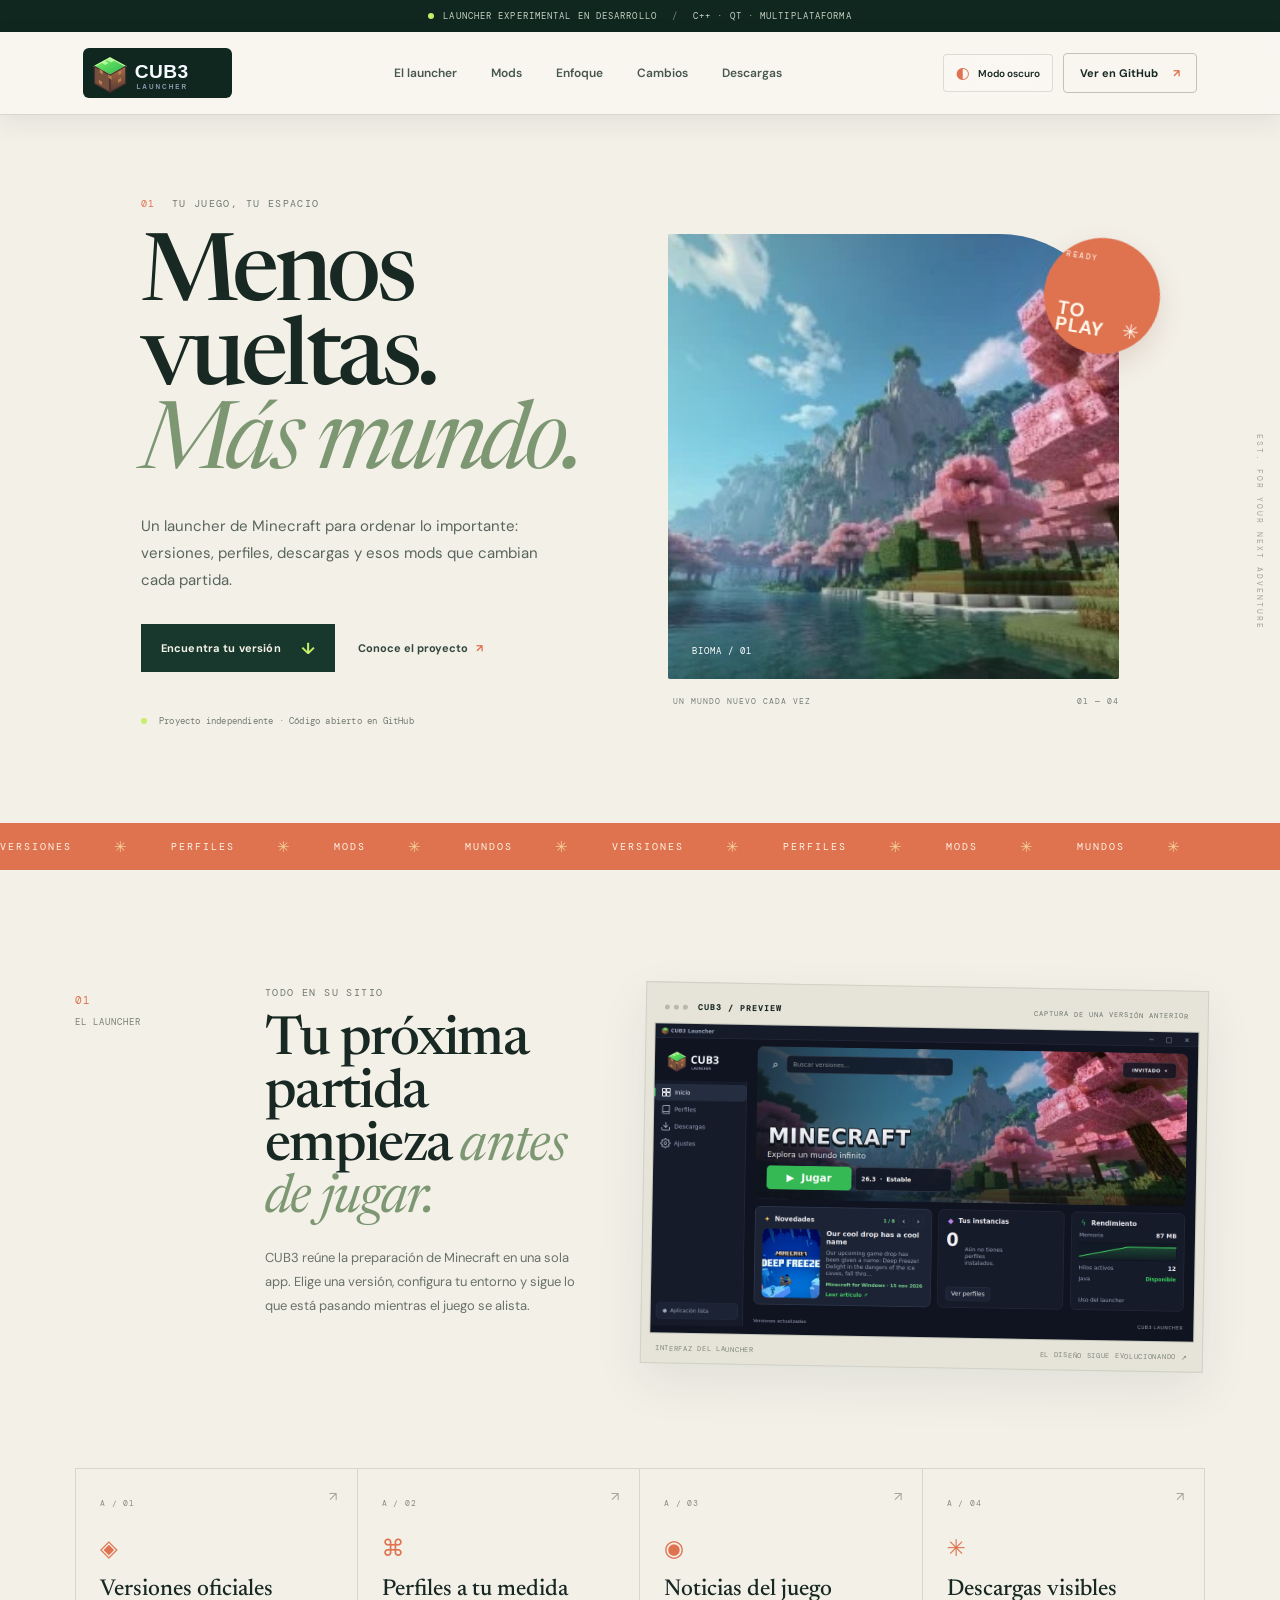
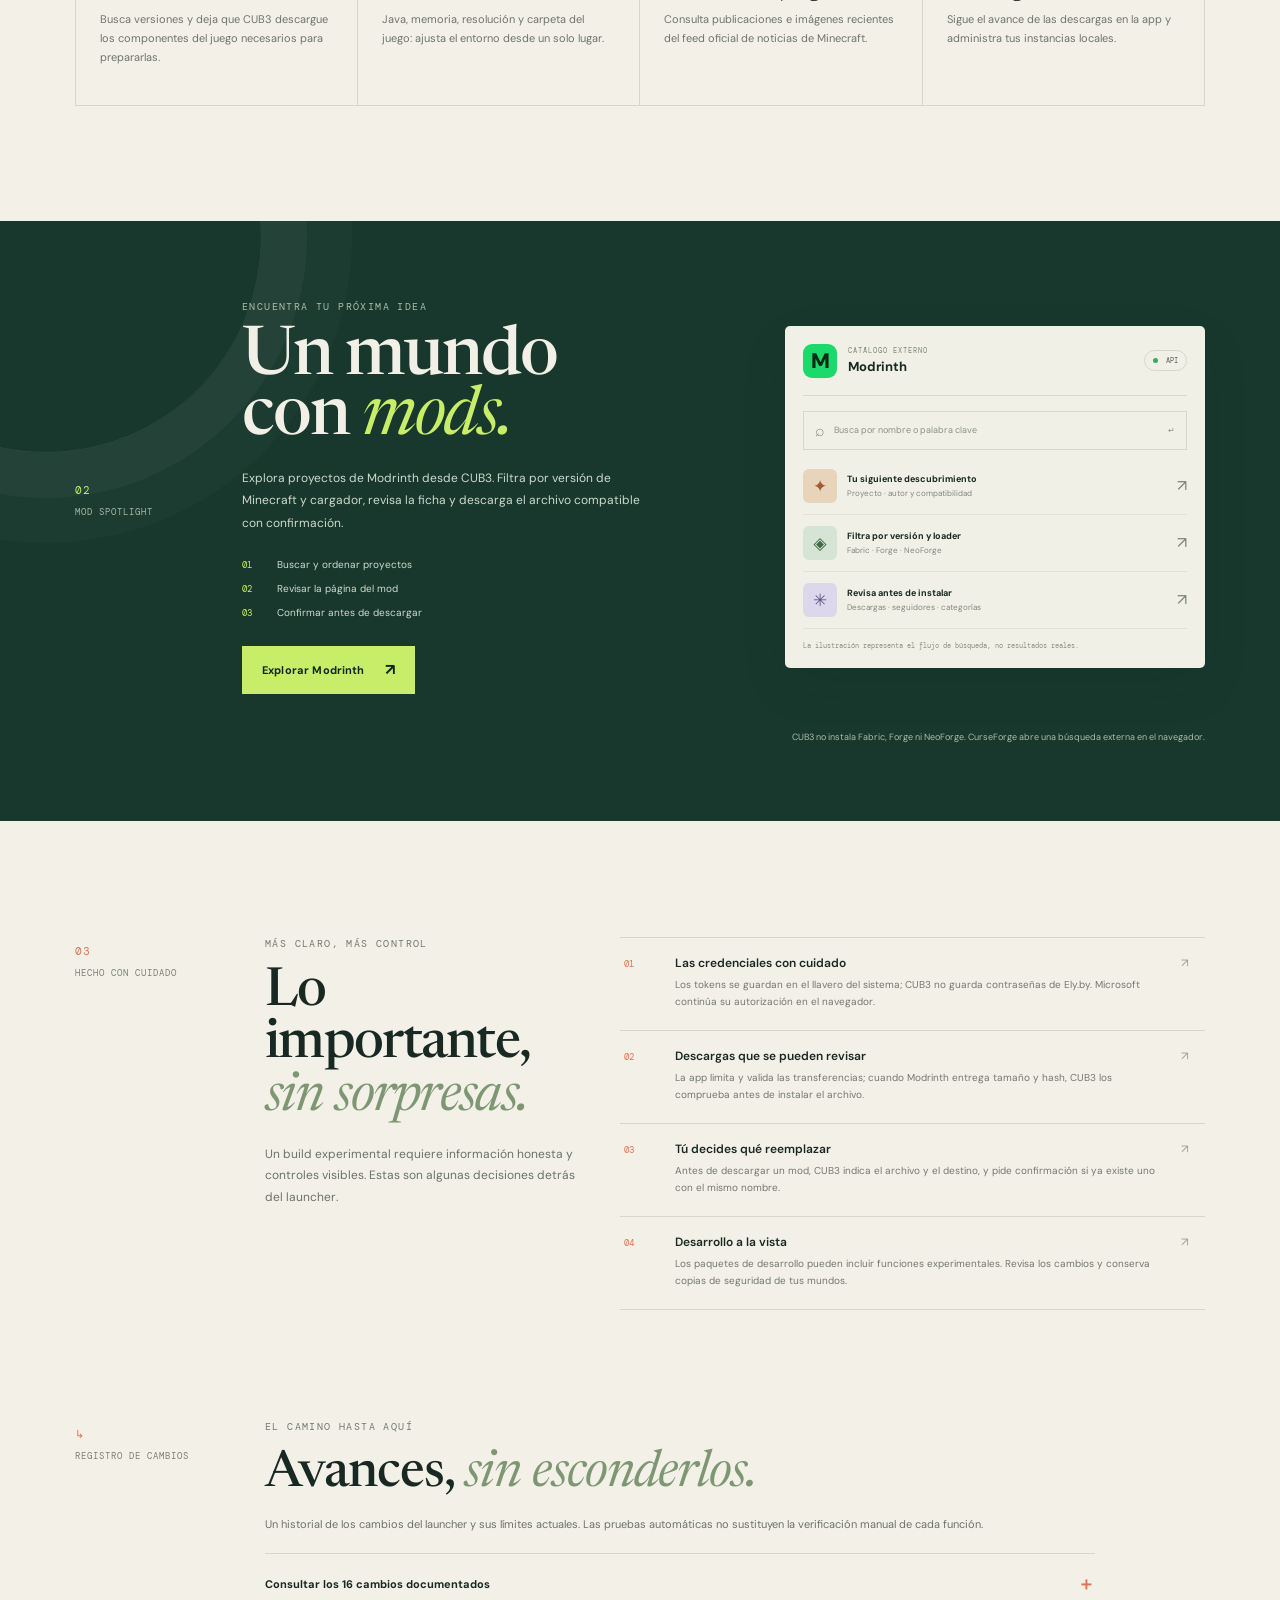
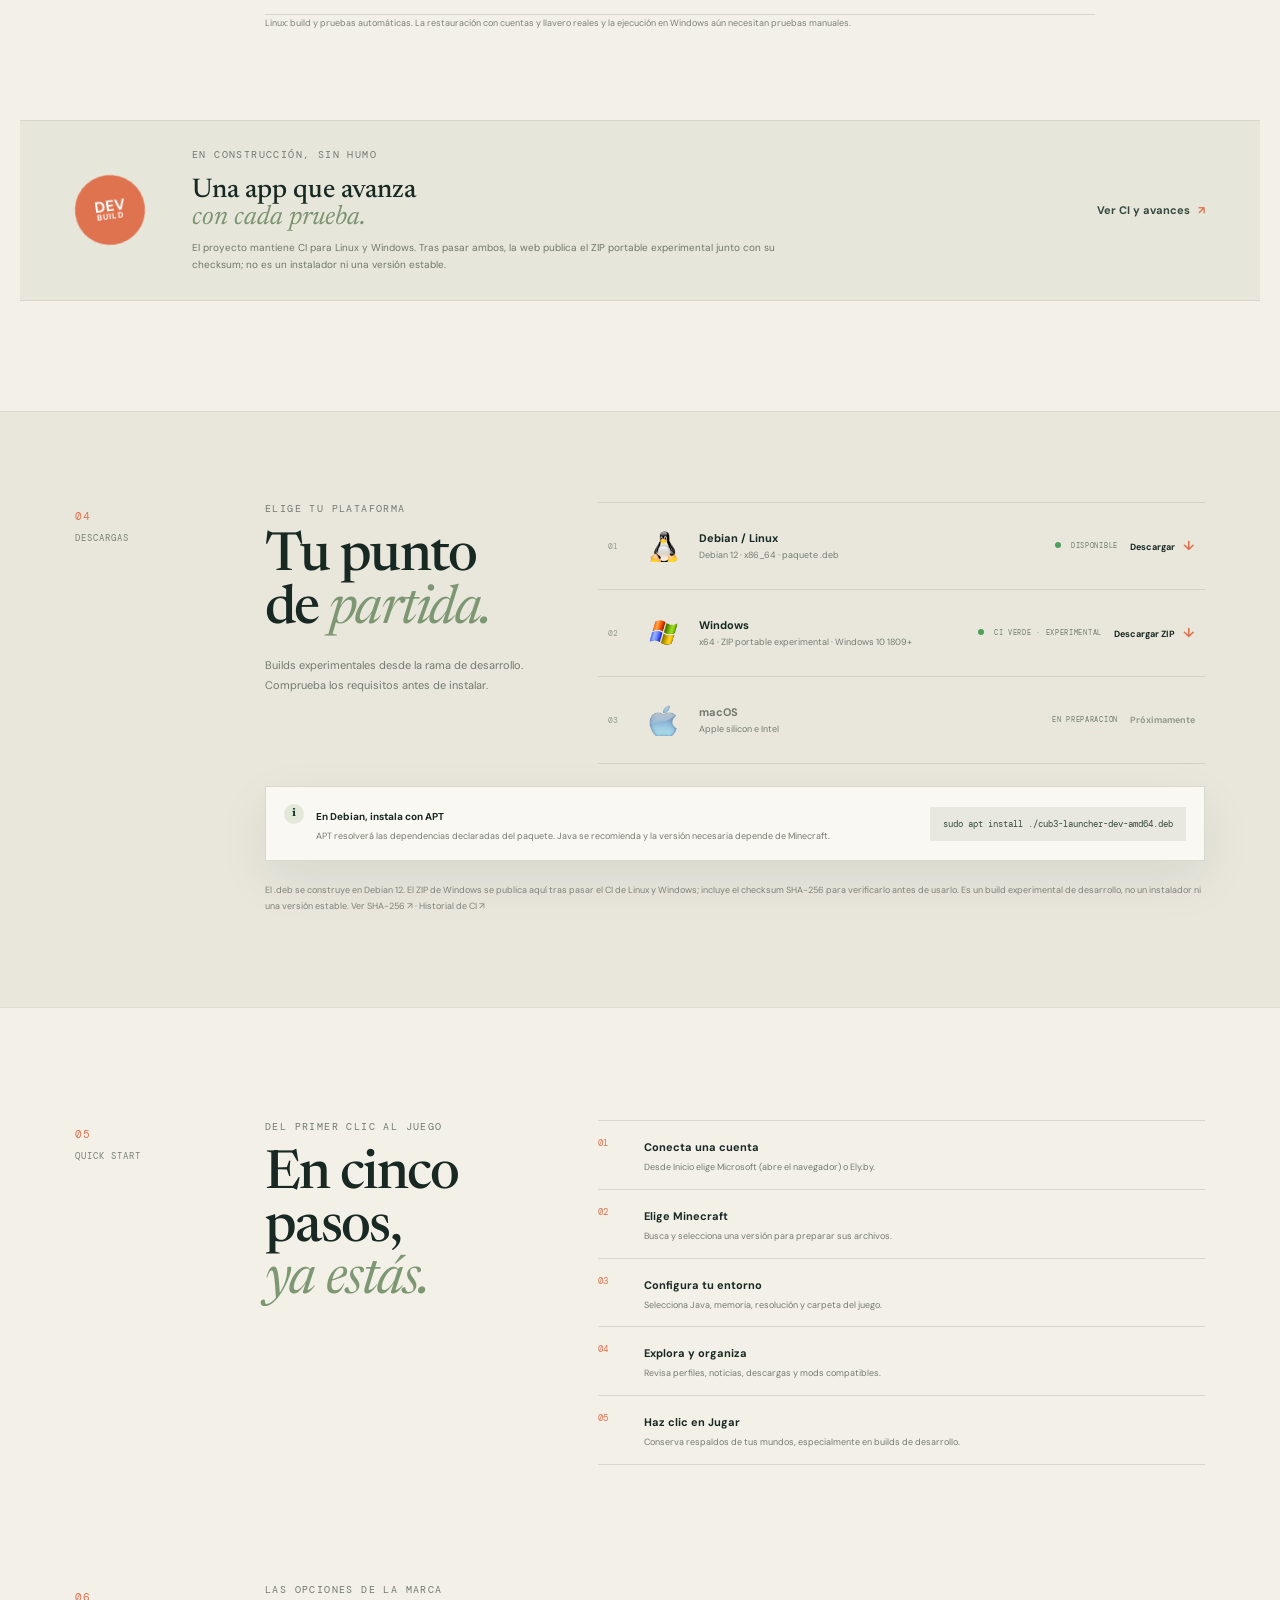
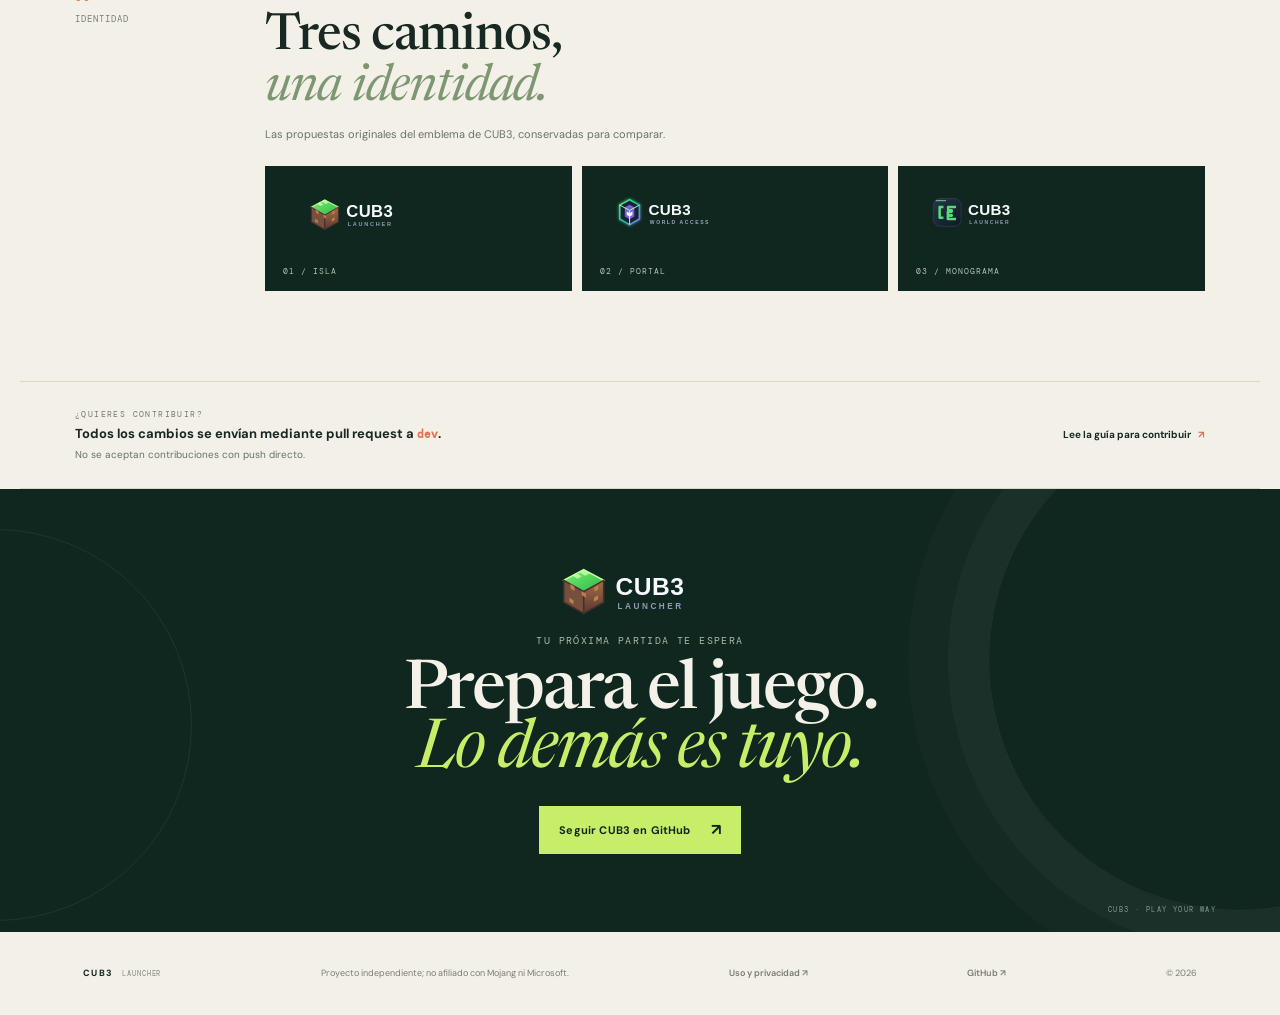
==== commit bb0bf788: "Clarify Windows build availability on website" ====
--- a/site/index.html
+++ b/site/index.html
@@ -166,7 +166,7 @@
     </section>
 
     <section class="release-band section-shell">
-      <div class="release-stamp">DEV<br><span>BUILD</span></div><div><p class="eyebrow">EN CONSTRUCCIÓN, SIN HUMO</p><h2>Una app que avanza<br><em>con cada prueba.</em></h2><p>El proyecto mantiene CI para Linux y está desarrollando el paquete portable de Windows. La web muestra el estado real de las plataformas; un artefacto experimental no es una versión estable.</p></div><a class="text-link" href="https://github.com/CRISTOP-bot/cub3-launcher/actions">Ver CI y avances <span aria-hidden="true">↗</span></a>
+      <div class="release-stamp">DEV<br><span>BUILD</span></div><div><p class="eyebrow">EN CONSTRUCCIÓN, SIN HUMO</p><h2>Una app que avanza<br><em>con cada prueba.</em></h2><p>El proyecto mantiene CI para Linux y Windows. Tras pasar ambos, la web publica el ZIP portable experimental junto con su checksum; no es un instalador ni una versión estable.</p></div><a class="text-link" href="https://github.com/CRISTOP-bot/cub3-launcher/actions">Ver CI y avances <span aria-hidden="true">↗</span></a>
     </section>
 
     <section class="downloads-section" id="descargas">
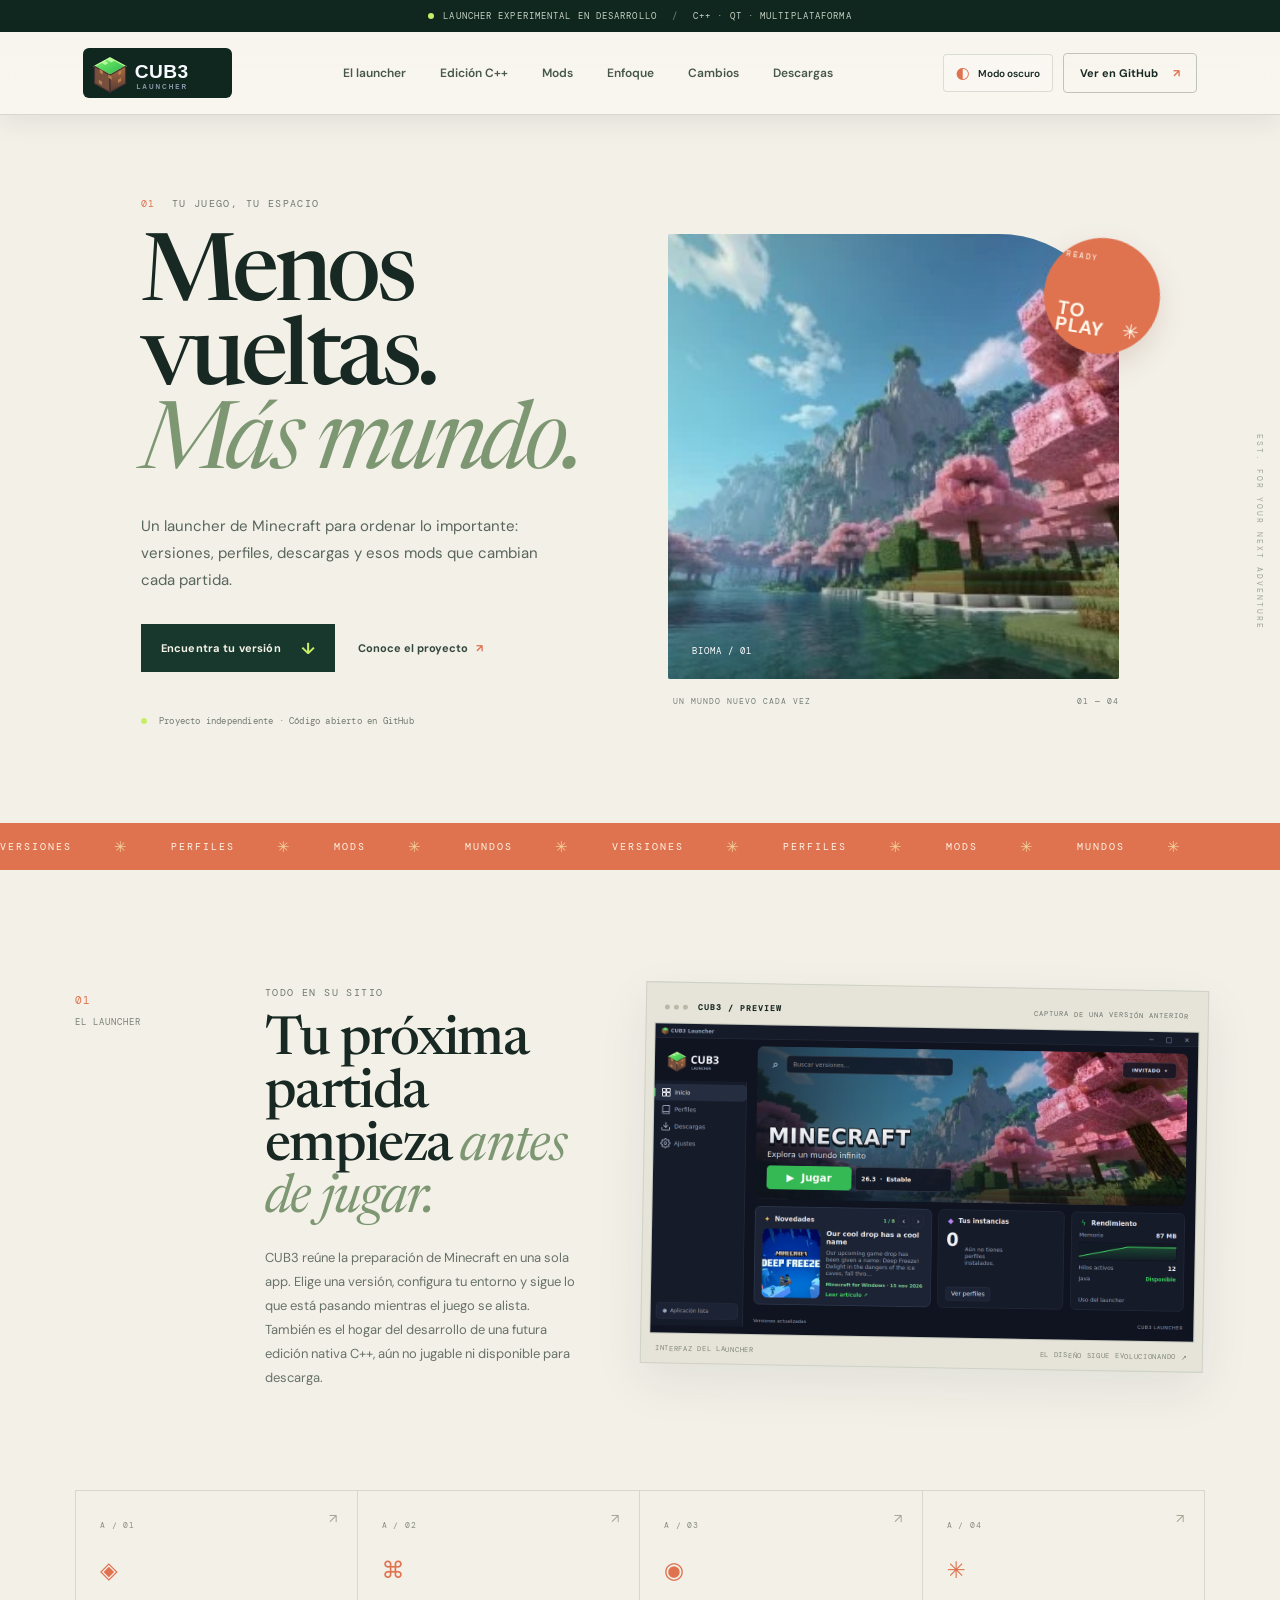
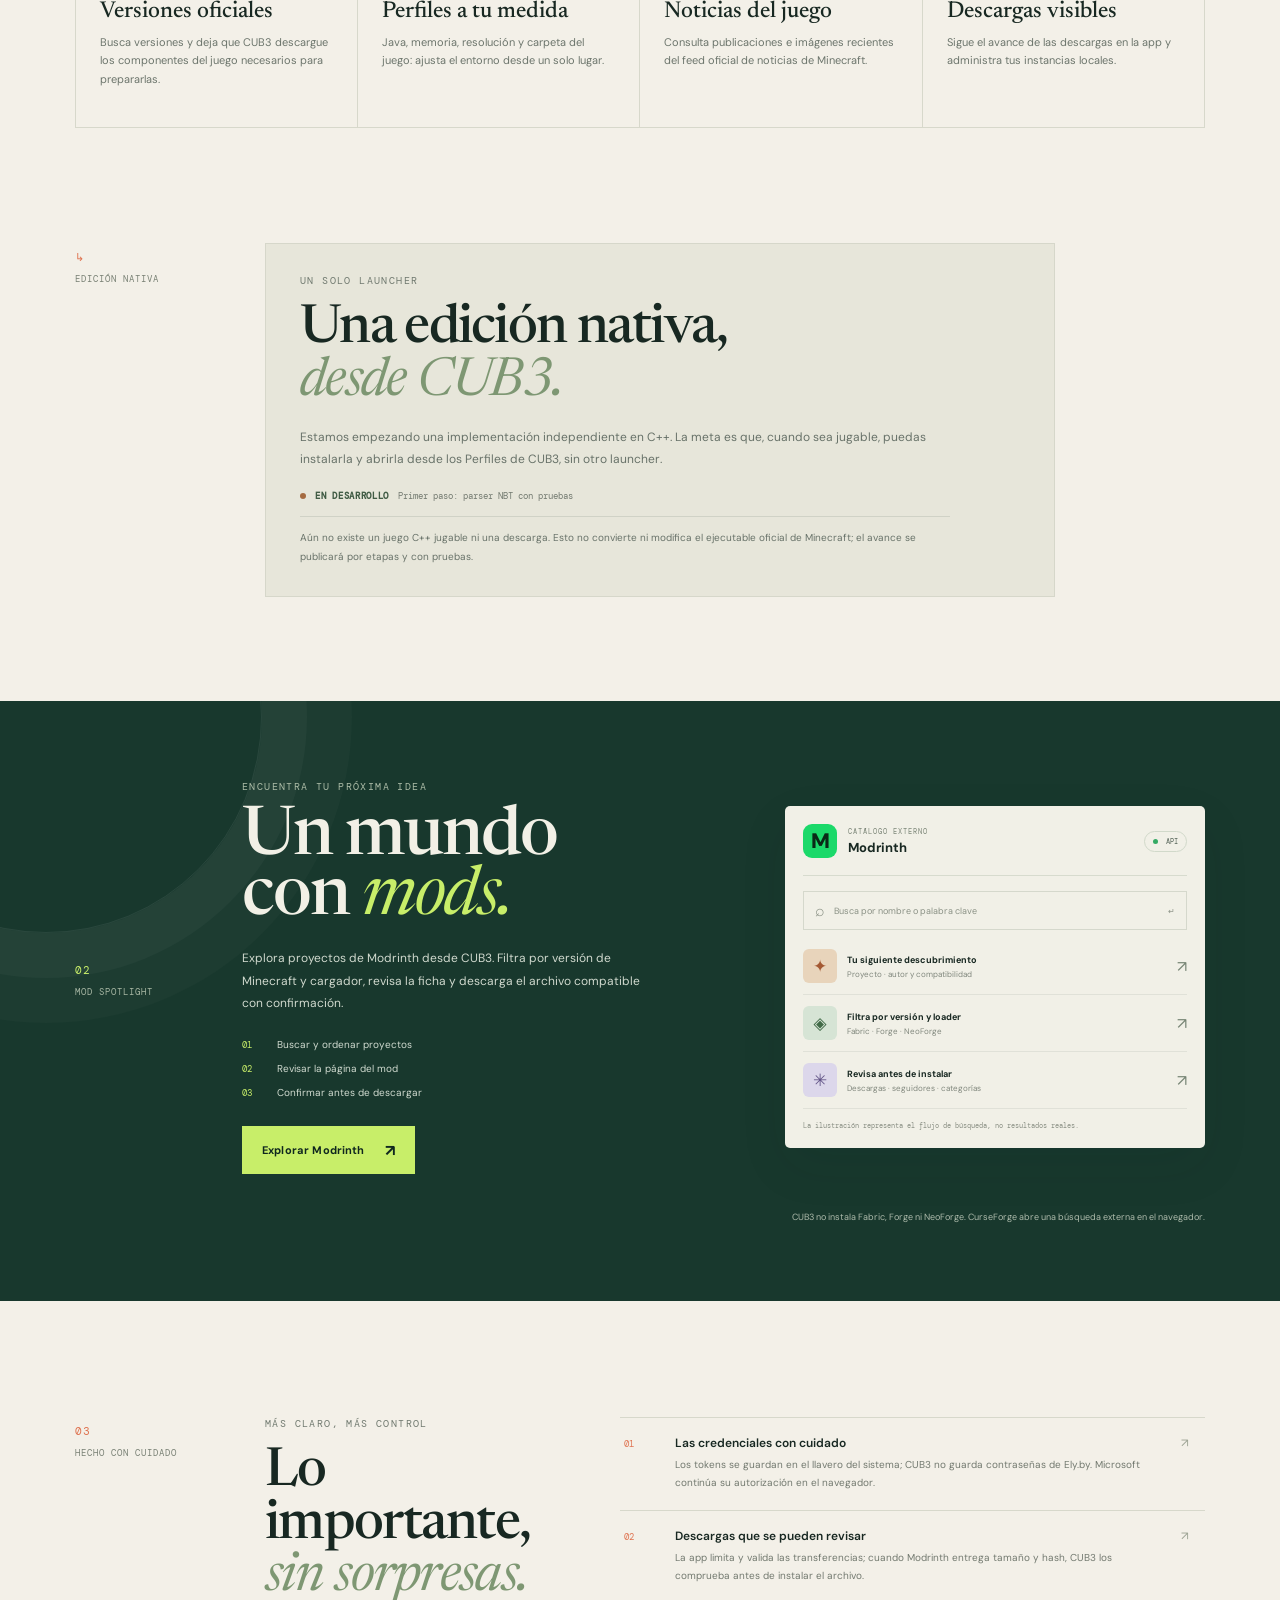
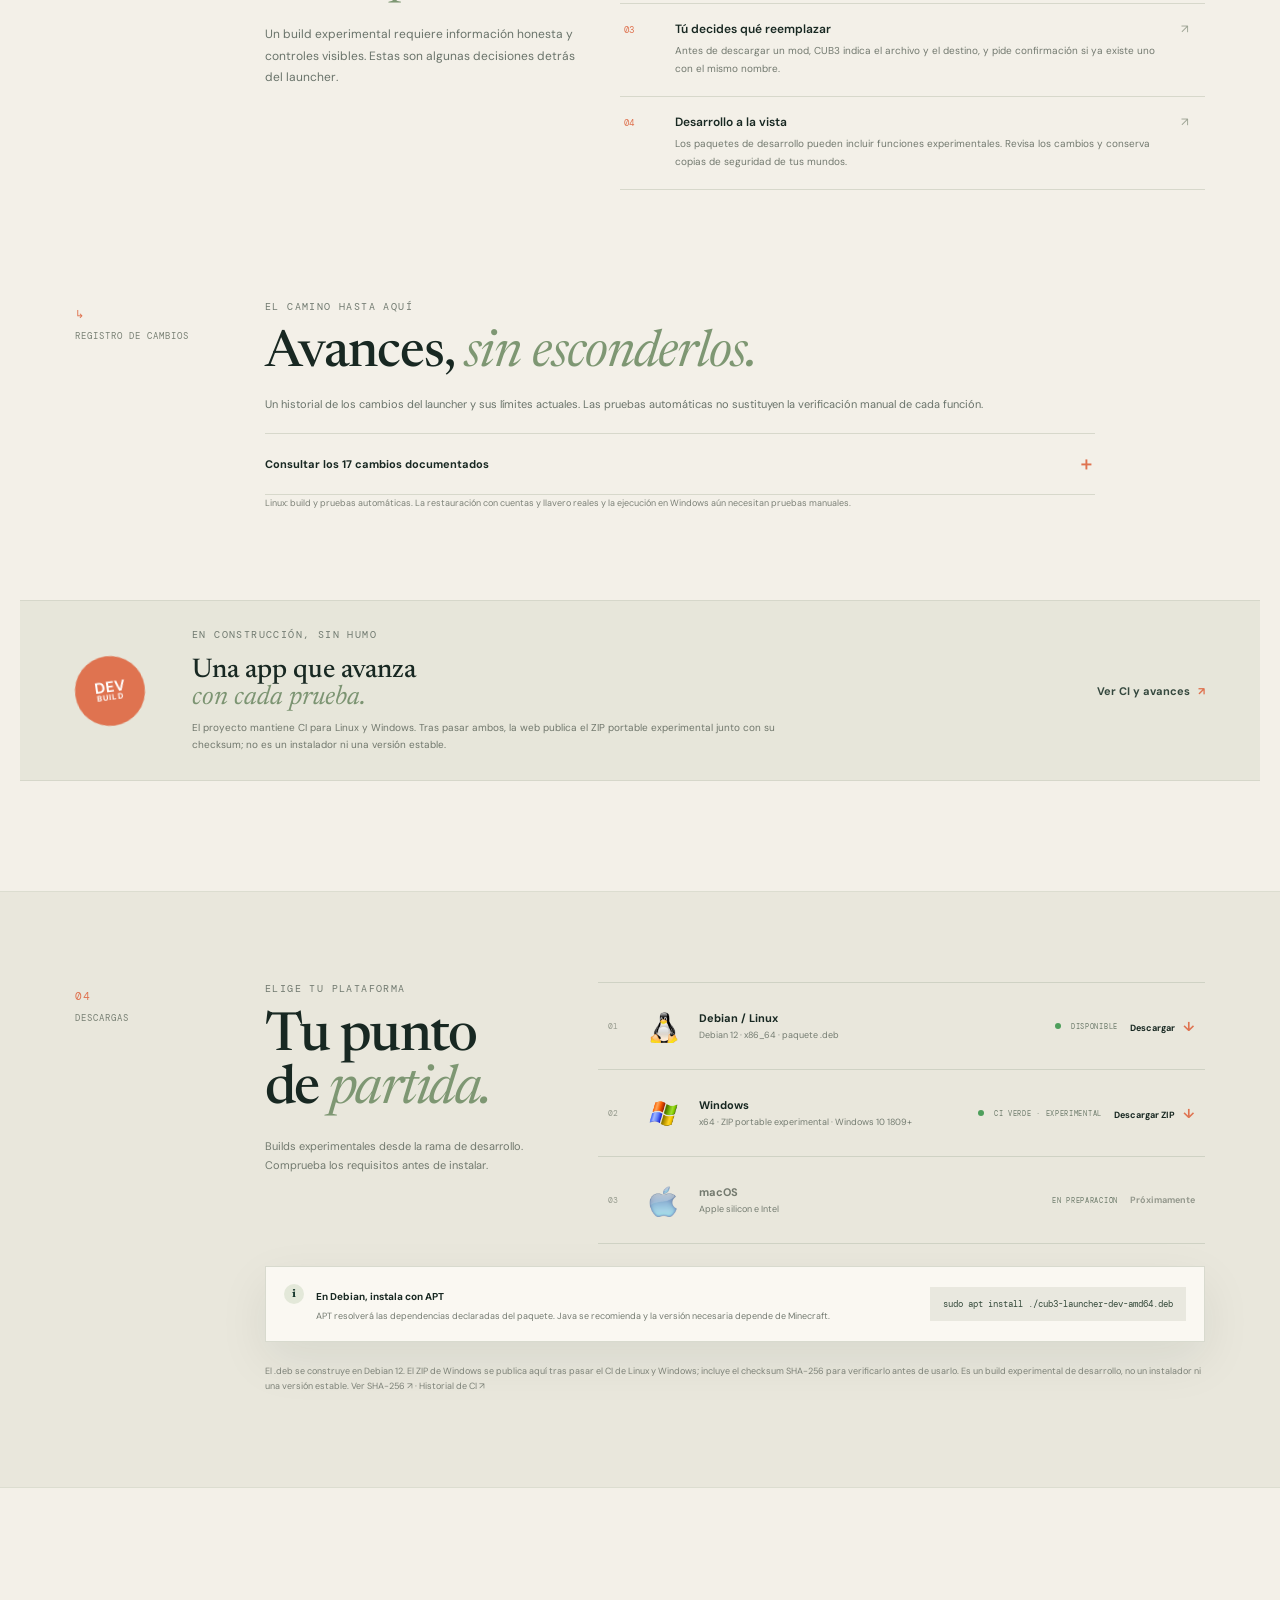
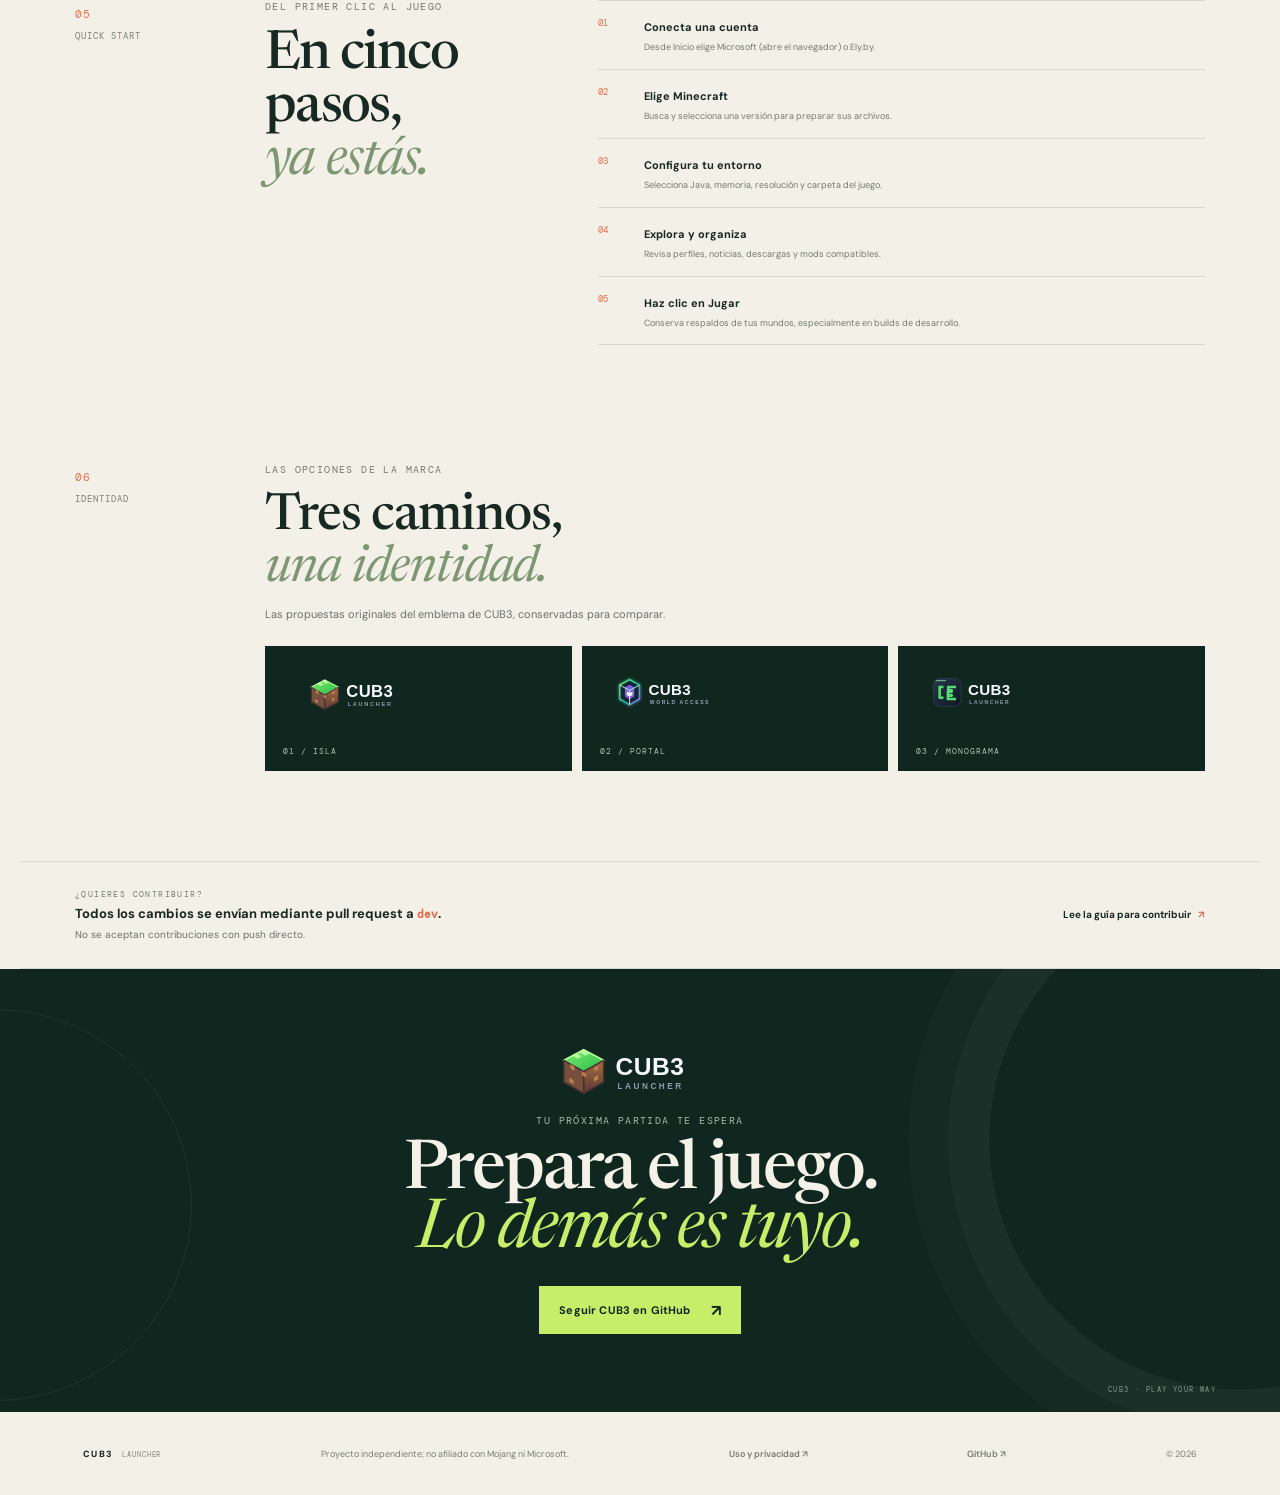
==== commit 4b0f7228: "Document native C++ edition on website" ====
--- a/site/index.html
+++ b/site/index.html
@@ -14,9 +14,9 @@
       document.documentElement.dataset.theme = theme;
     })();
   </script>
-  <meta name="description" content="CUB3 es un launcher de Minecraft independiente para preparar versiones, administrar tus ajustes y explorar mods de Modrinth.">
+  <meta name="description" content="CUB3 es un launcher independiente de Minecraft. La futura edición nativa C++ está en desarrollo y aún no tiene juego descargable.">
   <meta property="og:title" content="CUB3 — Prepara tu próxima partida">
-  <meta property="og:description" content="Versiones, perfiles, mods y ajustes de Minecraft reunidos en CUB3 Launcher.">
+  <meta property="og:description" content="Versiones, perfiles y mods de Minecraft en CUB3. La edición nativa C++ está en desarrollo, aún sin descarga.">
   <meta property="og:type" content="website">
   <meta property="og:url" content="https://cristop-bot.github.io/cub3-launcher/">
   <meta property="og:image" content="https://cristop-bot.github.io/cub3-launcher/assets/cherry-grove.png">
@@ -28,14 +28,14 @@
   <link rel="preconnect" href="https://fonts.googleapis.com">
   <link rel="preconnect" href="https://fonts.gstatic.com" crossorigin>
   <link href="https://fonts.googleapis.com/css2?family=DM+Mono:wght@400;500&family=DM+Sans:wght@400;500;600;700;800&family=Newsreader:opsz,wght@6..72,400;6..72,500;6..72,600&display=swap" rel="stylesheet">
-  <link rel="stylesheet" href="styles.css?v=20261120-1">
+  <link rel="stylesheet" href="styles.css?v=20261120-2">
 </head>
 <body>
   <div class="announcement"><span class="announcement-dot"></span> LAUNCHER EXPERIMENTAL EN DESARROLLO <span class="announcement-sep">/</span> C++ · QT · MULTIPLATAFORMA</div>
   <header class="site-header">
     <a class="wordmark" href="#inicio" aria-label="CUB3, inicio"><img class="brand-logo" src="assets/logos/cub3-logo-01-island.svg" alt="" width="136" height="44"></a>
     <nav class="main-nav" aria-label="Navegación principal">
-      <a href="#launcher">El launcher</a><a href="#mods">Mods</a><a href="#seguridad">Enfoque</a><a href="#fixes">Cambios</a><a href="#descargas">Descargas</a>
+      <a href="#launcher">El launcher</a><a href="#cpp-edition">Edición C++</a><a href="#mods">Mods</a><a href="#seguridad">Enfoque</a><a href="#fixes">Cambios</a><a href="#descargas">Descargas</a>
     </nav>
     <div class="header-actions"><button class="theme-toggle" type="button" aria-label="Cambiar a modo oscuro" aria-pressed="false"><span class="theme-icon" aria-hidden="true">◐</span><span class="theme-label">Modo oscuro</span></button><a class="header-link" href="https://github.com/CRISTOP-bot/cub3-launcher">Ver en GitHub <span aria-hidden="true">↗</span></a></div>
   </header>
@@ -61,7 +61,7 @@
 
     <section class="intro section-shell" id="caracteristicas">
       <div class="section-index"><span>01</span><span>EL LAUNCHER</span></div>
-      <div class="intro-body" id="launcher"><p class="eyebrow">TODO EN SU SITIO</p><h2>Tu próxima partida<br>empieza <em>antes de jugar.</em></h2><p class="intro-text">CUB3 reúne la preparación de Minecraft en una sola app. Elige una versión, configura tu entorno y sigue lo que está pasando mientras el juego se alista.</p></div>
+      <div class="intro-body" id="launcher"><p class="eyebrow">TODO EN SU SITIO</p><h2>Tu próxima partida<br>empieza <em>antes de jugar.</em></h2><p class="intro-text">CUB3 reúne la preparación de Minecraft en una sola app. Elige una versión, configura tu entorno y sigue lo que está pasando mientras el juego se alista. También es el hogar del desarrollo de una futura edición nativa C++, aún no jugable ni disponible para descarga.</p></div>
       <figure class="app-shot"><div class="shot-top"><span><i></i><i></i><i></i></span><b>CUB3 / PREVIEW</b><span class="shot-label">CAPTURA DE UNA VERSIÓN ANTERIOR</span></div><img src="assets/launcher-preview.png" alt="Captura de una versión anterior de CUB3 Launcher" loading="lazy"><figcaption><span>INTERFAZ DEL LAUNCHER</span><span>EL DISEÑO SIGUE EVOLUCIONANDO ↗</span></figcaption></figure>
     </section>
 
@@ -70,6 +70,17 @@
       <article class="feature-block"><span class="feature-number">A / 02</span><div class="feature-icon">⌘</div><h3>Perfiles a tu medida</h3><p>Java, memoria, resolución y carpeta del juego: ajusta el entorno desde un solo lugar.</p><span class="feature-arrow">↗</span></article>
       <article class="feature-block"><span class="feature-number">A / 03</span><div class="feature-icon">◉</div><h3>Noticias del juego</h3><p>Consulta publicaciones e imágenes recientes del feed oficial de noticias de Minecraft.</p><span class="feature-arrow">↗</span></article>
       <article class="feature-block"><span class="feature-number">A / 04</span><div class="feature-icon">✳</div><h3>Descargas visibles</h3><p>Sigue el avance de las descargas en la app y administra tus instancias locales.</p><span class="feature-arrow">↗</span></article>
+    </section>
+
+    <section class="native-edition section-shell" id="cpp-edition" aria-labelledby="native-edition-title">
+      <div class="section-index"><span>↳</span><span>EDICIÓN NATIVA</span></div>
+      <div class="native-edition-content">
+        <p class="eyebrow">UN SOLO LAUNCHER</p>
+        <h2 id="native-edition-title">Una edición nativa,<br><em>desde CUB3.</em></h2>
+        <p>Estamos empezando una implementación independiente en C++. La meta es que, cuando sea jugable, puedas instalarla y abrirla desde los Perfiles de CUB3, sin otro launcher.</p>
+        <div class="native-status"><span class="status-led" aria-hidden="true"></span><strong>EN DESARROLLO</strong><span>Primer paso: parser NBT con pruebas</span></div>
+        <p class="native-disclaimer">Aún no existe un juego C++ jugable ni una descarga. Esto no convierte ni modifica el ejecutable oficial de Minecraft; el avance se publicará por etapas y con pruebas.</p>
+      </div>
     </section>
 
     <section class="mods-section" id="mods">
@@ -95,7 +106,7 @@
     <section class="change-history section-shell" id="fixes">
       <div class="section-index"><span>↳</span><span>REGISTRO DE CAMBIOS</span></div>
       <div class="change-history-content"><p class="eyebrow">EL CAMINO HASTA AQUÍ</p><h2>Avances, <em>sin esconderlos.</em></h2><p>Un historial de los cambios del launcher y sus límites actuales. Las pruebas automáticas no sustituyen la verificación manual de cada función.</p>
-      <details class="change-details"><summary>Consultar los 16 cambios documentados <span>＋</span></summary>
+      <details class="change-details"><summary>Consultar los 17 cambios documentados <span>＋</span></summary>
       <div class="fixes-list">
         <article class="fix-row">
           <span class="fix-number">01</span>
@@ -160,6 +171,10 @@
         <article class="fix-row">
           <span class="fix-number">16</span>
           <div><h3>Explorador de mods con Modrinth</h3><p><b>Ahora</b> · la búsqueda presenta fichas con descripción, autor, categorías, descargas y seguidores; puedes filtrar por Minecraft y cargador, ordenar resultados de Modrinth y abrir la página del proyecto antes de confirmar la descarga. CurseForge sigue como búsqueda externa.</p></div>
+        </article>
+        <article class="fix-row">
+          <span class="fix-number">17</span>
+          <div><h3>Edición nativa C++ integrada al proyecto CUB3</h3><p><b>Ahora</b> · comenzó la base técnica con un parser NBT y pruebas automatizadas. El objetivo es que CUB3 administre la instalación y el arranque de una futura edición nativa desde Perfiles. Todavía no hay juego jugable ni descarga; no se modifica el cliente oficial.</p></div>
         </article>
       </div>
       </details><p class="change-note">Linux: build y pruebas automáticas. La restauración con cuentas y llavero reales y la ejecución en Windows aún necesitan pruebas manuales.</p></div>
--- a/site/styles.css
+++ b/site/styles.css
@@ -78,3 +78,16 @@
 
 /* Contribution policy callout */
 .contribute-note{max-width:1240px;margin:0 auto;padding:27px 55px;display:flex;align-items:center;justify-content:space-between;gap:24px;border-top:1px solid var(--line);border-bottom:1px solid var(--line)}.contribute-note>div{display:grid;gap:6px}.contribute-note .eyebrow{margin:0;font-size:8px}.contribute-note strong{font-size:13px}.contribute-note span{font-size:10px;color:var(--text-muted)}.contribute-note code{font:600 11px var(--mono);color:var(--clay)}.contribute-note>a{font-size:10px;font-weight:700;white-space:nowrap}.contribute-note>a b{margin-left:5px;color:var(--clay)}:root[data-theme="dark"] .contribute-note{border-color:var(--line)}@media(max-width:700px){.contribute-note{padding:23px 22px;display:grid;gap:15px}.contribute-note strong{font-size:12px}.contribute-note span{font-size:9px}}
+
+/* Native C++ edition status callout */
+.native-edition{display:grid;grid-template-columns:150px 1fr;gap:40px;padding-top:0;padding-bottom:104px}
+.native-edition-content{max-width:790px;padding:30px 34px;background:#e7e6da;border:1px solid #d6d7ca;position:relative}
+.native-edition h2{font:500 clamp(38px,4.2vw,59px)/.98 var(--display);letter-spacing:-1.7px;margin:0 0 17px}
+.native-edition h2 em{font-style:italic;color:#7e9773}
+.native-edition-content>p:not(.eyebrow){max-width:650px;color:#687269;font-size:12px;line-height:1.85;margin:0 0 16px}
+.native-status{display:flex;align-items:center;gap:9px;margin:20px 0 14px;color:#415c45;font:9px var(--mono);letter-spacing:.7px}
+.native-status .status-led{background:#a56b41;margin:0}
+.native-status span:last-child{color:#737a70;letter-spacing:0}
+.native-disclaimer{padding-top:12px;border-top:1px solid #d0d2c6;font-size:10px!important;margin-bottom:0!important}
+@media(max-width:1000px){.native-edition{grid-template-columns:105px 1fr;gap:24px}}
+@media(max-width:700px){.native-edition{grid-template-columns:1fr;gap:18px;padding-bottom:66px}.native-edition-content{padding:22px 18px}.native-edition h2{font-size:45px}.native-edition-content>p:not(.eyebrow){font-size:11px}.native-status{align-items:flex-start;flex-wrap:wrap;font-size:8px}.native-status span:last-child{flex-basis:100%;padding-left:15px}}
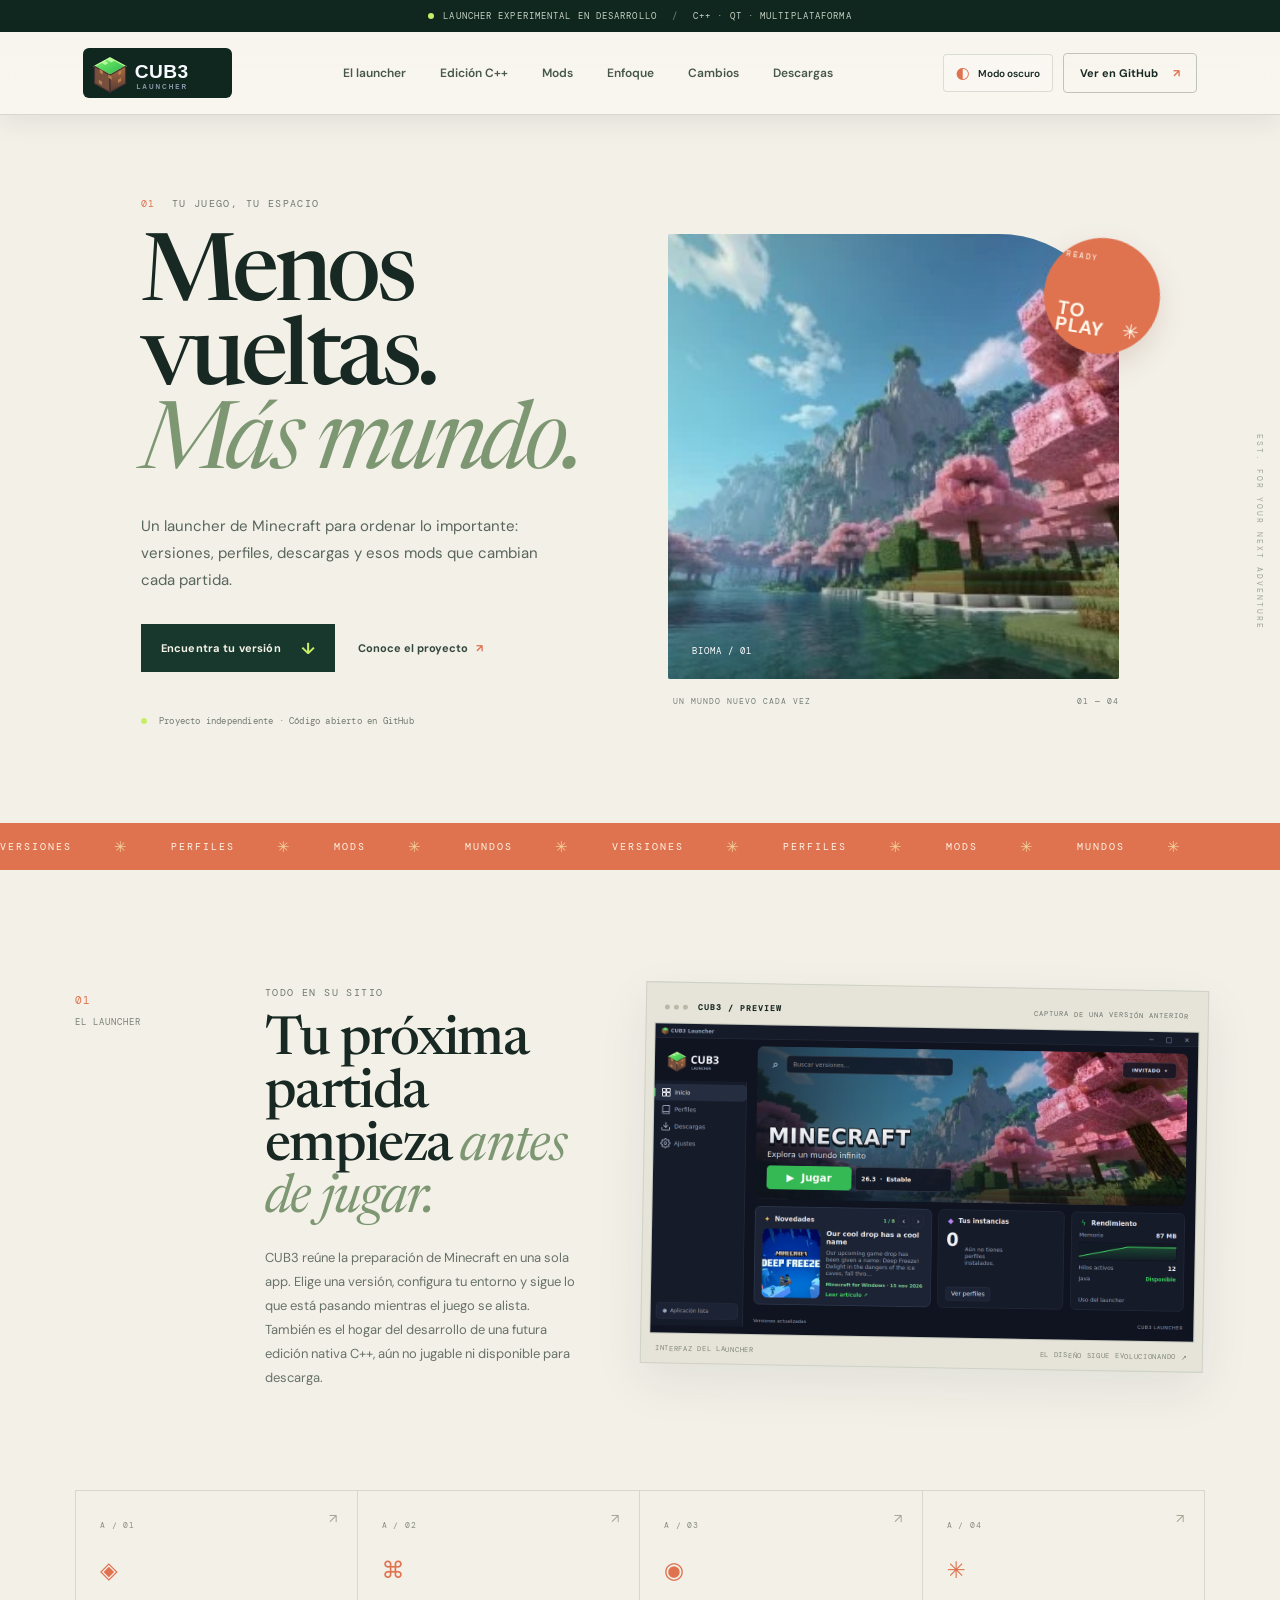
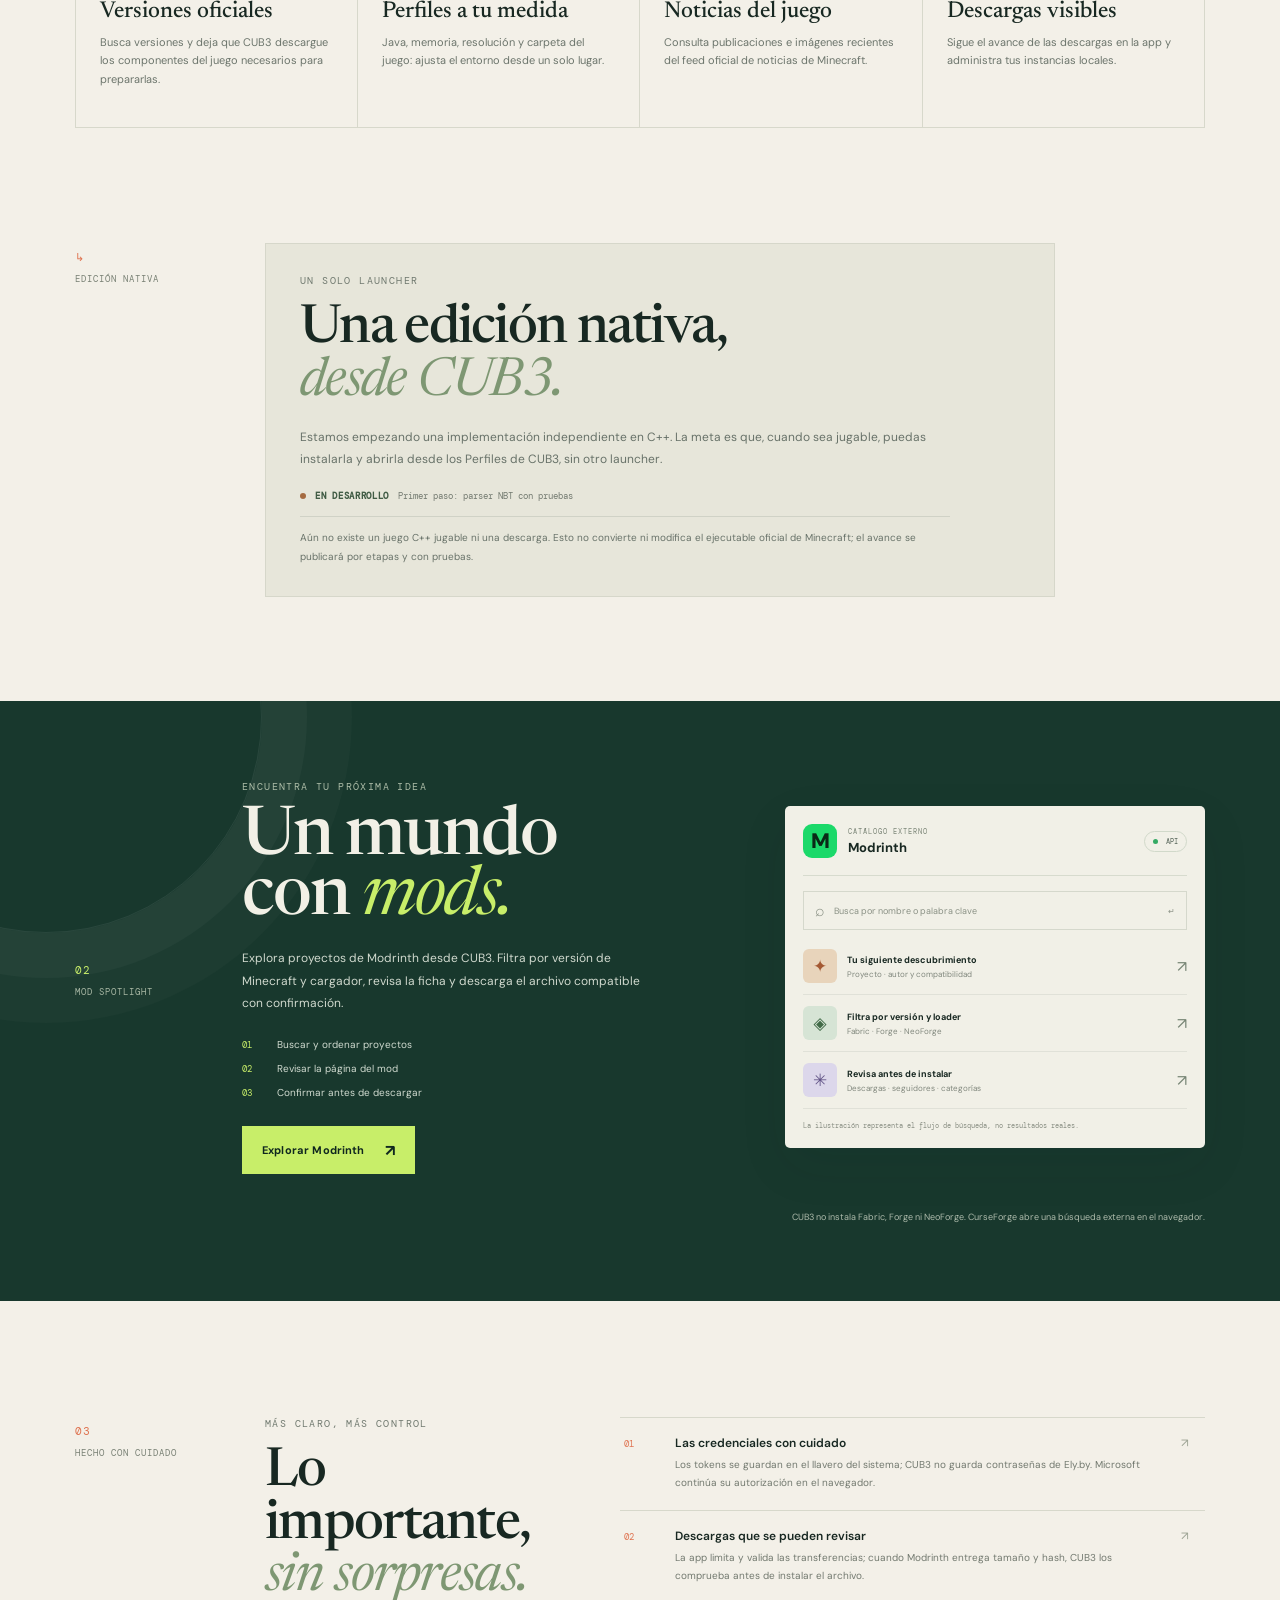
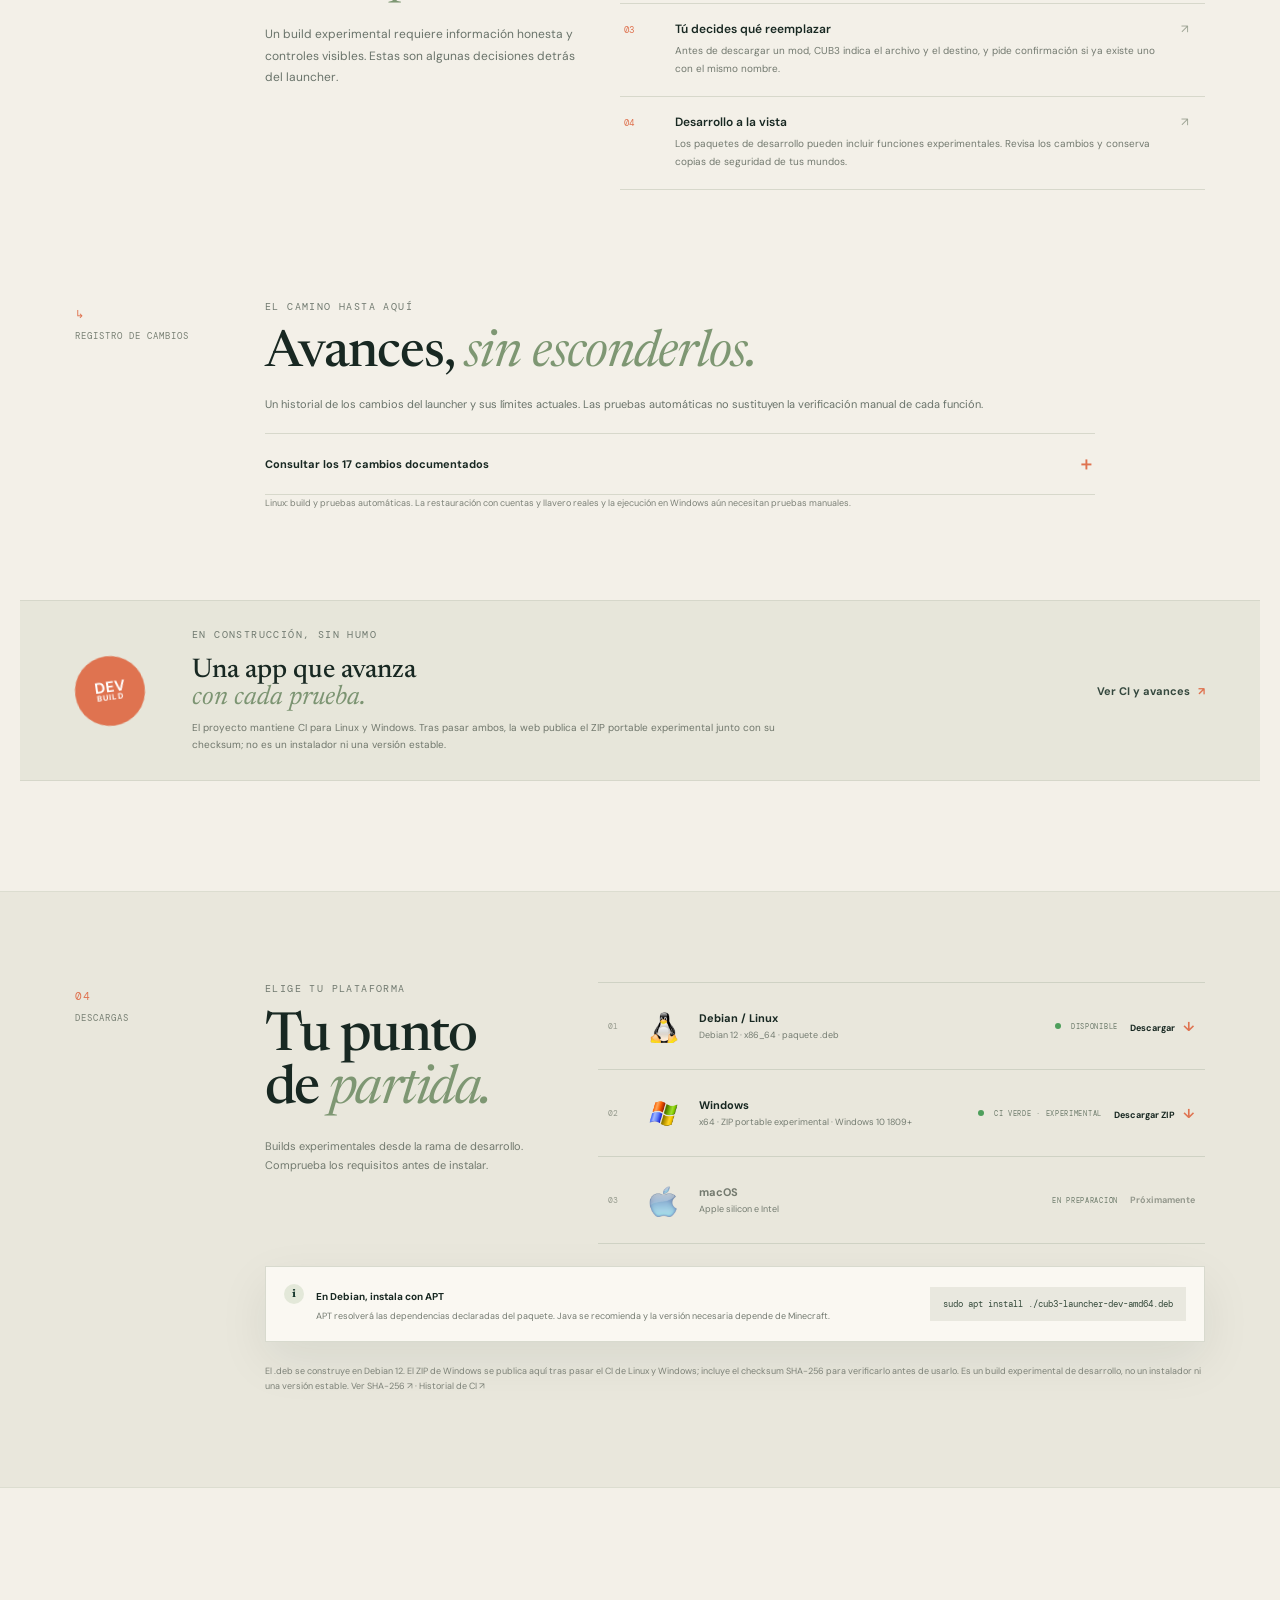
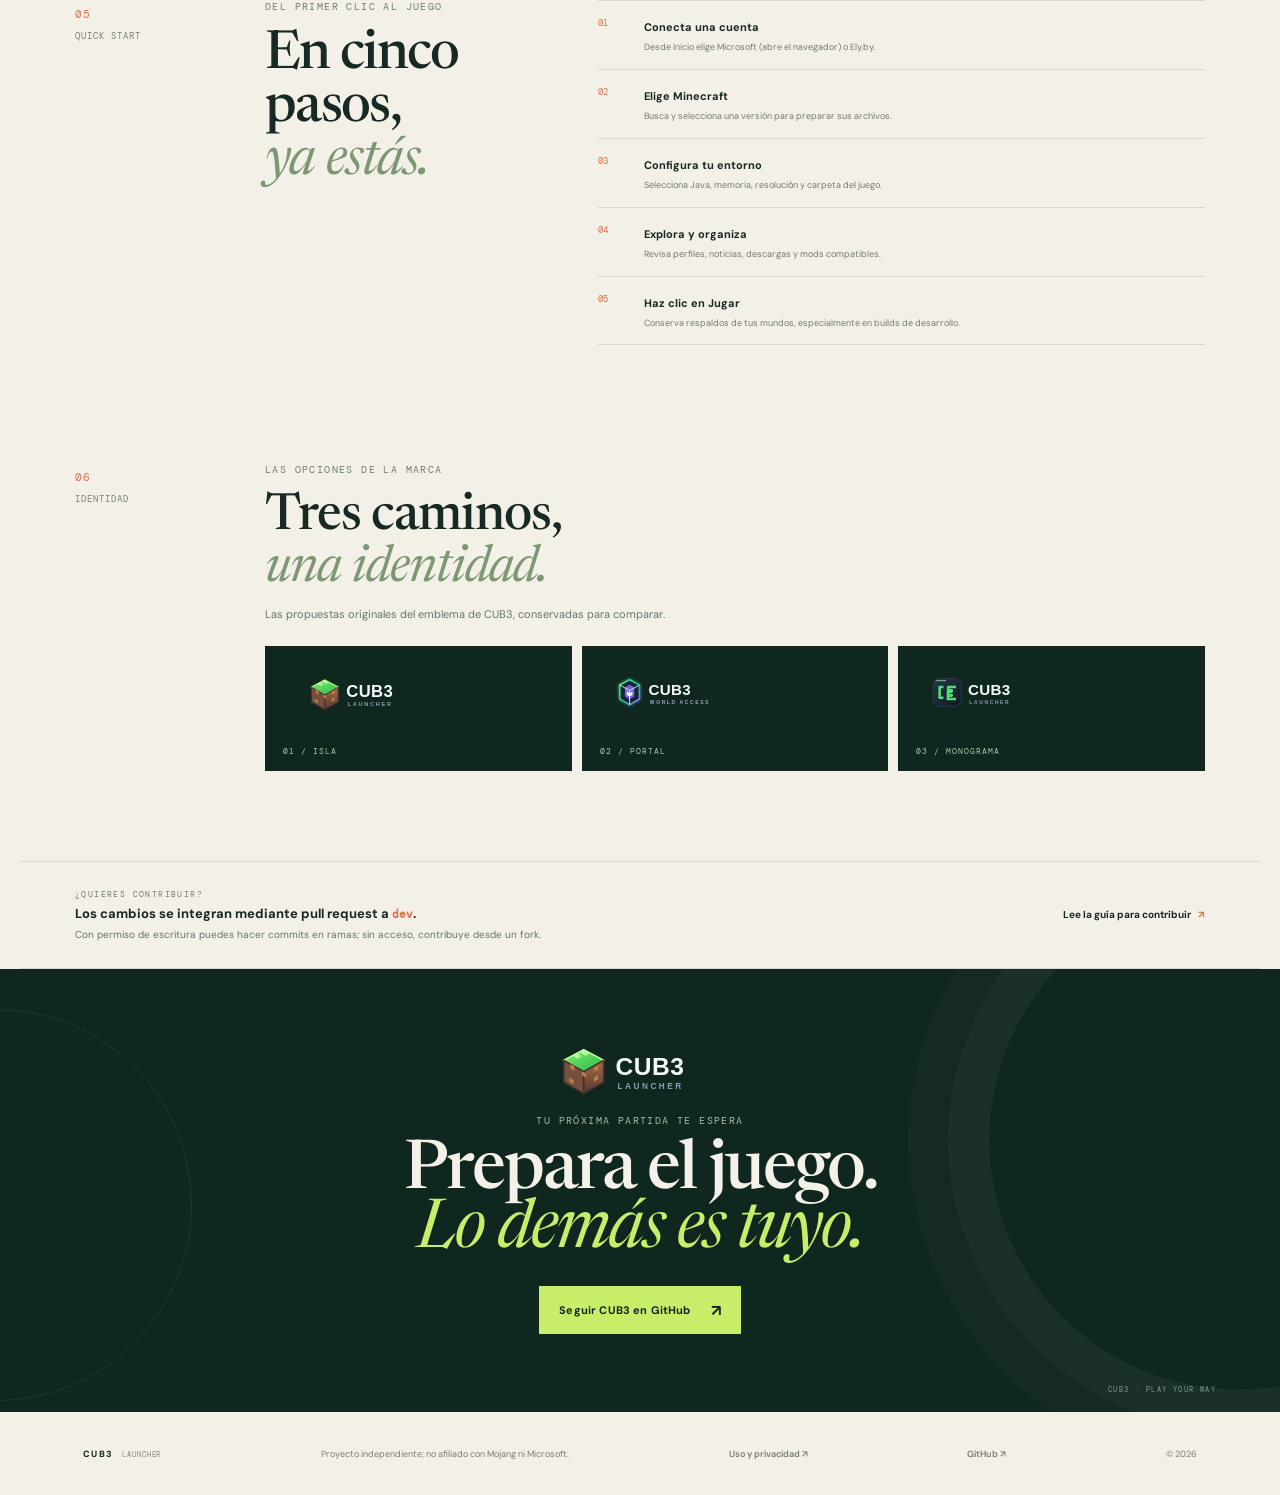
==== commit 886e3680: "Rebase Anvil reader and contributor guidance on dev" ====
--- a/site/index.html
+++ b/site/index.html
@@ -199,7 +199,7 @@
     <section class="quickstart section-shell" id="guia"><div class="section-index"><span>05</span><span>QUICK START</span></div><div class="quickstart-head"><p class="eyebrow">DEL PRIMER CLIC AL JUEGO</p><h2>En cinco pasos,<br><em>ya estás.</em></h2></div><ol class="steps"><li><span>01</span><div><strong>Conecta una cuenta</strong><p>Desde Inicio elige Microsoft (abre el navegador) o Ely.by.</p></div></li><li><span>02</span><div><strong>Elige Minecraft</strong><p>Busca y selecciona una versión para preparar sus archivos.</p></div></li><li><span>03</span><div><strong>Configura tu entorno</strong><p>Selecciona Java, memoria, resolución y carpeta del juego.</p></div></li><li><span>04</span><div><strong>Explora y organiza</strong><p>Revisa perfiles, noticias, descargas y mods compatibles.</p></div></li><li><span>05</span><div><strong>Haz clic en Jugar</strong><p>Conserva respaldos de tus mundos, especialmente en builds de desarrollo.</p></div></li></ol></section>
 
     <section class="identity-history section-shell" id="identidad"><div class="section-index"><span>06</span><span>IDENTIDAD</span></div><div><p class="eyebrow">LAS OPCIONES DE LA MARCA</p><h2>Tres caminos,<br><em>una identidad.</em></h2><p>Las propuestas originales del emblema de CUB3, conservadas para comparar.</p><div class="identity-choices"><figure><img src="assets/logos/cub3-logo-01-island.svg" alt="Propuesta de logo CUB3 Isla"><figcaption>01 / ISLA</figcaption></figure><figure><img src="assets/logos/cub3-logo-02-portal.svg" alt="Propuesta de logo CUB3 Portal"><figcaption>02 / PORTAL</figcaption></figure><figure><img src="assets/logos/cub3-logo-03-monogram.svg" alt="Propuesta de logo CUB3 Monograma"><figcaption>03 / MONOGRAMA</figcaption></figure></div></div></section>
-    <section class="contribute-note" aria-label="Cómo contribuir"><div><p class="eyebrow">¿QUIERES CONTRIBUIR?</p><strong>Todos los cambios se envían mediante pull request a <code>dev</code>.</strong><span>No se aceptan contribuciones con push directo.</span></div><a href="https://github.com/CRISTOP-bot/cub3-launcher/blob/dev/CONTRIBUTING.md">Lee la guía para contribuir <b aria-hidden="true">↗</b></a></section>
+    <section class="contribute-note" aria-label="Cómo contribuir"><div><p class="eyebrow">¿QUIERES CONTRIBUIR?</p><strong>Los cambios se integran mediante pull request a <code>dev</code>.</strong><span>Con permiso de escritura puedes hacer commits en ramas; sin acceso, contribuye desde un fork.</span></div><a href="https://github.com/CRISTOP-bot/cub3-launcher/blob/dev/CONTRIBUTING.md">Lee la guía para contribuir <b aria-hidden="true">↗</b></a></section>
     <section class="closing"><img class="closing-logo" src="assets/logos/cub3-logo-01-island.svg" alt="CUB3 Launcher" width="174" height="56" loading="lazy"><p class="eyebrow eyebrow-light">TU PRÓXIMA PARTIDA TE ESPERA</p><h2>Prepara el juego.<br><em>Lo demás es tuyo.</em></h2><a class="button button-lime" href="https://github.com/CRISTOP-bot/cub3-launcher">Seguir CUB3 en GitHub <span aria-hidden="true">↗</span></a><div class="closing-decoration">CUB3 · PLAY YOUR WAY</div></section>
   </main>
 
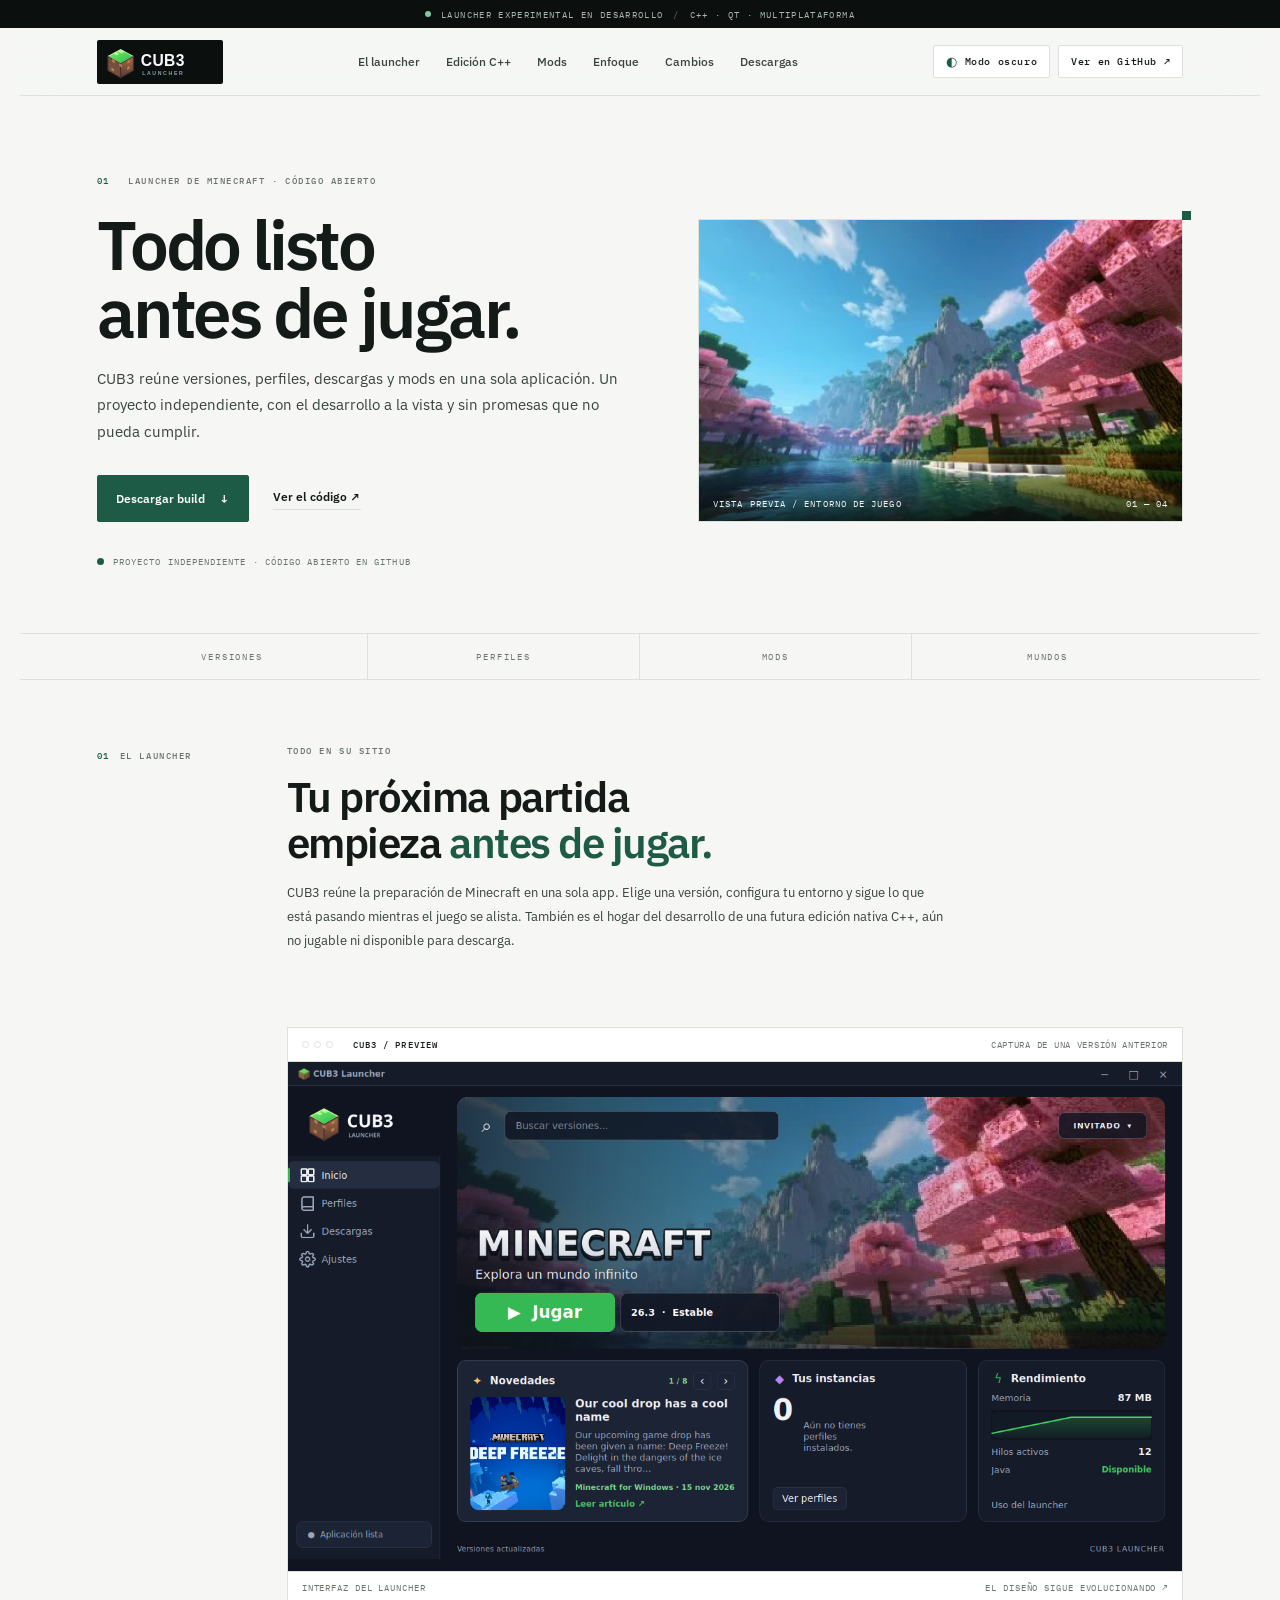
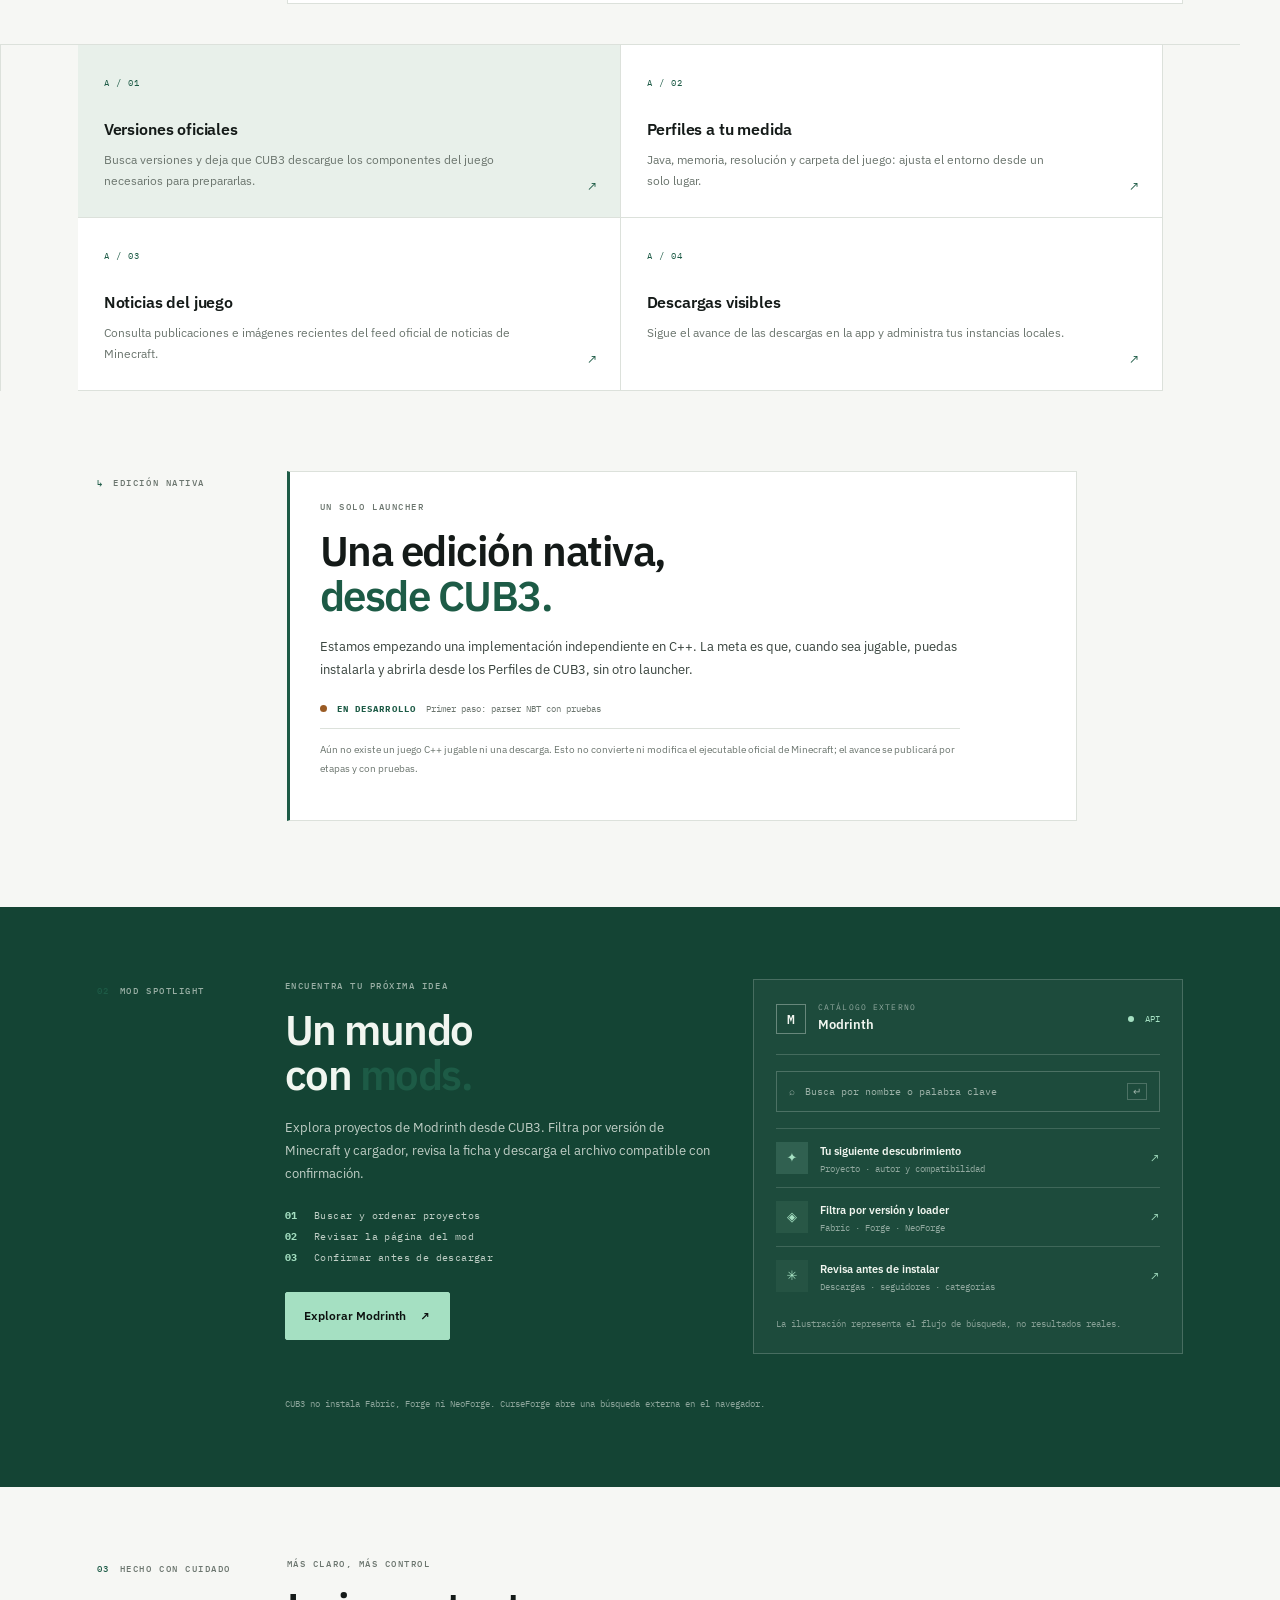
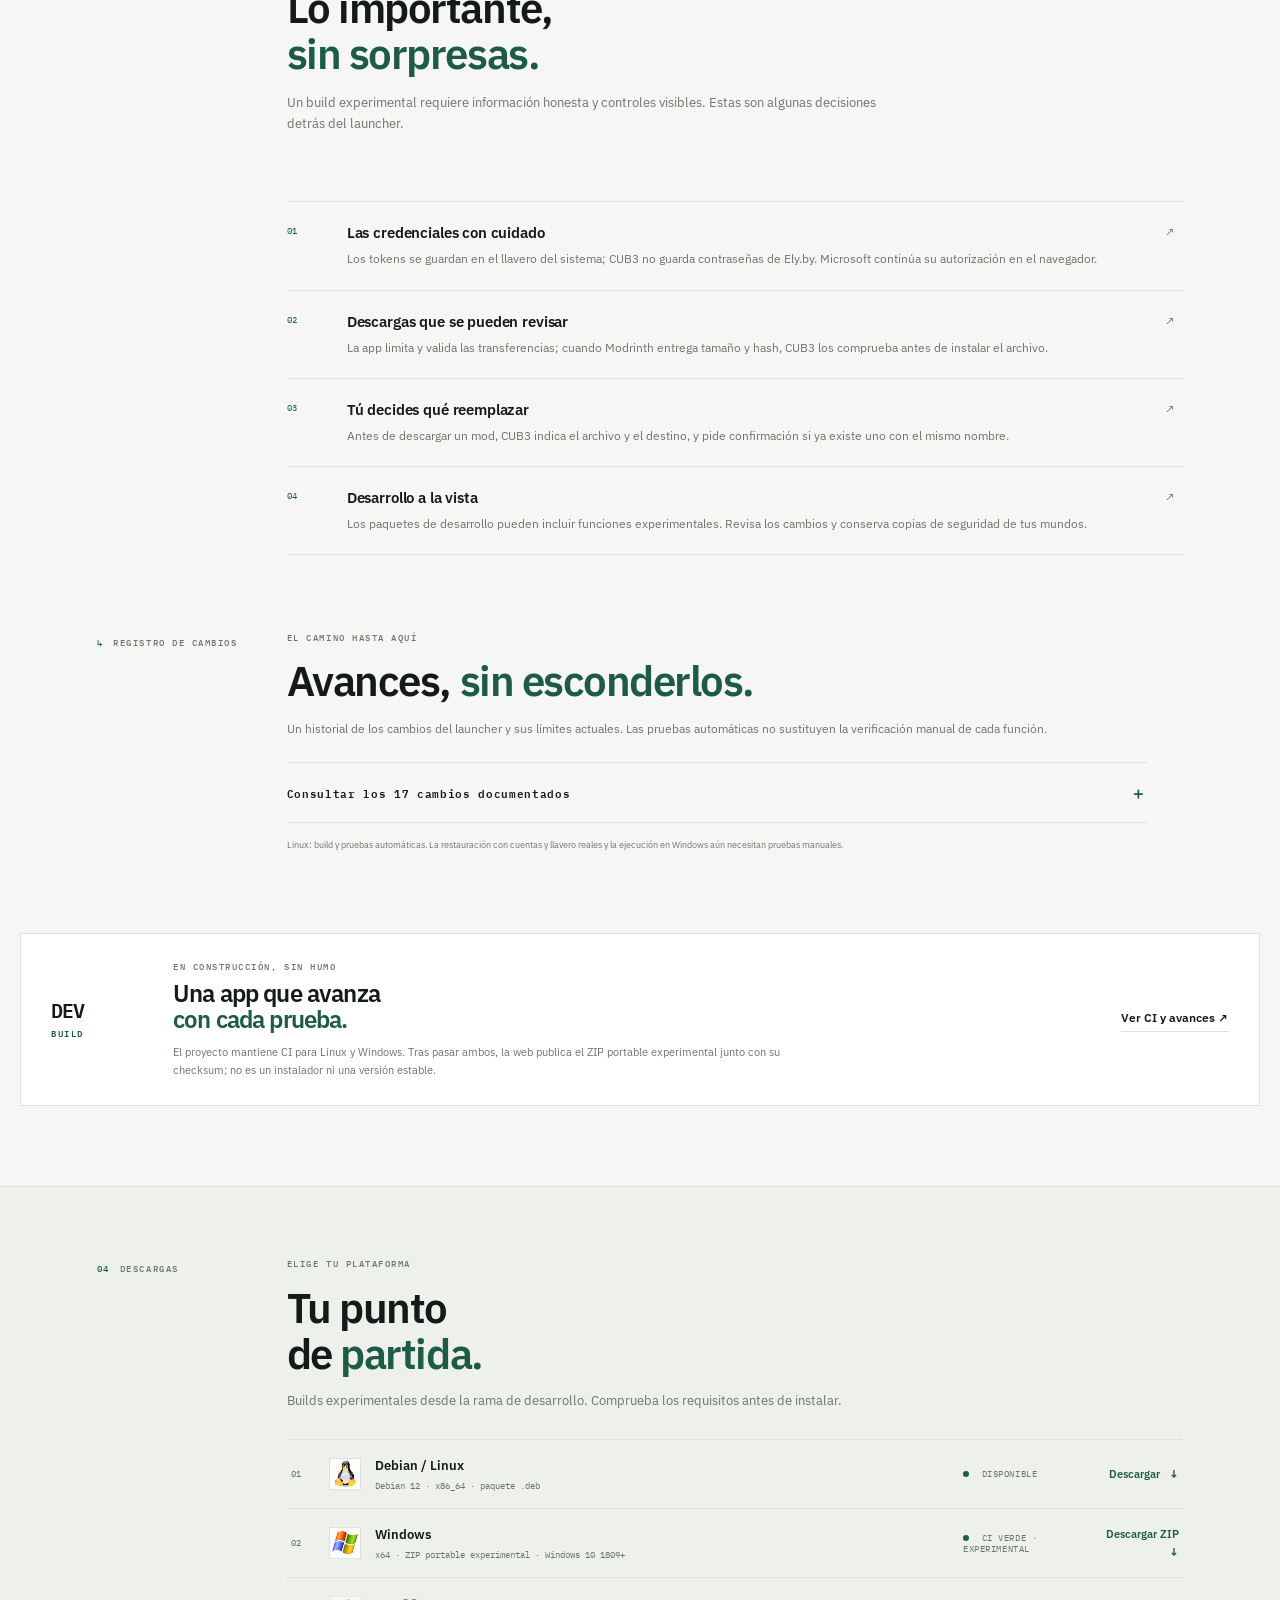
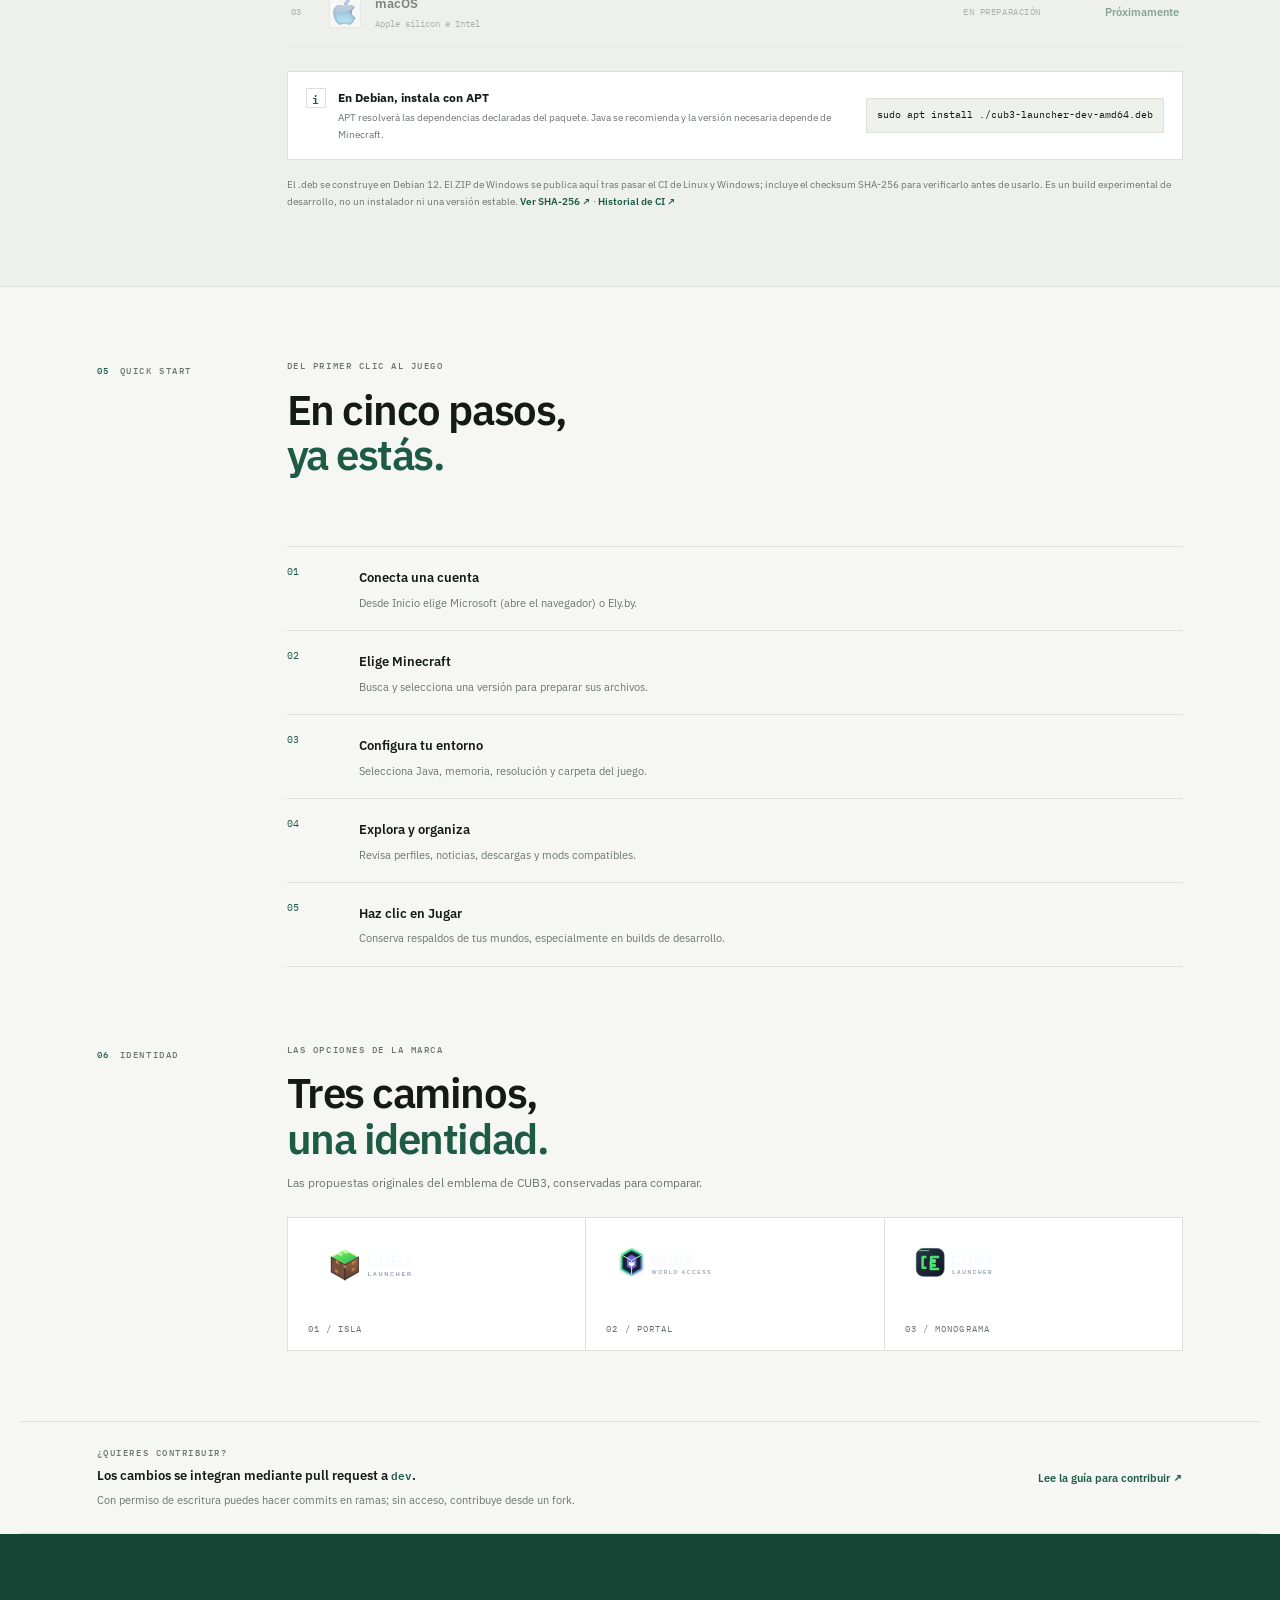
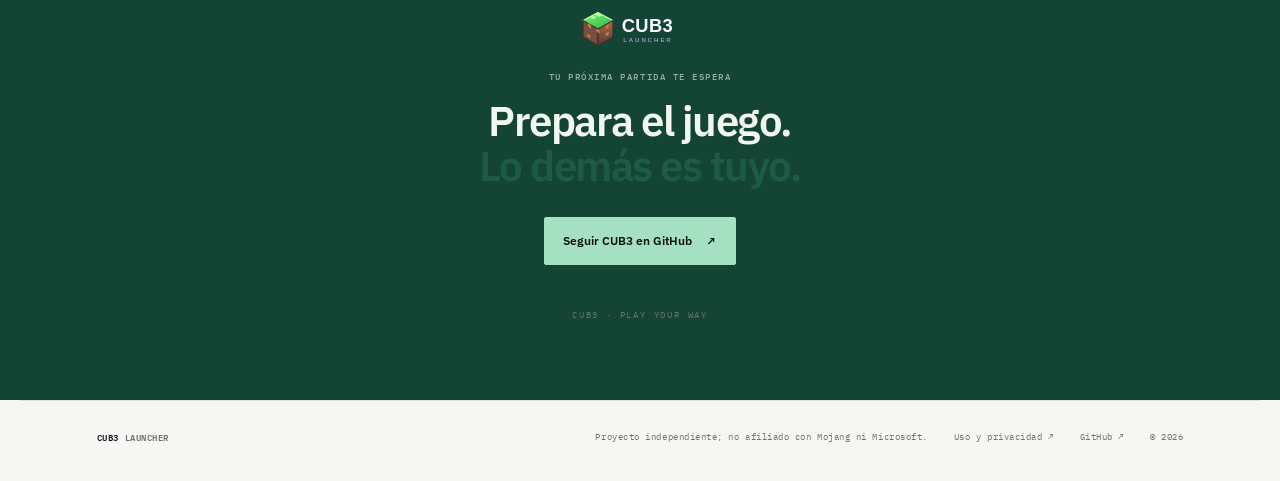
==== commit 6a1723bd: "Rediseñar el sitio con un sistema visual técnico y sobrio" ====
--- a/site/index.html
+++ b/site/index.html
@@ -3,7 +3,7 @@
 <head>
   <meta charset="utf-8">
   <meta name="viewport" content="width=device-width, initial-scale=1">
-  <meta name="theme-color" content="#f3f0e8">
+  <meta name="theme-color" content="#f6f7f4">
   <script>
     (() => {
       let theme = null;
@@ -15,20 +15,20 @@
     })();
   </script>
   <meta name="description" content="CUB3 es un launcher independiente de Minecraft. La futura edición nativa C++ está en desarrollo y aún no tiene juego descargable.">
-  <meta property="og:title" content="CUB3 — Prepara tu próxima partida">
+  <meta property="og:title" content="CUB3 Launcher — Prepara tu entorno de Minecraft">
   <meta property="og:description" content="Versiones, perfiles y mods de Minecraft en CUB3. La edición nativa C++ está en desarrollo, aún sin descarga.">
   <meta property="og:type" content="website">
-  <meta property="og:url" content="https://cristop-bot.github.io/cub3-launcher/">
-  <meta property="og:image" content="https://cristop-bot.github.io/cub3-launcher/assets/cherry-grove.png">
+  <meta property="og:url" content="https://cub3-launcher.vercel.app/">
+  <meta property="og:image" content="https://cub3-launcher.vercel.app/assets/cherry-grove.png">
   <meta property="og:image:alt" content="Paisaje de Minecraft con cerezos junto a un río">
   <meta name="twitter:card" content="summary_large_image">
-  <link rel="canonical" href="https://cristop-bot.github.io/cub3-launcher/">
-  <title>CUB3 — Prepara tu próxima partida</title>
+  <link rel="canonical" href="https://cub3-launcher.vercel.app/">
+  <title>CUB3 Launcher — Prepara tu entorno de Minecraft</title>
   <link rel="icon" type="image/svg+xml" href="assets/favicon.svg">
   <link rel="preconnect" href="https://fonts.googleapis.com">
   <link rel="preconnect" href="https://fonts.gstatic.com" crossorigin>
-  <link href="https://fonts.googleapis.com/css2?family=DM+Mono:wght@400;500&family=DM+Sans:wght@400;500;600;700;800&family=Newsreader:opsz,wght@6..72,400;6..72,500;6..72,600&display=swap" rel="stylesheet">
-  <link rel="stylesheet" href="styles.css?v=20261120-2">
+  <link href="https://fonts.googleapis.com/css2?family=IBM+Plex+Mono:wght@400;500;600&family=IBM+Plex+Sans:wght@400;500;600;700&display=swap" rel="stylesheet">
+  <link rel="stylesheet" href="styles.css?v=20261120-3">
 </head>
 <body>
   <div class="announcement"><span class="announcement-dot"></span> LAUNCHER EXPERIMENTAL EN DESARROLLO <span class="announcement-sep">/</span> C++ · QT · MULTIPLATAFORMA</div>
@@ -43,21 +43,18 @@
   <main id="inicio">
     <section class="hero">
       <div class="hero-copy">
-        <p class="kicker"><span>01</span> TU JUEGO, TU ESPACIO</p>
-        <h1>Menos vueltas.<br><em>Más mundo.</em></h1>
-        <p class="hero-intro">Un launcher de Minecraft para ordenar lo importante: versiones, perfiles, descargas y esos mods que cambian cada partida.</p>
-        <div class="hero-actions"><a class="button button-dark" href="#descargas">Encuentra tu versión <span aria-hidden="true">↓</span></a><a class="text-link" href="https://github.com/CRISTOP-bot/cub3-launcher">Conoce el proyecto <span aria-hidden="true">↗</span></a></div>
+        <p class="kicker"><span>01</span> LAUNCHER DE MINECRAFT · CÓDIGO ABIERTO</p>
+        <h1>Todo listo<br>antes de jugar.</h1>
+        <p class="hero-intro">CUB3 reúne versiones, perfiles, descargas y mods en una sola aplicación. Un proyecto independiente, con el desarrollo a la vista y sin promesas que no pueda cumplir.</p>
+        <div class="hero-actions"><a class="button button-dark" href="#descargas">Descargar build <span aria-hidden="true">↓</span></a><a class="text-link" href="https://github.com/CRISTOP-bot/cub3-launcher">Ver el código <span aria-hidden="true">↗</span></a></div>
         <div class="hero-foot"><span class="status-led"></span> Proyecto independiente · Código abierto en GitHub</div>
       </div>
       <div class="hero-art">
-        <div class="hero-image-wrap"><img src="assets/cherry-grove.png" alt="Un valle de cerezos de Minecraft junto a un río" fetchpriority="high"><div class="image-grain" aria-hidden="true"></div><span class="image-index">BIOMA / 01</span></div>
-        <div class="hero-stamp"><span>READY</span><b>TO<br>PLAY</b><i>✳</i></div>
-        <div class="hero-caption"><span>UN MUNDO NUEVO CADA VEZ</span><span>01 — 04</span></div>
-      </div>
-      <div class="hero-side-note" aria-hidden="true">EST. FOR YOUR NEXT ADVENTURE</div>
-    </section>
-
-    <div class="marquee" aria-hidden="true"><div>VERSIONES <i>✳</i> PERFILES <i>✳</i> MODS <i>✳</i> MUNDOS <i>✳</i> VERSIONES <i>✳</i> PERFILES <i>✳</i> MODS <i>✳</i> MUNDOS <i>✳</i></div></div>
+        <figure class="hero-image-wrap"><img src="assets/cherry-grove.png" alt="Un valle de cerezos de Minecraft junto a un río" fetchpriority="high"><figcaption class="hero-caption"><span>VISTA PREVIA / ENTORNO DE JUEGO</span><span>01 — 04</span></figcaption></figure>
+      </div>
+    </section>
+
+    <div class="spec-strip" aria-hidden="true"><span>VERSIONES</span><span>PERFILES</span><span>MODS</span><span>MUNDOS</span></div>
 
     <section class="intro section-shell" id="caracteristicas">
       <div class="section-index"><span>01</span><span>EL LAUNCHER</span></div>
@@ -218,7 +215,7 @@
         button.setAttribute('aria-label', dark ? 'Cambiar a modo claro' : 'Cambiar a modo oscuro');
         label.textContent = dark ? 'Modo claro' : 'Modo oscuro';
         icon.textContent = dark ? '☼' : '◐';
-        if (meta) meta.setAttribute('content', dark ? '#111a16' : '#f3f0e8');
+        if (meta) meta.setAttribute('content', dark ? '#0d1210' : '#f6f7f4');
       };
       update(document.documentElement.dataset.theme || 'light');
       button.addEventListener('click', () => {
--- a/site/styles.css
+++ b/site/styles.css
@@ -1,93 +1,356 @@
-:root{color-scheme:light;--paper:#f3f0e8;--paper-light:#faf8f2;--ink:#182822;--ink-2:#35483e;--muted:#717a70;--line:#d7d8cb;--forest:#18382d;--forest-dark:#10271f;--lime:#c8ee69;--clay:#df7350;--soft-green:#e3e8d9;--display:"Newsreader",Georgia,serif;--sans:"DM Sans",system-ui,sans-serif;--mono:"DM Mono",monospace}*{box-sizing:border-box}html{scroll-behavior:smooth;scroll-padding-top:26px}body{margin:0;background:var(--paper);color:var(--ink);font-family:var(--sans);-webkit-font-smoothing:antialiased}a{color:inherit;text-decoration:none}a:focus-visible{outline:2px solid var(--clay);outline-offset:4px}.announcement{min-height:32px;display:flex;align-items:center;justify-content:center;gap:9px;background:var(--forest-dark);color:#c6d1c4;font:9px var(--mono);letter-spacing:1.1px}.announcement-dot,.status-led{width:6px;height:6px;border-radius:50%;background:var(--lime);display:inline-block}.announcement-sep{color:#748778;padding:0 6px}.site-header{height:83px;max-width:1440px;padding:0 6.5%;margin:auto;display:flex;align-items:center;justify-content:space-between;border-bottom:1px solid var(--line)}.wordmark{display:flex;align-items:center;gap:10px}.wordmark-icon{width:37px;height:37px;display:grid;place-items:center;border-radius:11px;background:var(--forest);color:var(--paper);font-size:17px;font-weight:800;letter-spacing:-2px}.wordmark-icon span{color:var(--lime)}.wordmark-name{font-size:16px;line-height:1;font-weight:800;letter-spacing:1.8px}.wordmark-name small{display:block;margin-top:5px;font:8px var(--mono);letter-spacing:1.3px;color:var(--muted)}.main-nav{display:flex;align-items:center;gap:34px;color:#47574c;font-size:12px;font-weight:600}.main-nav a{transition:color .2s}.main-nav a:hover{color:var(--clay)}.header-link{font-size:11px;font-weight:700;padding:12px 16px;border:1px solid #bfc4b7;border-radius:4px}.header-link span{margin-left:12px;color:var(--clay)}.hero{max-width:1440px;margin:auto;min-height:610px;display:grid;grid-template-columns:1fr 1fr;position:relative;padding:62px 9% 58px 11%;overflow:hidden}.hero-copy{align-self:center;position:relative;z-index:2;max-width:530px;padding:20px 0 38px}.kicker,.eyebrow{font:10px var(--mono);letter-spacing:1.4px;color:var(--muted)}.kicker{display:flex;gap:16px;align-items:center;margin:0 0 26px}.kicker span{color:var(--clay)}h1,h2,h3,p{margin-top:0}h1{font:500 clamp(62px,7.3vw,108px)/.9 var(--display);letter-spacing:-4.5px;margin:0 0 25px}h1 em,h2 em{font-weight:400;color:#7e9773}h1 em{font-style:italic}.hero-intro{max-width:415px;color:#58655c;font-size:15px;line-height:1.8;margin:0}.hero-actions{display:flex;gap:23px;align-items:center;margin-top:30px}.button{min-height:48px;padding:0 20px;display:inline-flex;align-items:center;justify-content:center;gap:20px;font-size:11px;font-weight:700;letter-spacing:.15px;transition:transform .2s,background .2s}.button:hover{transform:translateY(-2px)}.button-dark{background:var(--forest);color:#f4f1e7}.button-dark span{color:var(--lime);font-size:16px}.button-lime{background:var(--lime);color:var(--forest-dark)}.button-lime span{font-size:16px}.text-link{font-size:11px;font-weight:700;color:var(--ink-2)}.text-link span{color:var(--clay);margin-left:5px}.hero-foot{margin-top:43px;color:#727b70;font:9px var(--mono);letter-spacing:.2px}.status-led{margin-right:7px}.hero-art{position:relative;align-self:center;min-height:475px;padding:18px 6% 37px 4%}.hero-image-wrap{position:absolute;inset:0 9% 30px 3%;overflow:hidden;border-radius:2px 120px 2px 2px;background:#d9e0d0}.hero-image-wrap img{width:100%;height:100%;object-fit:cover;filter:saturate(.78);mix-blend-mode:multiply}.image-grain{position:absolute;inset:0;background:linear-gradient(0deg,rgba(19,45,35,.35),transparent 42%),linear-gradient(120deg,rgba(204,234,141,.16),transparent 50%)}.image-index{position:absolute;bottom:22px;left:24px;color:#fff;font:9px var(--mono);letter-spacing:1px}.hero-stamp{position:absolute;right:1%;top:1%;width:116px;height:116px;padding:16px;background:var(--clay);color:#fff8eb;border-radius:50%;transform:rotate(9deg);display:flex;flex-direction:column;justify-content:space-between;box-shadow:0 12px 28px #7d4b372c}.hero-stamp>span{font:8px var(--mono);letter-spacing:1.5px}.hero-stamp b{font:700 19px/.85 var(--sans);letter-spacing:.5px}.hero-stamp i{position:absolute;right:16px;bottom:14px;font-style:normal;font-size:20px}.hero-caption{position:absolute;bottom:3px;left:4%;right:9%;display:flex;justify-content:space-between;color:#768076;font:8px var(--mono);letter-spacing:1px}.hero-side-note{position:absolute;right:15px;top:45%;writing-mode:vertical-rl;color:#a1a89b;font:8px var(--mono);letter-spacing:2px}.marquee{height:47px;overflow:hidden;background:var(--clay);color:#fff4e5;display:flex;align-items:center;white-space:nowrap}.marquee div{width:100%;display:flex;justify-content:space-around;align-items:center;font:10px var(--mono);letter-spacing:2px}.marquee i{font-style:normal;color:#f1d29c;font-size:15px}.section-shell{max-width:1240px;margin:0 auto;padding-left:55px;padding-right:55px}.intro{padding-top:116px;display:grid;grid-template-columns:150px .75fr 1.25fr;column-gap:40px;align-items:start}.section-index{display:flex;flex-direction:column;gap:9px;padding-top:7px;color:#788074;font:9px var(--mono);letter-spacing:1px}.section-index span:first-child{color:var(--clay);font-size:11px}.intro-body{padding-right:25px}.eyebrow{margin:0 0 16px}.intro h2,.principles h2,.downloads-heading h2,.quickstart h2{font:500 clamp(38px,4.2vw,59px)/.98 var(--display);letter-spacing:-1.7px;margin:0 0 20px}.intro-text{max-width:380px;color:#687269;font-size:13px;line-height:1.85;margin:0}.app-shot{grid-column:3;grid-row:1 / span 2;margin:0;background:#e6e3d9;border:1px solid #cfd2c6;padding:8px;transform:rotate(1deg);box-shadow:14px 17px 0 rgba(26,52,40,.05)}.shot-top{height:32px;display:flex;align-items:center;gap:10px;padding:0 10px;color:#687269;font:8px var(--mono);letter-spacing:1px}.shot-top>span:first-child{display:flex;gap:4px}.shot-top i{width:5px;height:5px;background:#b9b9aa;border-radius:50%}.shot-top b{color:var(--ink);font-size:8px}.shot-label{margin-left:auto;font-size:7px}.app-shot img{width:100%;display:block;border:1px solid #c6cabe}.app-shot figcaption{display:flex;justify-content:space-between;padding:10px 6px 2px;color:#7d8578;font:7px var(--mono);letter-spacing:.7px}.feature-section{padding-top:100px;padding-bottom:115px;display:grid;grid-template-columns:repeat(4,1fr);gap:0}.feature-block{min-height:238px;padding:21px 24px 22px;position:relative;border-top:1px solid var(--line);border-bottom:1px solid var(--line);border-right:1px solid var(--line);transition:background .2s}.feature-block:first-child{border-left:1px solid var(--line)}.feature-block:hover{background:#ebe9dd}.feature-number{font:8px var(--mono);color:#878d80;letter-spacing:.8px}.feature-icon{margin-top:22px;color:var(--clay);font-size:23px}.feature-block h3{font:500 23px/1.1 var(--display);margin:14px 0 8px}.feature-block p{color:#6c756c;font-size:11px;line-height:1.7;margin:0;max-width:230px}.feature-arrow{position:absolute;right:20px;top:19px;color:#a0a493;font-size:13px}.mods-section{background:var(--forest);color:#f2f0e6;position:relative;overflow:hidden}.mods-section:before{content:"";position:absolute;width:430px;height:430px;border:1px solid #ffffff13;border-radius:50%;left:-170px;top:-200px;box-shadow:0 0 0 45px #ffffff08,0 0 0 90px #ffffff05}.mods-inner{position:relative;padding-top:79px;padding-bottom:78px;display:grid;grid-template-columns:130px 1fr .95fr;gap:37px;align-items:center}.section-index-light{color:#a8b7a4}.section-index-light span:first-child{color:var(--lime)}.mods-copy{max-width:410px}.eyebrow-light{color:#acbca7}.mods-copy h2,.closing h2{font:500 clamp(53px,5.3vw,76px)/.88 var(--display);letter-spacing:-2px;margin:0 0 19px}.mods-copy h2 em,.closing h2 em{color:var(--lime);font-style:italic}.mods-copy>p:not(.eyebrow){max-width:400px;color:#d0d9ce;font-size:12px;line-height:1.85}.mods-points{display:grid;gap:11px;margin:24px 0 27px}.mods-points span{font-size:10px;color:#d1dbd0}.mods-points b{display:inline-block;width:32px;color:var(--lime);font:9px var(--mono)}.mods-card{max-width:420px;width:100%;justify-self:end;background:#f1f0e7;color:var(--ink);padding:18px;border-radius:5px;box-shadow:16px 18px 0 #0b2119}.mods-card-head{display:flex;align-items:center;gap:11px;padding-bottom:17px;border-bottom:1px solid #d7dbce}.modrinth-mark{width:34px;height:34px;background:#1bd96a;color:#0a2917;border-radius:9px;display:grid;place-items:center;font-size:21px;font-weight:900}.mods-card-head strong{display:block;font-size:13px}.mod-source{display:block;margin-bottom:3px;color:#7c8678;font:7px var(--mono);letter-spacing:1px}.live-pill{margin-left:auto;border:1px solid #d1d9ca;border-radius:99px;padding:5px 8px;color:#59675c;font:7px var(--mono)}.live-pill i{display:inline-block;width:5px;height:5px;margin-right:4px;border-radius:50%;background:#35aa64}.fake-search{height:39px;margin:15px 0 8px;padding:0 11px;border:1px solid #d5d8cc;display:flex;align-items:center;gap:9px;color:#8a9185;font-size:9px}.fake-search>span{font-size:16px}.fake-search kbd{margin-left:auto;font:8px var(--mono)}.mod-result{min-height:57px;display:flex;align-items:center;gap:10px;border-bottom:1px solid #e0e1d8}.mod-art{height:34px;width:34px;display:grid;place-items:center;border-radius:6px;font-size:17px}.mod-art-one{background:#e8d4bb;color:#a45933}.mod-art-two{background:#d6e4d5;color:#416a47}.mod-art-three{background:#dcd7eb;color:#625487}.mod-info{min-width:0;display:grid;gap:3px}.mod-info strong{font-size:9px}.mod-info span{color:#80877d;font-size:8px}.mod-arrow{margin-left:auto;color:#768474}.mod-disclaimer{margin:12px 0 0;color:#8b9085;font:7px var(--mono)}.mods-note{grid-column:2/4;justify-self:end;margin:0;color:#aebbac;font-size:9px}.principles{padding-top:116px;padding-bottom:110px;display:grid;grid-template-columns:150px .7fr 1.3fr;gap:40px}.principles-heading{max-width:380px}.principles-heading>p:last-child{color:#69736a;font-size:12px;line-height:1.8}.principle-list{border-top:1px solid var(--line)}.principle-list article{display:grid;grid-template-columns:36px 1fr 20px;gap:15px;padding:17px 4px 19px;border-bottom:1px solid var(--line);align-items:start}.principle-no{padding-top:3px;color:var(--clay);font:9px var(--mono)}.principle-list h3{margin:0 0 5px;font:600 12px var(--sans)}.principle-list p{max-width:535px;margin:0;color:#72796f;font-size:10px;line-height:1.75}.principle-mark{color:#9ca393;font-size:12px}.release-band{display:grid;grid-template-columns:90px 1fr auto;gap:27px;align-items:center;padding-top:27px;padding-bottom:27px;margin-bottom:110px;background:#e7e6da;border-top:1px solid #d6d7ca;border-bottom:1px solid #d6d7ca}.release-stamp{width:70px;height:70px;background:var(--clay);color:white;border-radius:50%;display:grid;align-content:center;justify-content:center;text-align:center;font:700 15px/.94 var(--sans);transform:rotate(-8deg)}.release-stamp span{font-size:8px;letter-spacing:1px}.release-band h2{margin:0 0 8px;font:500 27px/1 var(--display)}.release-band h2 em{color:#7c9472}.release-band>div:nth-child(2)>p:last-child{max-width:590px;margin:0;color:#70776c;font-size:10px;line-height:1.7}.release-band .text-link{white-space:nowrap}.downloads-section{background:#e9e7dc;border-top:1px solid #dcddd0;border-bottom:1px solid #dcddd0}.downloads-inner{padding-top:90px;padding-bottom:93px;display:grid;grid-template-columns:150px .65fr 1.35fr;gap:22px 40px}.downloads-heading{grid-column:2;grid-row:1 / span 2}.downloads-heading>p:last-child{max-width:280px;color:#71796e;font-size:11px;line-height:1.8}.download-list{grid-column:3;grid-row:1 / span 2;border-top:1px solid #cfd2c4}.download-row{min-height:87px;display:grid;grid-template-columns:27px 40px 1fr auto auto;align-items:center;gap:12px;padding:13px 10px;border-bottom:1px solid #cfd2c4;transition:background .18s}.download-available:hover{background:#f2f0e7}.download-number{color:#969b8e;font:8px var(--mono)}.os-glyph{width:33px;height:33px;display:grid;place-items:center;background:var(--forest);color:var(--lime);font:500 15px var(--display)}.download-name strong{display:block;font-size:11px}.download-name small{display:block;margin-top:4px;color:#747c71;font-size:9px}.download-state{font:7px var(--mono);letter-spacing:.7px;color:#6e7c6c;white-space:nowrap}.download-state i{display:inline-block;width:6px;height:6px;background:#4e9f5c;border-radius:50%;margin-right:5px}.download-pending .download-state{color:#a25f44}.download-pending .download-state i{background:var(--clay)}.download-disabled{color:#73796e}.download-disabled .os-glyph{background:#c5c8bb;color:#f3f0e8}.download-action{font-size:9px;font-weight:700;white-space:nowrap}.download-action b{margin-left:6px;color:var(--clay);font-size:13px}.download-disabled .download-action{color:#95998e}.install-note{grid-column:2/4;display:flex;justify-content:space-between;align-items:center;gap:25px;padding:17px 18px;background:var(--paper-light);border:1px solid #d8dace}.install-note>div{display:flex;align-items:flex-start;gap:12px}.install-icon{width:20px;height:20px;display:grid;place-items:center;border-radius:50%;background:var(--soft-green);color:var(--forest);font:700 11px var(--display)}.install-note strong{font-size:10px}.install-note p{margin:4px 0 0;color:#737a70;font-size:9px;line-height:1.6}.install-note code{padding:11px 13px;background:#e9e8df;color:#364b3c;font:9px var(--mono);white-space:nowrap}.downloads-footnote{grid-column:2/4;margin:0;color:#7c8177;font-size:9px;line-height:1.7}.quickstart{padding-top:112px;padding-bottom:118px;display:grid;grid-template-columns:150px .65fr 1.35fr;gap:40px}.quickstart-head{max-width:330px}.steps{list-style:none;padding:0;margin:0;border-top:1px solid var(--line)}.steps li{display:grid;grid-template-columns:32px 1fr;gap:14px;padding:14px 0;border-bottom:1px solid var(--line)}.steps li>span{color:var(--clay);font:9px var(--mono);padding-top:2px}.steps strong{font-size:11px}.steps p{margin:4px 0 0;color:#737a70;font-size:9px;line-height:1.65}.closing{position:relative;overflow:hidden;padding:72px 24px 78px;text-align:center;background:var(--forest-dark);color:#f3f1e8}.closing:before,.closing:after{content:"";position:absolute;width:390px;height:390px;border:1px solid #ffffff10;border-radius:50%;top:40px;left:-200px}.closing:after{left:auto;right:-210px;top:-80px;width:500px;height:500px;box-shadow:0 0 0 40px #ffffff07,0 0 0 80px #ffffff04}.closing-mark{width:40px;height:40px;margin:0 auto 17px;display:grid;place-items:center;background:#f3f1e8;color:var(--forest);border-radius:12px;font-weight:800;letter-spacing:-2px}.closing-mark span{color:#77936c}.closing .eyebrow{color:#acbca7}.closing h2{font-size:clamp(45px,5.3vw,70px);margin-bottom:24px}.closing .button{position:relative;z-index:1}.closing-decoration{position:absolute;right:5%;bottom:18px;color:#819285;font:7px var(--mono);letter-spacing:1.4px}.site-footer{min-height:83px;display:flex;align-items:center;justify-content:space-between;gap:20px;padding:18px 6.5%;color:#777e72;font-size:9px}.footer-brand{color:var(--ink);font-weight:800;letter-spacing:1.2px}.footer-brand span{margin-left:6px;color:#83897e;font:7px var(--mono);letter-spacing:.9px}.site-footer p{margin:0}.site-footer>a:not(.footer-brand){font-weight:600}.site-footer>a:not(.footer-brand):hover{color:var(--clay)}@media(max-width:1000px){.hero{padding-left:7%;padding-right:7%}.hero-art{min-height:410px}.section-shell{padding-left:34px;padding-right:34px}.intro,.principles,.downloads-inner,.quickstart{grid-template-columns:105px .8fr 1.2fr;column-gap:24px}.mods-inner{grid-template-columns:92px 1fr 1fr;gap:25px}.main-nav{gap:18px}.site-header{padding-inline:4%}.downloads-inner{gap:20px 25px}.download-row{grid-template-columns:22px 35px 1fr auto;gap:9px}.download-action{grid-column:3/5;justify-self:end}.download-state{grid-column:4;grid-row:1}.download-name{grid-column:3;grid-row:1}.download-row{min-height:85px}.install-note code{font-size:8px}}@media(max-width:700px){.announcement{font-size:7px;letter-spacing:.6px;min-height:30px}.site-header{height:68px;padding:0 19px}.site-header{height:auto;min-height:68px;flex-wrap:wrap;padding-top:9px;padding-bottom:0}.wordmark{margin-bottom:9px}.header-link{font-size:9px;padding:10px 12px;margin-bottom:9px}.main-nav{order:3;display:flex;width:calc(100% + 44px);margin:0 -22px;padding:10px 22px 11px;gap:22px;overflow-x:auto;border-top:1px solid var(--line);font-size:9px;white-space:nowrap}.main-nav a{flex:none}.hero{display:flex;flex-direction:column;padding:45px 23px 35px;min-height:0}.hero-copy{padding:0 0 34px}.kicker{margin-bottom:20px;font-size:8px}h1{font-size:clamp(60px,17vw,86px);letter-spacing:-3px;margin-bottom:18px}.hero-intro{font-size:13px;max-width:390px}.hero-actions{gap:15px;flex-wrap:wrap;margin-top:22px}.button{min-height:44px;padding:0 14px;font-size:10px;gap:12px}.hero-foot{margin-top:23px;font-size:8px}.hero-art{width:100%;min-height:340px;padding:0}.hero-image-wrap{inset:0 10px 27px 0;border-radius:2px 90px 2px 2px}.hero-stamp{width:90px;height:90px;right:0;top:-17px;padding:12px}.hero-stamp b{font-size:15px}.hero-stamp i{right:12px;bottom:9px;font-size:17px}.hero-caption{left:0;right:10px;bottom:0}.hero-side-note{display:none}.marquee{height:37px}.marquee div{min-width:740px;font-size:8px}.section-shell{padding-left:22px;padding-right:22px}.intro{padding-top:73px;display:grid;grid-template-columns:1fr;gap:17px}.section-index{flex-direction:row;gap:11px;font-size:8px}.intro-body{padding:0}.intro h2,.principles h2,.downloads-heading h2,.quickstart h2{font-size:45px}.intro-text{font-size:12px}.app-shot{grid-column:1;grid-row:auto;margin:10px 5px 0;transform:rotate(.5deg)}.shot-label{font-size:6px}.app-shot figcaption{font-size:6px}.feature-section{padding-top:55px;padding-bottom:67px;grid-template-columns:1fr 1fr}.feature-block{min-height:208px;padding:17px 14px}.feature-block:nth-child(3){border-left:1px solid var(--line)}.feature-block:nth-child(n+3){border-top:0}.feature-block h3{font-size:19px}.feature-block p{font-size:10px}.feature-icon{margin-top:17px}.mods-inner{padding-top:57px;padding-bottom:53px;grid-template-columns:1fr;gap:23px}.section-index-light{grid-row:1}.mods-copy{grid-row:2}.mods-copy h2{font-size:62px}.mods-card{grid-row:3;justify-self:center}.mods-note{grid-column:1;justify-self:start;grid-row:4;font-size:8px}.mods-copy>p:not(.eyebrow){font-size:11px}.principles{padding-top:74px;padding-bottom:67px;grid-template-columns:1fr;gap:20px}.principles-heading h2{margin-bottom:14px}.principles-heading>p:last-child{font-size:11px}.principle-list article{grid-template-columns:29px 1fr 15px;gap:9px;padding:14px 0}.principle-list p{font-size:9px}.release-band{grid-template-columns:55px 1fr;gap:14px;padding-top:18px;padding-bottom:18px;margin:0 0 70px}.release-stamp{width:48px;height:48px;font-size:11px}.release-stamp span{font-size:6px}.release-band h2{font-size:22px}.release-band>div:nth-child(2)>p:last-child{font-size:9px}.release-band .text-link{grid-column:2;justify-self:start;font-size:9px}.downloads-inner{padding-top:65px;padding-bottom:67px;grid-template-columns:1fr;gap:16px}.downloads-inner>.section-index{grid-column:1;grid-row:auto}.downloads-heading{grid-column:1;grid-row:auto}.downloads-heading h2{margin-bottom:12px}.downloads-heading>p:last-child{font-size:10px}.download-list{grid-column:1;grid-row:auto}.download-row{grid-template-columns:19px 31px 1fr auto;gap:8px;padding:12px 5px;min-height:75px}.os-glyph{width:28px;height:28px}.download-name strong{font-size:9px}.download-name small{font-size:7px}.download-state{font-size:6px;letter-spacing:0}.download-action{font-size:8px}.install-note{grid-column:1;flex-direction:column;align-items:stretch;gap:13px;padding:13px}.install-note code{white-space:normal;font-size:8px}.downloads-footnote{grid-column:1;font-size:8px}.quickstart{padding-top:70px;padding-bottom:72px;grid-template-columns:1fr;gap:17px}.quickstart-head h2{margin-bottom:0}.steps li{padding:12px 0}.steps strong{font-size:10px}.steps p{font-size:8px}.closing{padding:58px 18px 68px}.closing h2{font-size:51px}.site-footer{padding:22px;display:grid;grid-template-columns:1fr 1fr;gap:13px}.site-footer p{grid-column:1/-1;grid-row:2}.site-footer>a:not(.footer-brand){justify-self:start}.site-footer>span:last-child{justify-self:end}.footer-brand{font-size:11px}}@media(prefers-reduced-motion:reduce){*,*::before,*::after{scroll-behavior:auto!important;transition-duration:.01ms!important;animation-duration:.01ms!important;animation-iteration-count:1!important}}
-.policy-main{max-width:1040px;margin:0 auto;padding:75px 55px 90px}.policy-hero{padding:10px 0 38px;border-bottom:1px solid var(--line)}.policy-hero h1{font-size:clamp(58px,8vw,96px);margin:0 0 16px}.policy-hero>p:not(.kicker){color:#657166;font-size:14px}.policy-date{font:8px var(--mono);letter-spacing:1px;color:#858b80}.policy-notice{display:flex;gap:14px;align-items:flex-start;margin:25px 0;padding:17px 19px;border:1px solid #dfc2a5;background:#f5e9dc;color:#66594c}.notice-mark{width:22px;height:22px;flex:none;display:grid;place-items:center;background:#e1c5a8;color:#6d4f3d;border-radius:50%;font:700 12px var(--display)}.policy-notice p{margin:0;font-size:11px;line-height:1.75}.policy-notice strong{color:#5e4839}.policy-sections{border-top:1px solid var(--line)}.policy-sections article{display:grid;grid-template-columns:58px 1fr;gap:20px;padding:26px 0;border-bottom:1px solid var(--line)}.policy-no{font:10px var(--mono);color:var(--clay);padding-top:6px}.policy-sections h2{font:500 29px var(--display);margin:0 0 15px}.policy-sections p,.policy-sections li{color:#657066;font-size:11px;line-height:1.85}.policy-sections p{margin:8px 0}.policy-sections ul{padding-left:18px;margin:0}.policy-sections li+li{margin-top:7px}.policy-sections a{color:#58734f;font-weight:700}.policy-footnote{margin:22px 0 0;color:#7c8177;font-size:9px;line-height:1.7}@media(max-width:700px){.policy-main{padding:48px 23px 60px}.policy-hero h1{font-size:64px}.policy-sections article{grid-template-columns:31px 1fr;gap:8px;padding:20px 0}.policy-sections h2{font-size:24px}.policy-sections p,.policy-sections li{font-size:10px}.policy-notice{padding:13px}.policy-notice p{font-size:10px}}
-
-.anchor-target{position:absolute}.change-history{padding-top:0;padding-bottom:80px;display:grid;grid-template-columns:150px 1fr;gap:40px}.change-history-content{max-width:830px}.change-history h2{font:500 clamp(36px,4vw,54px)/1 var(--display);letter-spacing:-1px;margin:0 0 15px}.change-history-content>p:not(.eyebrow){color:#69736a;font-size:11px;line-height:1.8}.change-details{margin-top:18px;border-top:1px solid var(--line);border-bottom:1px solid var(--line)}.change-details summary{list-style:none;cursor:pointer;display:flex;justify-content:space-between;align-items:center;padding:18px 0;font-size:11px;font-weight:700}.change-details summary::-webkit-details-marker{display:none}.change-details summary span{font-size:18px;color:var(--clay)}.change-details summary:focus-visible{outline:2px solid var(--clay);outline-offset:4px}.fixes-list{display:grid;grid-template-columns:1fr 1fr;gap:10px;padding-bottom:16px}.fix-row{display:grid;grid-template-columns:25px 1fr;gap:10px;padding:14px;background:#eae9df;border:1px solid var(--line)}.fix-number{font:9px var(--mono);color:var(--clay);padding-top:2px}.fix-row h3{font-size:11px;margin:0 0 8px}.fix-row p{font-size:9px;line-height:1.7;color:#6a746a;margin:5px 0}.fix-row p b{color:var(--ink)}.change-note{font-size:9px!important;color:#7c8177!important}@media(max-width:1000px){.change-history{grid-template-columns:105px 1fr;gap:24px}}@media(max-width:700px){.change-history{grid-template-columns:1fr;gap:18px;padding-bottom:55px}.fixes-list{grid-template-columns:1fr}.change-history h2{font-size:40px}}
-
-.identity-history{display:grid;grid-template-columns:150px 1fr;gap:40px;padding-top:0;padding-bottom:90px}.identity-history h2{font:500 clamp(36px,4vw,54px)/1 var(--display);letter-spacing:-1px;margin:0 0 12px}.identity-history>div>p:not(.eyebrow){color:#69736a;font-size:11px}.identity-choices{display:grid;grid-template-columns:repeat(3,1fr);gap:10px;margin-top:25px}.identity-choices figure{margin:0;background:var(--forest-dark);padding:28px 18px 15px;min-height:125px;display:grid;align-content:space-between;gap:20px}.identity-choices img{max-width:100%;width:160px;height:38px;object-fit:contain}.identity-choices figcaption{color:#b2c3af;font:8px var(--mono);letter-spacing:1px}@media(max-width:1000px){.identity-history{grid-template-columns:105px 1fr;gap:24px}}@media(max-width:700px){.identity-history{grid-template-columns:1fr;gap:18px;padding-bottom:65px}.identity-choices{grid-template-columns:1fr}.identity-choices figure{min-height:95px;padding:18px}.identity-history h2{font-size:40px}}
-
-
-/* Project and platform marks. The SVG keeps the original colors on dark backgrounds. */
-.brand-logo{display:block;width:136px;height:44px;object-fit:contain;filter:drop-shadow(0 1px 1px rgba(20,40,29,.12))}.site-header .wordmark{padding:3px 10px 3px 3px;border-radius:6px;background:var(--forest-dark)}.os-glyph{background:transparent;overflow:hidden}.os-glyph img{display:block;width:100%;height:100%;object-fit:contain}.download-disabled .os-glyph{background:transparent;opacity:.62}.closing-logo{display:block;width:174px;height:56px;object-fit:contain;margin:0 auto 17px}.hero-image-wrap img{display:block;position:absolute;inset:0;width:100%;height:100%;object-fit:cover;mix-blend-mode:normal}.download-name{min-width:0}.download-name small{overflow-wrap:anywhere}.change-details[open] summary span{transform:rotate(45deg)}
-@media(max-width:700px){.site-header .wordmark{margin-bottom:9px}.brand-logo{width:112px;height:36px}.main-nav{width:calc(100% + 38px);margin-left:-19px;margin-right:-19px;padding-left:19px;padding-right:19px}.download-row{grid-template-columns:19px 31px minmax(0,1fr) auto}.download-name small{font-size:9px}.download-state{font-size:8px}}
-@media(max-width:360px){.announcement{font-size:6px;letter-spacing:.2px}.download-row{grid-template-columns:19px 31px minmax(0,1fr);gap:8px}.download-state{grid-column:3;grid-row:2;justify-self:start}.download-action{grid-column:3;grid-row:3;justify-self:start}.closing h2{font-size:clamp(38px,14vw,51px)}}
-
-/* Glass surfaces, motion and persistent light/dark theme. */
-:root{--glass:rgba(250,248,242,.76);--glass-strong:rgba(250,248,242,.9);--glass-border:rgba(108,127,105,.22);--card-bg:rgba(250,248,242,.56);--well-bg:rgba(226,228,216,.68);--raised-bg:rgba(233,231,220,.82);--text-muted:#687269;--edge-shadow:rgba(19,44,32,.08);--header-ink:#182822}
-:root[data-theme="dark"]{color-scheme:dark;--paper:#111a16;--paper-light:#19251f;--ink:#edf1e7;--ink-2:#d4dfd1;--muted:#a7b3a5;--line:#34453b;--forest:#18382d;--forest-dark:#09130f;--lime:#c8ee69;--clay:#e58b69;--soft-green:#263a2d;--glass:rgba(18,29,23,.76);--glass-strong:rgba(22,35,28,.94);--glass-border:rgba(197,224,185,.2);--card-bg:rgba(27,42,33,.7);--well-bg:rgba(20,33,26,.8);--raised-bg:rgba(25,39,31,.9);--text-muted:#bac5b6;--edge-shadow:rgba(0,0,0,.26);--header-ink:#eef3e8}
-:root[data-theme="dark"] body{background:var(--paper);color:var(--ink)}
-:root[data-theme="dark"] .hero-intro,:root[data-theme="dark"] .intro-text,:root[data-theme="dark"] .principles-heading>p:last-child,:root[data-theme="dark"] .downloads-heading>p:last-child,:root[data-theme="dark"] .steps p,:root[data-theme="dark"] .change-history-content>p:not(.eyebrow),:root[data-theme="dark"] .identity-history>div>p:not(.eyebrow){color:var(--text-muted)}
-:root[data-theme="dark"] h1 em,:root[data-theme="dark"] h2 em,:root[data-theme="dark"] .release-band h2 em{color:#aec69f}
-:root[data-theme="dark"] .site-header{background:var(--glass);border-color:var(--glass-border);backdrop-filter:blur(18px) saturate(145%);-webkit-backdrop-filter:blur(18px) saturate(145%)}
-:root[data-theme="dark"] .header-link{border-color:var(--glass-border);background:rgba(255,255,255,.035);color:var(--ink)}
-:root[data-theme="dark"] .main-nav{color:#d3dfd1}
-:root[data-theme="dark"] .feature-block{background:var(--card-bg);border-color:var(--glass-border);backdrop-filter:blur(12px);-webkit-backdrop-filter:blur(12px)}
-:root[data-theme="dark"] .feature-block:hover{background:rgba(54,74,57,.72)}
-:root[data-theme="dark"] .feature-block p,:root[data-theme="dark"] .feature-number,:root[data-theme="dark"] .feature-arrow{color:#bdc8b8}
-:root[data-theme="dark"] .app-shot{background:var(--well-bg);border-color:var(--glass-border);box-shadow:14px 17px 0 var(--edge-shadow)}
-:root[data-theme="dark"] .shot-top,:root[data-theme="dark"] .shot-label,:root[data-theme="dark"] .app-shot figcaption{color:#c1cbbb}
-:root[data-theme="dark"] .shot-top b{color:var(--ink)}
-:root[data-theme="dark"] .app-shot img{border-color:var(--glass-border)}
-:root[data-theme="dark"] .mods-card{background:var(--glass-strong);color:var(--ink);border:1px solid var(--glass-border);backdrop-filter:blur(18px) saturate(145%);-webkit-backdrop-filter:blur(18px) saturate(145%);box-shadow:16px 18px 0 rgba(0,0,0,.2)}
-:root[data-theme="dark"] .mods-card-head,:root[data-theme="dark"] .mod-result{border-color:var(--glass-border)}
-:root[data-theme="dark"] .mod-source,:root[data-theme="dark"] .mod-info span,:root[data-theme="dark"] .mod-disclaimer,:root[data-theme="dark"] .fake-search{color:#b4c0b0}
-:root[data-theme="dark"] .fake-search{border-color:var(--glass-border);background:rgba(255,255,255,.025)}
-:root[data-theme="dark"] .mod-info strong{color:#eff3e9}
-:root[data-theme="dark"] .principle-list,:root[data-theme="dark"] .principle-list article{border-color:var(--line)}
-:root[data-theme="dark"] .principle-list p,:root[data-theme="dark"] .principle-mark{color:#bbc7b8}
-:root[data-theme="dark"] .release-band,:root[data-theme="dark"] .downloads-section{background:var(--raised-bg);border-color:var(--line)}
-:root[data-theme="dark"] .release-band>div:nth-child(2)>p:last-child,:root[data-theme="dark"] .downloads-footnote{color:#b5c0b2}
-:root[data-theme="dark"] .download-list,:root[data-theme="dark"] .download-row{border-color:var(--line)}
-:root[data-theme="dark"] .download-row{background:var(--card-bg);backdrop-filter:blur(10px);-webkit-backdrop-filter:blur(10px)}
-:root[data-theme="dark"] .download-available:hover{background:rgba(48,69,52,.82)}
-:root[data-theme="dark"] .download-name small,:root[data-theme="dark"] .download-number,:root[data-theme="dark"] .download-disabled{color:#bbc5b7}
-:root[data-theme="dark"] .download-disabled .os-glyph{opacity:.48}
-:root[data-theme="dark"] .install-note{background:var(--glass);border-color:var(--glass-border);backdrop-filter:blur(16px);-webkit-backdrop-filter:blur(16px)}
-:root[data-theme="dark"] .install-note p,:root[data-theme="dark"] .download-disabled .download-action{color:#c0cbbb}
-:root[data-theme="dark"] .install-note code{background:rgba(255,255,255,.08);color:#deead5}
-:root[data-theme="dark"] .steps,:root[data-theme="dark"] .steps li{border-color:var(--line)}
-:root[data-theme="dark"] .identity-choices figure{background:rgba(9,19,15,.85);border:1px solid var(--glass-border)}
-:root[data-theme="dark"] .site-footer{color:#b0bcae}
-:root[data-theme="dark"] .footer-brand{color:#f1f4ec}
-:root[data-theme="dark"] .footer-brand span{color:#b0bcae}
-:root[data-theme="dark"] .policy-notice{background:rgba(87,58,39,.35);border-color:rgba(229,139,105,.42);color:#e7d3c2}
-:root[data-theme="dark"] .policy-notice strong,:root[data-theme="dark"] .policy-sections p,:root[data-theme="dark"] .policy-sections li,:root[data-theme="dark"] .policy-footnote,:root[data-theme="dark"] .policy-hero>p:not(.kicker){color:#c3cec0}
-:root[data-theme="dark"] .policy-date{color:#a9b7a7}
-:root[data-theme="dark"] .policy-sections,:root[data-theme="dark"] .policy-sections article,:root[data-theme="dark"] .policy-hero{border-color:var(--line)}
-:root[data-theme="dark"] .policy-sections a{color:#c6e1aa}
-.header-actions{display:flex;align-items:center;gap:10px}.theme-toggle{min-height:38px;padding:0 12px;display:inline-flex;align-items:center;gap:8px;border:1px solid var(--glass-border);border-radius:4px;background:var(--glass);color:var(--ink);font:600 10px var(--sans);cursor:pointer;transition:background .2s,transform .2s,border-color .2s;backdrop-filter:blur(12px);-webkit-backdrop-filter:blur(12px)}.theme-toggle:hover{transform:translateY(-1px);background:var(--card-bg)}.theme-toggle:focus-visible{outline:2px solid var(--clay);outline-offset:3px}.theme-icon{font-size:16px;line-height:1;color:var(--clay)}
-@keyframes rise-in{from{opacity:0;transform:translateY(18px)}to{opacity:1;transform:translateY(0)}}
-@keyframes drift{0%,100%{transform:rotate(9deg) translateY(0)}50%{transform:rotate(6deg) translateY(-7px)}}
-@keyframes landscape-breathe{0%,100%{transform:scale(1)}50%{transform:scale(1.025)}}
-@keyframes marquee-drift{from{transform:translateX(0)}to{transform:translateX(-50%)}}
-.hero-copy{animation:rise-in .75s cubic-bezier(.2,.7,.2,1) both}.hero-art{animation:rise-in .95s .12s cubic-bezier(.2,.7,.2,1) both}.hero-stamp{animation:drift 6s ease-in-out infinite}.hero-image-wrap img{animation:landscape-breathe 24s ease-in-out infinite}.feature-block{animation:rise-in .55s both}.feature-block:nth-child(2){animation-delay:.07s}.feature-block:nth-child(3){animation-delay:.14s}.feature-block:nth-child(4){animation-delay:.21s}.mods-card,.app-shot,.install-note{box-shadow:0 18px 50px var(--edge-shadow);transition:transform .3s,box-shadow .3s,background .3s}.mods-card:hover,.app-shot:hover{transform:translateY(-4px) rotate(0);box-shadow:0 24px 60px var(--edge-shadow)}.marquee div{width:max-content;min-width:200%;justify-content:flex-start;gap:42px;animation:marquee-drift 38s linear infinite}.marquee:hover div{animation-play-state:paused}
-@media(max-width:1000px){.header-actions{gap:7px}.theme-toggle{padding:0 9px}.theme-label{display:none}.theme-toggle{width:39px;justify-content:center}}
-@media(max-width:700px){.header-actions{gap:7px}.theme-toggle{width:35px;min-height:35px}.header-link{margin-bottom:9px}.main-nav{color:#47574c} :root[data-theme="dark"] .main-nav{color:#d3dfd1}.marquee div{gap:25px}}
+/* CUB3 — restrained technical design system. Light and dark share one grid. */
+:root{
+  color-scheme:light;
+  --bg:#f6f7f4;
+  --surface:#ffffff;
+  --surface-2:#eef0ec;
+  --ink:#141a18;
+  --ink-2:#38433d;
+  --muted:#6b756e;
+  --line:#dce1db;
+  --accent:#1d5b46;
+  --accent-2:#144434;
+  --accent-soft:#e8f0ea;
+  --warn:#9a5b24;
+  --warn-soft:#f7eee4;
+  --button-bg:#1d5b46;
+  --button-fg:#ffffff;
+  --panel:#144434;
+  --panel-ink:#f1f6f0;
+  --shadow:0 10px 30px rgba(18,32,25,.07);
+  --sans:"IBM Plex Sans",system-ui,-apple-system,sans-serif;
+  --mono:"IBM Plex Mono",ui-monospace,SFMono-Regular,monospace
+}
+:root[data-theme="dark"]{
+  color-scheme:dark;
+  --bg:#0d1210;
+  --surface:#151b18;
+  --surface-2:#1a211d;
+  --ink:#eef2ec;
+  --ink-2:#cdd6cd;
+  --muted:#99a69c;
+  --line:#2b352f;
+  --accent:#7fc9a8;
+  --accent-2:#a5e0c2;
+  --accent-soft:#172a21;
+  --warn:#d8a26a;
+  --warn-soft:#2a2118;
+  --button-bg:#a5e0c2;
+  --button-fg:#0d1210;
+  --panel:#0a1712;
+  --panel-ink:#e7f1e9;
+  --shadow:0 10px 30px rgba(0,0,0,.3)
+}
+*,*::before,*::after{box-sizing:border-box}
+html{scroll-behavior:smooth;scroll-padding-top:96px}
+body{margin:0;background:var(--bg);color:var(--ink-2);font:400 15px/1.65 var(--sans);-webkit-font-smoothing:antialiased}
+h1,h2,h3{color:var(--ink);margin:0}
+h1{font-size:clamp(40px,5.4vw,72px);font-weight:600;line-height:.99;letter-spacing:-.045em}
+h2{font-size:clamp(27px,3.3vw,44px);font-weight:600;line-height:1.08;letter-spacing:-.035em}
+h3{font-size:15px;font-weight:600;line-height:1.4;letter-spacing:-.01em}
+p{margin:0}
+em{font-style:normal;color:var(--accent)}
+a{color:inherit;text-decoration:none}
+a:focus-visible,button:focus-visible,summary:focus-visible{outline:2px solid var(--accent);outline-offset:4px}
+img{max-width:100%}
+code{font-family:var(--mono)}
+.section-shell{max-width:1240px;margin:0 auto;padding:0 6%}
+.eyebrow,.kicker,.section-index,.policy-date{font:500 9px/1.5 var(--mono);letter-spacing:.17em;text-transform:uppercase;color:var(--muted)}
+.kicker span{color:var(--accent);margin-right:12px}
+.section-index{display:flex;gap:10px;padding-top:5px}
+.section-index span:first-child{color:var(--accent)}
+.status-led{display:inline-block;width:7px;height:7px;border-radius:50%;background:var(--accent);flex:none}
+
+/* Header */
+.announcement{min-height:28px;display:flex;align-items:center;justify-content:center;gap:10px;background:#0b100e;color:#a9b8ae;font:9px/1 var(--mono);letter-spacing:.15em;text-align:center;padding:0 16px}
+.announcement-dot{width:6px;height:6px;border-radius:50%;background:#7fc9a8;flex:none}
+.announcement-sep{color:#5d7165}
+.site-header{position:sticky;top:0;z-index:50;height:68px;max-width:1240px;margin:0 auto;padding:0 6%;display:flex;align-items:center;justify-content:space-between;gap:24px;border-bottom:1px solid var(--line);background:rgba(246,247,244,.9);backdrop-filter:blur(18px) saturate(140%);-webkit-backdrop-filter:blur(18px) saturate(140%)}
+:root[data-theme="dark"] .site-header{background:rgba(13,18,16,.9);border-color:var(--line)}
+.wordmark{display:flex;align-items:center;flex:none;padding:4px 10px 4px 4px;background:#0b100e;border-radius:2px}
+.brand-logo{display:block;width:112px;height:36px;object-fit:contain}
+.main-nav{display:flex;align-items:center;gap:26px;font-size:12px;font-weight:500;color:var(--ink-2)}
+.main-nav a{white-space:nowrap;transition:color .18s}
+.main-nav a:hover{color:var(--accent)}
+.header-actions{display:flex;align-items:center;gap:8px;flex:none}
+.header-link,.theme-toggle{font:500 10px var(--mono);letter-spacing:.06em;padding:9px 12px;border:1px solid var(--line);border-radius:2px;background:var(--surface);color:var(--ink);transition:border-color .18s,background .18s}
+.header-link:hover,.theme-toggle:hover{border-color:var(--accent);background:var(--accent-soft)}
+.theme-toggle{display:inline-flex;align-items:center;gap:7px;cursor:pointer}
+.theme-icon{font-size:13px;color:var(--accent);line-height:1}
+
+/* Hero */
+.hero{max-width:1240px;margin:0 auto;padding:78px 6% 66px;display:grid;grid-template-columns:1.05fr .95fr;gap:6%;align-items:center;border-bottom:1px solid var(--line)}
+.hero h1{margin:22px 0 20px}
+.hero-intro{max-width:540px;color:var(--ink-2);font-size:14.5px;line-height:1.8}
+.hero-actions{display:flex;align-items:center;flex-wrap:wrap;gap:24px;margin-top:30px}
+.button{display:inline-flex;align-items:center;gap:14px;padding:13px 18px;border:1px solid var(--line);border-radius:2px;font-size:12px;font-weight:600;transition:transform .18s,background .18s,border-color .18s}
+.button:hover{transform:translateY(-1px);border-color:var(--accent)}
+.button-dark{background:var(--button-bg);border-color:var(--button-bg);color:var(--button-fg)}
+.button-dark:hover{background:var(--accent);border-color:var(--accent)}
+.text-link{font-size:12px;font-weight:600;color:var(--ink);border-bottom:1px solid var(--line);padding-bottom:3px;transition:color .18s,border-color .18s}
+.text-link:hover{color:var(--accent);border-color:var(--accent)}
+.hero-foot{display:flex;align-items:center;gap:9px;margin-top:34px;font:9px var(--mono);letter-spacing:.12em;text-transform:uppercase;color:var(--muted)}
+.hero-art{position:relative;animation:rise-in .7s .08s cubic-bezier(.2,.7,.2,1) both}
+.hero-art::after{content:"";position:absolute;top:-8px;right:-8px;width:9px;height:9px;background:var(--accent);animation:drift 9s ease-in-out infinite}
+.hero-image-wrap{position:relative;margin:0;aspect-ratio:16/10;overflow:hidden;background:var(--surface-2);border:1px solid var(--line)}
+.hero-image-wrap img{position:absolute;inset:0;width:100%;height:100%;object-fit:cover;display:block}
+.hero-caption{position:absolute;z-index:2;left:0;right:0;bottom:0;display:flex;justify-content:space-between;gap:12px;padding:26px 14px 12px;background:linear-gradient(transparent,rgba(7,12,9,.78));color:#f2f5ef;font:9px var(--mono);letter-spacing:.12em}
+.spec-strip{max-width:1240px;margin:0 auto;padding:0 6%;display:grid;grid-template-columns:repeat(4,1fr);border-bottom:1px solid var(--line)}
+.spec-strip span{padding:17px 4px;text-align:center;font:9px var(--mono);letter-spacing:.2em;color:var(--muted);border-right:1px solid var(--line)}
+.spec-strip span:last-child{border-right:0}
+
+/* Launcher overview */
+.intro{display:grid;grid-template-columns:150px minmax(0,1fr);gap:40px;padding-top:64px;padding-bottom:40px}
+.intro .eyebrow{margin-bottom:16px}
+.intro h2{margin-bottom:16px}
+.intro-text{max-width:660px;color:var(--ink-2);font-size:13px;line-height:1.85}
+.app-shot{grid-column:2;margin:34px 0 0;background:var(--surface);border:1px solid var(--line)}
+.shot-top{display:flex;align-items:center;gap:6px;padding:11px 14px;border-bottom:1px solid var(--line);font:9px var(--mono);color:var(--muted)}
+.shot-top span:first-child{display:flex;gap:5px;margin-right:14px}
+.shot-top i{width:7px;height:7px;border:1px solid var(--line);border-radius:50%;display:block}
+.shot-top b{font-weight:500;letter-spacing:.12em;color:var(--ink)}
+.shot-label{margin-left:auto;letter-spacing:.08em}
+.app-shot img{display:block;width:100%;height:auto}
+.app-shot figcaption{display:flex;justify-content:space-between;gap:12px;padding:10px 14px;border-top:1px solid var(--line);font:9px var(--mono);letter-spacing:.1em;color:var(--muted)}
+
+/* Feature grid */
+.feature-section{display:grid;grid-template-columns:repeat(2,minmax(0,1fr));margin:0 0 80px;border:1px solid var(--line);border-right:0;border-bottom:0}
+.feature-block{position:relative;min-height:168px;padding:24px 96px 26px 26px;border-right:1px solid var(--line);border-bottom:1px solid var(--line);background:var(--surface)}
+.feature-featured{background:var(--accent-soft)}
+.feature-number{font:9px var(--mono);letter-spacing:.12em;color:var(--accent)}
+.feature-icon{display:none}
+.feature-block h3{margin:24px 0 9px;font-size:16px}
+.feature-block p{color:var(--muted);font-size:12px;line-height:1.75}
+.feature-arrow{position:absolute;right:22px;bottom:20px;font-size:13px;color:var(--accent)}
+
+/* Native edition */
+.native-edition{display:grid;grid-template-columns:150px minmax(0,1fr);gap:40px;padding-top:0;padding-bottom:86px}
+.native-edition-content{max-width:790px;padding:28px 30px;background:var(--surface);border:1px solid var(--line);border-left:3px solid var(--accent)}
+.native-edition h2{margin:14px 0 16px}
+.native-edition-content>p:not(.eyebrow){max-width:640px;color:var(--ink-2);font-size:12.5px;line-height:1.85;margin-bottom:14px}
+.native-status{display:flex;align-items:center;flex-wrap:wrap;gap:10px;margin:22px 0 14px;color:var(--accent);font:9px var(--mono);letter-spacing:.12em}
+.native-status .status-led{background:var(--warn);margin:0}
+.native-status span:last-child{color:var(--muted);letter-spacing:0}
+.native-disclaimer{padding-top:12px;border-top:1px solid var(--line);color:var(--muted)!important;font-size:10px!important;line-height:1.7}
+
+/* Mods: one deliberate dark panel */
+.mods-section{background:var(--panel);color:var(--panel-ink);padding:72px 0 78px}
+.mods-inner{display:grid;grid-template-columns:150px minmax(0,1fr) minmax(0,1fr);gap:38px;align-items:start}
+.section-index-light{color:rgba(241,246,240,.6)}
+.eyebrow-light{color:rgba(241,246,240,.6)}
+.mods-copy h2{margin:14px 0 18px;color:var(--panel-ink)}
+.mods-copy p:not(.eyebrow){color:rgba(241,246,240,.78);font-size:12.5px;line-height:1.85}
+.mods-points{display:grid;gap:8px;margin:24px 0 28px;font:10px var(--mono);letter-spacing:.04em;color:rgba(241,246,240,.78)}
+.mods-points b{color:#a5e0c2;margin-right:10px}
+.button-lime{background:#a5e0c2;border-color:#a5e0c2;color:#0d1210}
+.button-lime:hover{background:#c2edcf;border-color:#c2edcf}
+.mods-card{padding:22px;border:1px solid rgba(241,246,240,.2);background:rgba(255,255,255,.04)}
+.mods-card-head{display:flex;align-items:center;gap:12px;padding-bottom:18px;border-bottom:1px solid rgba(241,246,240,.18)}
+.modrinth-mark{width:30px;height:30px;display:grid;place-items:center;border:1px solid rgba(241,246,240,.35);font:600 13px var(--mono)}
+.mods-card-head>div{display:grid;gap:2px}
+.mods-card-head strong{font-size:13px;font-weight:600;color:var(--panel-ink)}
+.mod-source{font:8px var(--mono);letter-spacing:.14em;color:rgba(241,246,240,.55)}
+.live-pill{margin-left:auto;font:9px var(--mono);color:#a5e0c2}
+.live-pill i{display:inline-block;width:6px;height:6px;border-radius:50%;background:#a5e0c2;margin-right:6px}
+.fake-search{display:flex;align-items:center;gap:10px;margin:16px 0;padding:11px 12px;border:1px solid rgba(241,246,240,.22);font:10px var(--mono);color:rgba(241,246,240,.6)}
+.fake-search kbd{margin-left:auto;border:1px solid rgba(241,246,240,.22);padding:1px 5px;font:inherit}
+.mod-result{display:flex;align-items:center;gap:12px;padding:13px 0;border-top:1px solid rgba(241,246,240,.16)}
+.mod-art{width:32px;height:32px;flex:none;display:grid;place-items:center;background:rgba(165,224,194,.14);color:#a5e0c2;font-size:13px}
+.mod-art-two{background:rgba(165,224,194,.08)}
+.mod-art-three{background:rgba(165,224,194,.05)}
+.mod-info{display:grid;gap:3px;min-width:0}
+.mod-info strong{font-size:11px;font-weight:600;color:var(--panel-ink)}
+.mod-info span{font:9px var(--mono);color:rgba(241,246,240,.55)}
+.mod-arrow{margin-left:auto;color:#a5e0c2;font-size:12px}
+.mod-disclaimer{margin-top:12px;font:9px var(--mono);color:rgba(241,246,240,.5);line-height:1.6}
+.mods-note{grid-column:2/-1;margin-top:6px;font:9px var(--mono);color:rgba(241,246,240,.55)}
+
+/* Principles */
+.principles{display:grid;grid-template-columns:150px minmax(0,1fr);gap:40px;padding-top:70px;padding-bottom:76px}
+.principles-heading{grid-column:2}
+.principles-heading h2{margin:14px 0 16px}
+.principles-heading>p:last-child{max-width:610px;color:var(--muted);font-size:12.5px}
+.principle-list{grid-column:2;margin-top:28px;border-top:1px solid var(--line)}
+.principle-list article{display:grid;grid-template-columns:44px minmax(0,1fr) 18px;gap:16px;padding:20px 0;border-bottom:1px solid var(--line)}
+.principle-no{font:9px var(--mono);color:var(--accent);padding-top:3px}
+.principle-list p{color:var(--muted);font-size:11.5px;line-height:1.75;margin-top:6px}
+.principle-mark{color:var(--muted);font-size:12px}
+
+/* Changelog */
+.change-history{display:grid;grid-template-columns:150px minmax(0,1fr);gap:40px;padding-bottom:80px}
+.change-history h2{margin:14px 0 14px}
+.change-history-content{max-width:860px}
+.change-history-content>p:not(.eyebrow){color:var(--muted);font-size:12px;line-height:1.8}
+.change-details{margin-top:22px;border-top:1px solid var(--line);border-bottom:1px solid var(--line)}
+.change-details summary{list-style:none;cursor:pointer;display:flex;justify-content:space-between;align-items:center;padding:16px 0;font:600 11px var(--mono);letter-spacing:.06em;color:var(--ink)}
+.change-details summary::-webkit-details-marker{display:none}
+.change-details summary span{font-size:16px;color:var(--accent)}
+.change-details[open] summary span{transform:rotate(45deg)}
+.fixes-list{display:grid;grid-template-columns:repeat(2,minmax(0,1fr));border-top:1px solid var(--line);padding-bottom:16px}
+.fix-row{display:grid;grid-template-columns:26px minmax(0,1fr);gap:10px;padding:16px 18px 16px 0;border-bottom:1px solid var(--line)}
+.fix-row:nth-child(odd){padding-right:18px;border-right:1px solid var(--line)}
+.fix-row:nth-child(even){padding-left:18px}
+.fix-number{font:9px var(--mono);color:var(--accent);padding-top:2px}
+.fix-row h3{font-size:12px;margin-bottom:8px}
+.fix-row p{font-size:10.5px;line-height:1.7;color:var(--muted);margin:4px 0}
+.fix-row p b{color:var(--ink);font-weight:600}
+.change-note{font-size:9px!important;color:var(--muted)!important;margin-top:14px!important}
+
+/* Release band */
+.release-band{display:grid;grid-template-columns:92px minmax(0,1fr) auto;gap:30px;align-items:center;padding:26px 30px;margin-bottom:80px;background:var(--surface);border:1px solid var(--line)}
+.release-stamp{font:600 20px/.95 var(--mono);letter-spacing:-.04em;color:var(--ink)}
+.release-stamp span{font-size:9px;letter-spacing:.18em;color:var(--accent)}
+.release-band h2{font-size:24px;margin:8px 0 10px}
+.release-band p:last-child{max-width:620px;color:var(--muted);font-size:11px}
+
+/* Downloads */
+.downloads-section{background:var(--surface-2);border-top:1px solid var(--line);border-bottom:1px solid var(--line);padding:70px 0 76px}
+.downloads-inner{display:grid;grid-template-columns:150px minmax(0,1fr);column-gap:40px}
+.downloads-inner .section-index{grid-column:1;grid-row:1}
+.downloads-heading{grid-column:2;grid-row:1}
+.downloads-heading h2{margin:14px 0 14px}
+.downloads-heading>p:last-child{max-width:600px;color:var(--muted);font-size:12.5px}
+.download-list{grid-column:2;grid-row:2;margin-top:28px;border-top:1px solid var(--line)}
+.download-row{display:grid;grid-template-columns:26px 34px minmax(0,1fr) 116px 88px;align-items:center;gap:12px;padding:15px 4px;border-bottom:1px solid var(--line);transition:background .18s}
+.download-available:hover{background:var(--surface)}
+.download-number{font:9px var(--mono);color:var(--muted)}
+.os-glyph{width:32px;height:32px;display:block;background:var(--surface);border:1px solid var(--line)}
+.os-glyph img{display:block;width:100%;height:100%;object-fit:contain}
+.download-name{min-width:0}
+.download-name strong{display:block;font-size:13px;font-weight:600;color:var(--ink)}
+.download-name small{display:block;margin-top:3px;color:var(--muted);font:9px/1.5 var(--mono);overflow-wrap:anywhere}
+.download-state{font:9px var(--mono);letter-spacing:.06em;color:var(--muted)}
+.download-state i{display:inline-block;width:6px;height:6px;border-radius:50%;background:var(--accent);margin-right:7px}
+.download-action{text-align:right;font-size:11px;font-weight:600;color:var(--accent)}
+.download-action b{margin-left:6px}
+.download-disabled{opacity:.5}
+.install-note{grid-column:2;grid-row:3;display:flex;align-items:center;justify-content:space-between;gap:24px;margin-top:24px;padding:16px 18px;background:var(--surface);border:1px solid var(--line)}
+.install-note>div{display:flex;align-items:flex-start;gap:12px}
+.install-icon{width:20px;height:20px;flex:none;display:grid;place-items:center;border:1px solid var(--line);font:600 11px var(--mono);color:var(--accent)}
+.install-note strong{display:block;font-size:12px;color:var(--ink)}
+.install-note p{color:var(--muted);font-size:10px;margin-top:3px}
+.install-note code{font-size:10px;color:var(--ink);background:var(--surface-2);padding:8px 10px;border:1px solid var(--line);white-space:nowrap}
+.downloads-footnote{grid-column:2;grid-row:4;color:var(--muted);font-size:10px;line-height:1.7;margin-top:16px}
+.downloads-footnote a{color:var(--accent);font-weight:600}
+
+/* Quick start */
+.quickstart{display:grid;grid-template-columns:150px minmax(0,1fr);gap:40px;padding-top:72px;padding-bottom:76px}
+.quickstart-head{grid-column:2}
+.quickstart-head h2{margin:14px 0 0}
+.steps{grid-column:2;list-style:none;margin:28px 0 0;padding:0;border-top:1px solid var(--line)}
+.steps li{display:grid;grid-template-columns:56px minmax(0,1fr);gap:16px;padding:18px 0;border-bottom:1px solid var(--line)}
+.steps li>span{font:10px var(--mono);color:var(--accent)}
+.steps strong{font-size:13px;font-weight:600;color:var(--ink)}
+.steps p{font-size:11px;color:var(--muted);margin-top:4px}
+
+/* Identity */
+.identity-history{display:grid;grid-template-columns:150px minmax(0,1fr);gap:40px;padding-top:0;padding-bottom:70px}
+.identity-history h2{margin:14px 0 12px}
+.identity-history>div>p:not(.eyebrow){color:var(--muted);font-size:12px}
+.identity-choices{display:grid;grid-template-columns:repeat(3,minmax(0,1fr));margin-top:24px;border:1px solid var(--line);border-right:0}
+.identity-choices figure{margin:0;padding:26px 20px 16px;min-height:132px;display:grid;align-content:space-between;gap:18px;border-right:1px solid var(--line);background:var(--surface)}
+.identity-choices img{width:150px;height:38px;object-fit:contain}
+.identity-choices figcaption{font:9px var(--mono);letter-spacing:.12em;color:var(--muted)}
+
+/* Contributing + closing + footer */
+.contribute-note{max-width:1240px;margin:0 auto;padding:24px 6%;display:flex;align-items:center;justify-content:space-between;gap:24px;border-top:1px solid var(--line);border-bottom:1px solid var(--line)}
+.contribute-note>div{display:grid;gap:5px}
+.contribute-note strong{font-size:13px;font-weight:600;color:var(--ink)}
+.contribute-note span{font-size:11px;color:var(--muted)}
+.contribute-note code{font-size:11px;color:var(--accent)}
+.contribute-note>a{font-size:11px;font-weight:600;color:var(--accent);white-space:nowrap}
+.closing{background:var(--panel);color:var(--panel-ink);padding:72px 6% 80px;text-align:center}
+.closing-logo{display:block;width:130px;height:42px;object-fit:contain;margin:0 auto 22px}
+.closing .eyebrow{color:rgba(241,246,240,.6)}
+.closing h2{color:var(--panel-ink);margin:14px 0 28px}
+.closing-decoration{margin-top:44px;font:9px var(--mono);letter-spacing:.2em;color:var(--muted)}
+.site-footer{max-width:1240px;margin:0 auto;padding:28px 6% 36px;display:flex;align-items:center;flex-wrap:wrap;gap:14px 26px;border-top:1px solid var(--line);font:9px var(--mono);letter-spacing:.06em;color:var(--muted)}
+.footer-brand{font-weight:600;color:var(--ink);margin-right:auto}
+.footer-brand span{color:var(--muted)}
+.site-footer a:hover{color:var(--accent)}
+
+/* Policy page */
+.policy-main{max-width:980px;margin:0 auto;padding:76px 6% 96px}
+.policy-hero{padding-bottom:30px;border-bottom:1px solid var(--line)}
+.policy-hero h1{margin:16px 0 18px}
+.policy-hero>p:not(.kicker){font-size:13px;color:var(--ink-2)}
+.policy-date{display:block;margin-top:18px}
+.policy-notice{display:flex;gap:14px;margin:24px 0 8px;padding:16px 18px;border-left:3px solid var(--warn);background:var(--warn-soft)}
+.notice-mark{width:20px;height:20px;flex:none;display:grid;place-items:center;border:1px solid var(--warn);color:var(--warn);font:600 11px var(--mono)}
+.policy-notice p{font-size:11.5px;line-height:1.8;color:var(--ink-2)}
+.policy-notice strong{color:var(--ink)}
+.policy-sections article{display:grid;grid-template-columns:54px minmax(0,1fr);gap:20px;padding:26px 0;border-bottom:1px solid var(--line)}
+.policy-no{font:9px var(--mono);color:var(--accent);padding-top:5px}
+.policy-sections h2{font-size:19px;margin-bottom:12px}
+.policy-sections p,.policy-sections li{font-size:12px;line-height:1.85;color:var(--ink-2)}
+.policy-sections p{margin:8px 0}
+.policy-sections ul{margin:0;padding-left:18px}
+.policy-sections li+li{margin-top:7px}
+.policy-sections a{color:var(--accent);font-weight:600;text-decoration:underline;text-underline-offset:3px}
+.policy-footnote{margin-top:20px;font-size:10px;line-height:1.7;color:var(--muted)}
+
+/* Motion: one entrance, one subtle marker. Reduced motion is honored. */
+@keyframes rise-in{from{opacity:0;transform:translateY(12px)}to{opacity:1;transform:translateY(0)}}
+@keyframes drift{0%,100%{transform:rotate(0deg) translateY(0)}50%{transform:rotate(180deg) translateY(-2px)}}
+.hero-copy{animation:rise-in .55s cubic-bezier(.2,.7,.2,1) both}
+.feature-block{animation:rise-in .5s both}
+.feature-block:nth-child(2){animation-delay:.05s}
+.feature-block:nth-child(3){animation-delay:.1s}
+.feature-block:nth-child(4){animation-delay:.15s}
 @media(prefers-reduced-motion:reduce){html{scroll-behavior:auto}*,*::before,*::after{animation-duration:.01ms!important;animation-iteration-count:1!important;transition-duration:.01ms!important}}
 
-/* Sticky frosted navigation and readable secondary copy in either theme. */
-html{scroll-padding-top:100px}.site-header{position:sticky;top:0;z-index:50;background:var(--glass);backdrop-filter:blur(18px) saturate(140%);-webkit-backdrop-filter:blur(18px) saturate(140%);box-shadow:0 7px 24px var(--edge-shadow)}
-:root[data-theme="dark"] .hero-foot,:root[data-theme="dark"] .section-index,:root[data-theme="dark"] .kicker,:root[data-theme="dark"] .eyebrow,:root[data-theme="dark"] .hero-caption,:root[data-theme="dark"] .hero-side-note,:root[data-theme="dark"] .closing-decoration{color:#b7c3b4}
-:root[data-theme="dark"] .policy-no{color:#f0a185}
-:root[data-theme="dark"] .policy-hero h1 em{color:#b2c89f}
-:root[data-theme="dark"] .site-footer a:not(.footer-brand){color:#e0eadb}
-:root[data-theme="dark"] .download-action{color:#f0eee3}
-:root[data-theme="dark"] .download-action b{color:#f1a17f}
-:root[data-theme="dark"] .change-details{border-color:var(--line)}
-:root[data-theme="dark"] .change-details summary{color:var(--ink)}
-@media(max-width:700px){html{scroll-padding-top:124px}}
-
-/* Contribution policy callout */
-.contribute-note{max-width:1240px;margin:0 auto;padding:27px 55px;display:flex;align-items:center;justify-content:space-between;gap:24px;border-top:1px solid var(--line);border-bottom:1px solid var(--line)}.contribute-note>div{display:grid;gap:6px}.contribute-note .eyebrow{margin:0;font-size:8px}.contribute-note strong{font-size:13px}.contribute-note span{font-size:10px;color:var(--text-muted)}.contribute-note code{font:600 11px var(--mono);color:var(--clay)}.contribute-note>a{font-size:10px;font-weight:700;white-space:nowrap}.contribute-note>a b{margin-left:5px;color:var(--clay)}:root[data-theme="dark"] .contribute-note{border-color:var(--line)}@media(max-width:700px){.contribute-note{padding:23px 22px;display:grid;gap:15px}.contribute-note strong{font-size:12px}.contribute-note span{font-size:9px}}
-
-/* Native C++ edition status callout */
-.native-edition{display:grid;grid-template-columns:150px 1fr;gap:40px;padding-top:0;padding-bottom:104px}
-.native-edition-content{max-width:790px;padding:30px 34px;background:#e7e6da;border:1px solid #d6d7ca;position:relative}
-.native-edition h2{font:500 clamp(38px,4.2vw,59px)/.98 var(--display);letter-spacing:-1.7px;margin:0 0 17px}
-.native-edition h2 em{font-style:italic;color:#7e9773}
-.native-edition-content>p:not(.eyebrow){max-width:650px;color:#687269;font-size:12px;line-height:1.85;margin:0 0 16px}
-.native-status{display:flex;align-items:center;gap:9px;margin:20px 0 14px;color:#415c45;font:9px var(--mono);letter-spacing:.7px}
-.native-status .status-led{background:#a56b41;margin:0}
-.native-status span:last-child{color:#737a70;letter-spacing:0}
-.native-disclaimer{padding-top:12px;border-top:1px solid #d0d2c6;font-size:10px!important;margin-bottom:0!important}
-@media(max-width:1000px){.native-edition{grid-template-columns:105px 1fr;gap:24px}}
-@media(max-width:700px){.native-edition{grid-template-columns:1fr;gap:18px;padding-bottom:66px}.native-edition-content{padding:22px 18px}.native-edition h2{font-size:45px}.native-edition-content>p:not(.eyebrow){font-size:11px}.native-status{align-items:flex-start;flex-wrap:wrap;font-size:8px}.native-status span:last-child{flex-basis:100%;padding-left:15px}}
+/* Responsive */
+@media(max-width:1100px){.main-nav{gap:16px}.hero{gap:5%}}
+@media(max-width:1000px){
+  .intro,.native-edition,.principles,.change-history,.quickstart,.identity-history,.downloads-inner{grid-template-columns:100px minmax(0,1fr);column-gap:24px}
+  .mods-inner{grid-template-columns:100px minmax(0,1fr);row-gap:24px}
+  .mods-note{grid-column:2}
+  .release-band{grid-template-columns:72px minmax(0,1fr)}
+  .release-band .text-link{grid-column:2}
+}
+@media(max-width:760px){
+  .site-header{height:auto;min-height:62px;flex-wrap:wrap;padding-top:12px;padding-bottom:12px;row-gap:10px}
+  .main-nav{order:3;width:100%;overflow-x:auto;gap:20px;padding-top:4px}
+  .hero{grid-template-columns:1fr;padding-top:54px;padding-bottom:48px;gap:36px}
+  .hero-art{max-width:620px}
+  .spec-strip{grid-template-columns:repeat(2,1fr)}
+  .spec-strip span:nth-child(2){border-right:0}
+  .spec-strip span:nth-child(-n+2){border-bottom:1px solid var(--line)}
+  .feature-section{grid-template-columns:1fr}
+  .feature-block{border-right:1px solid var(--line)}
+  .feature-block:nth-last-child(-n+2){border-bottom:1px solid var(--line)}
+  .mods-inner{grid-template-columns:1fr}
+  .mods-note{grid-column:1}
+  .release-band{grid-template-columns:1fr;gap:14px}
+  .release-band .text-link{grid-column:1}
+  .downloads-inner{grid-template-columns:1fr;row-gap:16px}
+  .downloads-inner .section-index,.downloads-heading,.download-list,.install-note,.downloads-footnote{grid-column:1;grid-row:auto}
+  .fixes-list{grid-template-columns:1fr}
+  .fix-row:nth-child(odd),.fix-row:nth-child(even){padding-left:0;padding-right:0;border-right:0}
+  .identity-choices{grid-template-columns:1fr;border-right:1px solid var(--line)}
+  .identity-choices figure{border-bottom:1px solid var(--line)}
+  .identity-choices figure:last-child{border-bottom:0}
+  .install-note,.contribute-note{align-items:flex-start;flex-direction:column}
+}
+@media(max-width:700px){
+  .intro,.native-edition,.principles,.change-history,.quickstart,.identity-history{grid-template-columns:1fr;gap:18px}
+  .app-shot,.principles-heading,.principle-list,.quickstart-head,.steps{grid-column:1}
+  .section-index{padding-top:0}
+  .theme-label{display:none}
+  .header-link{padding:9px 10px}
+}
+@media(max-width:480px){
+  .announcement{font-size:8px;letter-spacing:.08em}
+  .download-row{grid-template-columns:20px 30px minmax(0,1fr) auto;gap:8px}
+  .download-state{grid-column:3;grid-row:2;justify-self:start}
+  .download-action{grid-column:4;grid-row:1/3;align-self:center}
+  .install-note code{white-space:normal}
+  .site-footer{gap:10px 18px}
+}
+@media(max-width:360px){
+  .announcement{font-size:7px;letter-spacing:.04em}
+  .download-row{grid-template-columns:18px 28px minmax(0,1fr)}
+  .download-state{grid-column:3;grid-row:2}
+  .download-action{grid-column:3;grid-row:3;justify-self:start}
+  .hero h1{font-size:38px}
+}
